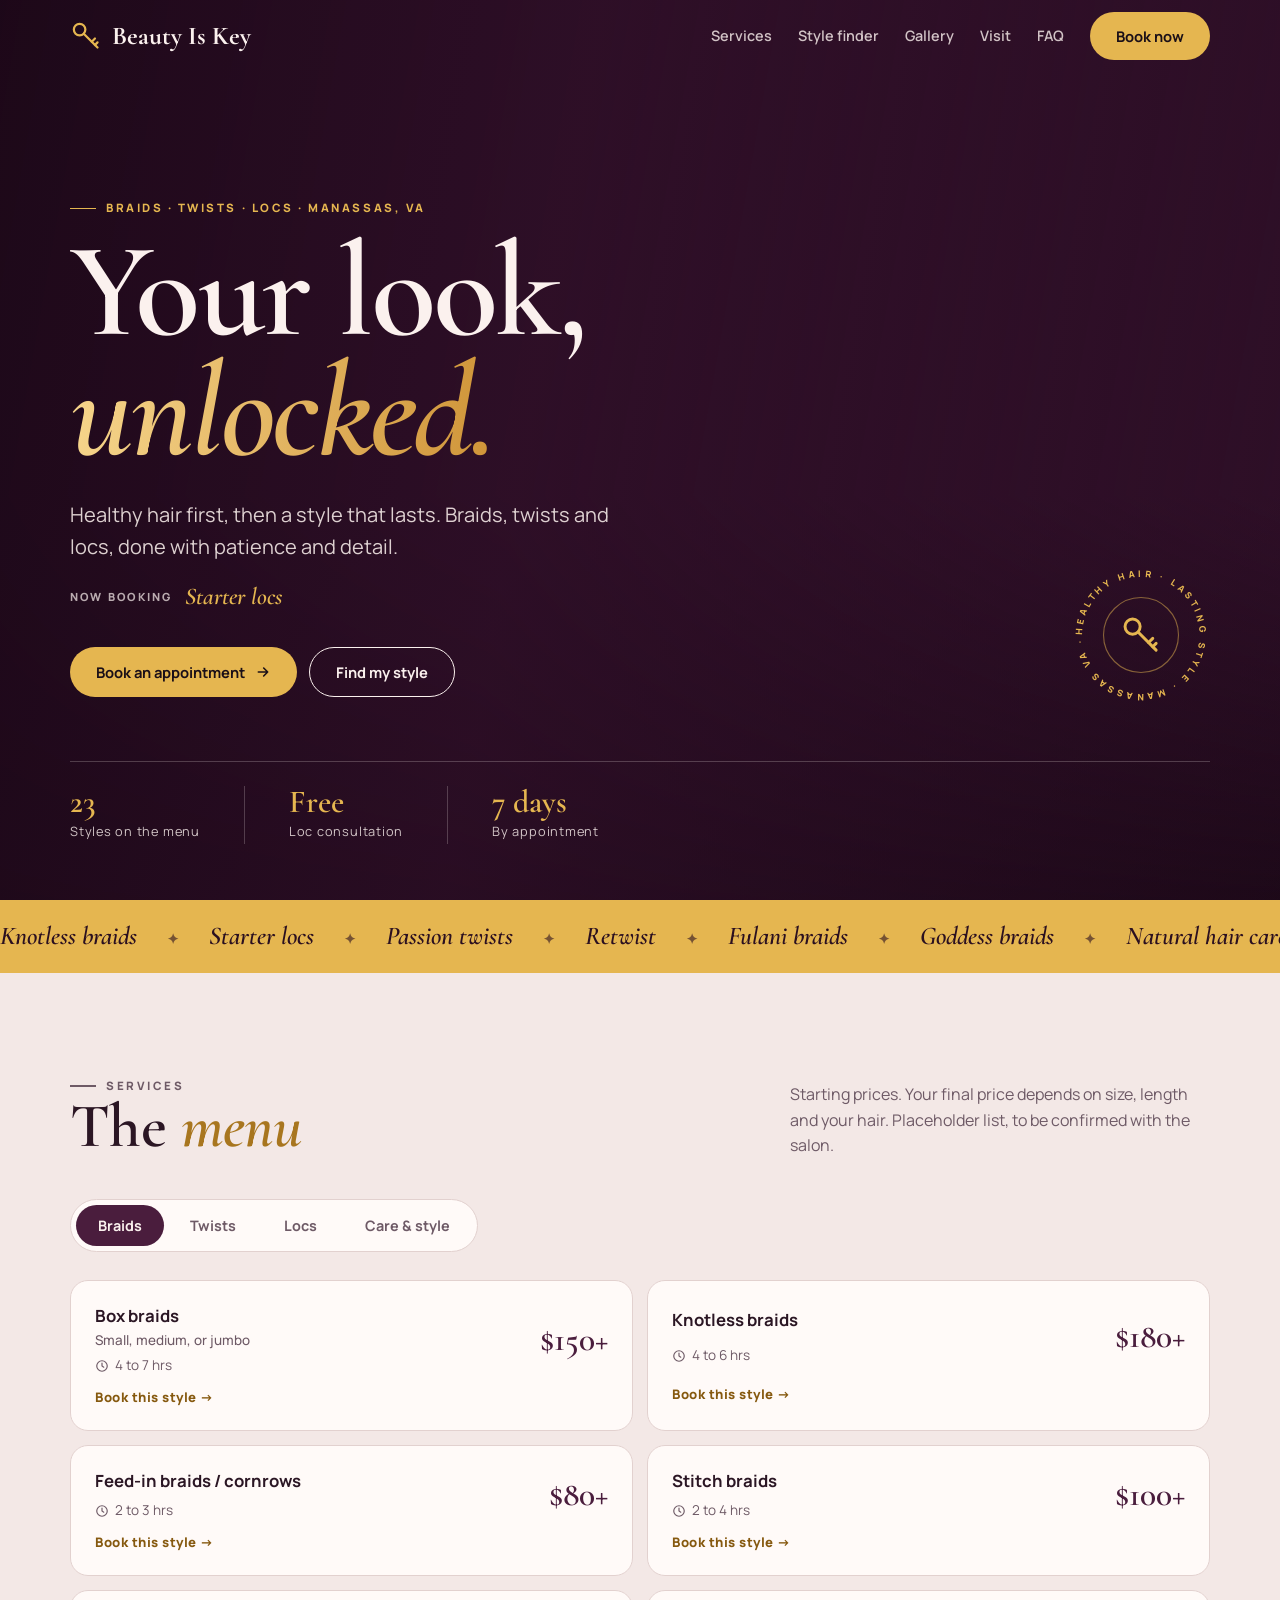
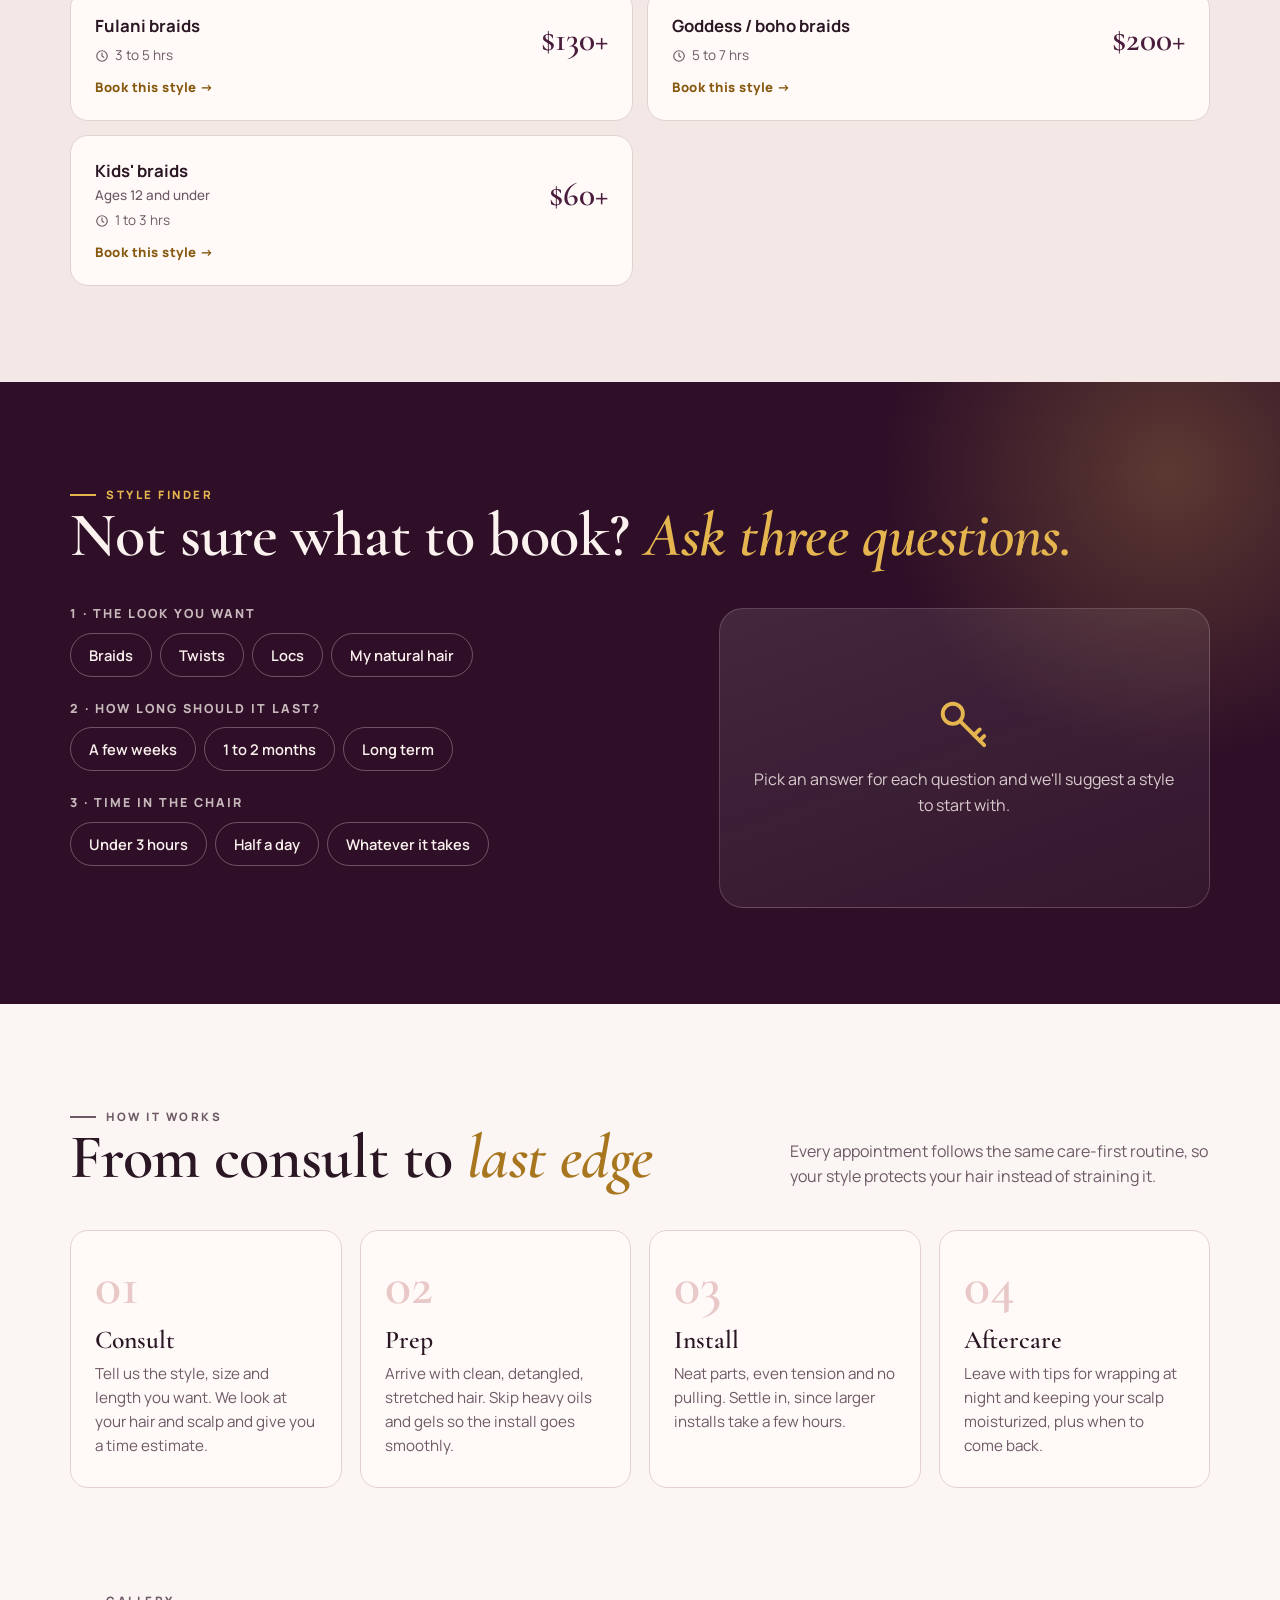
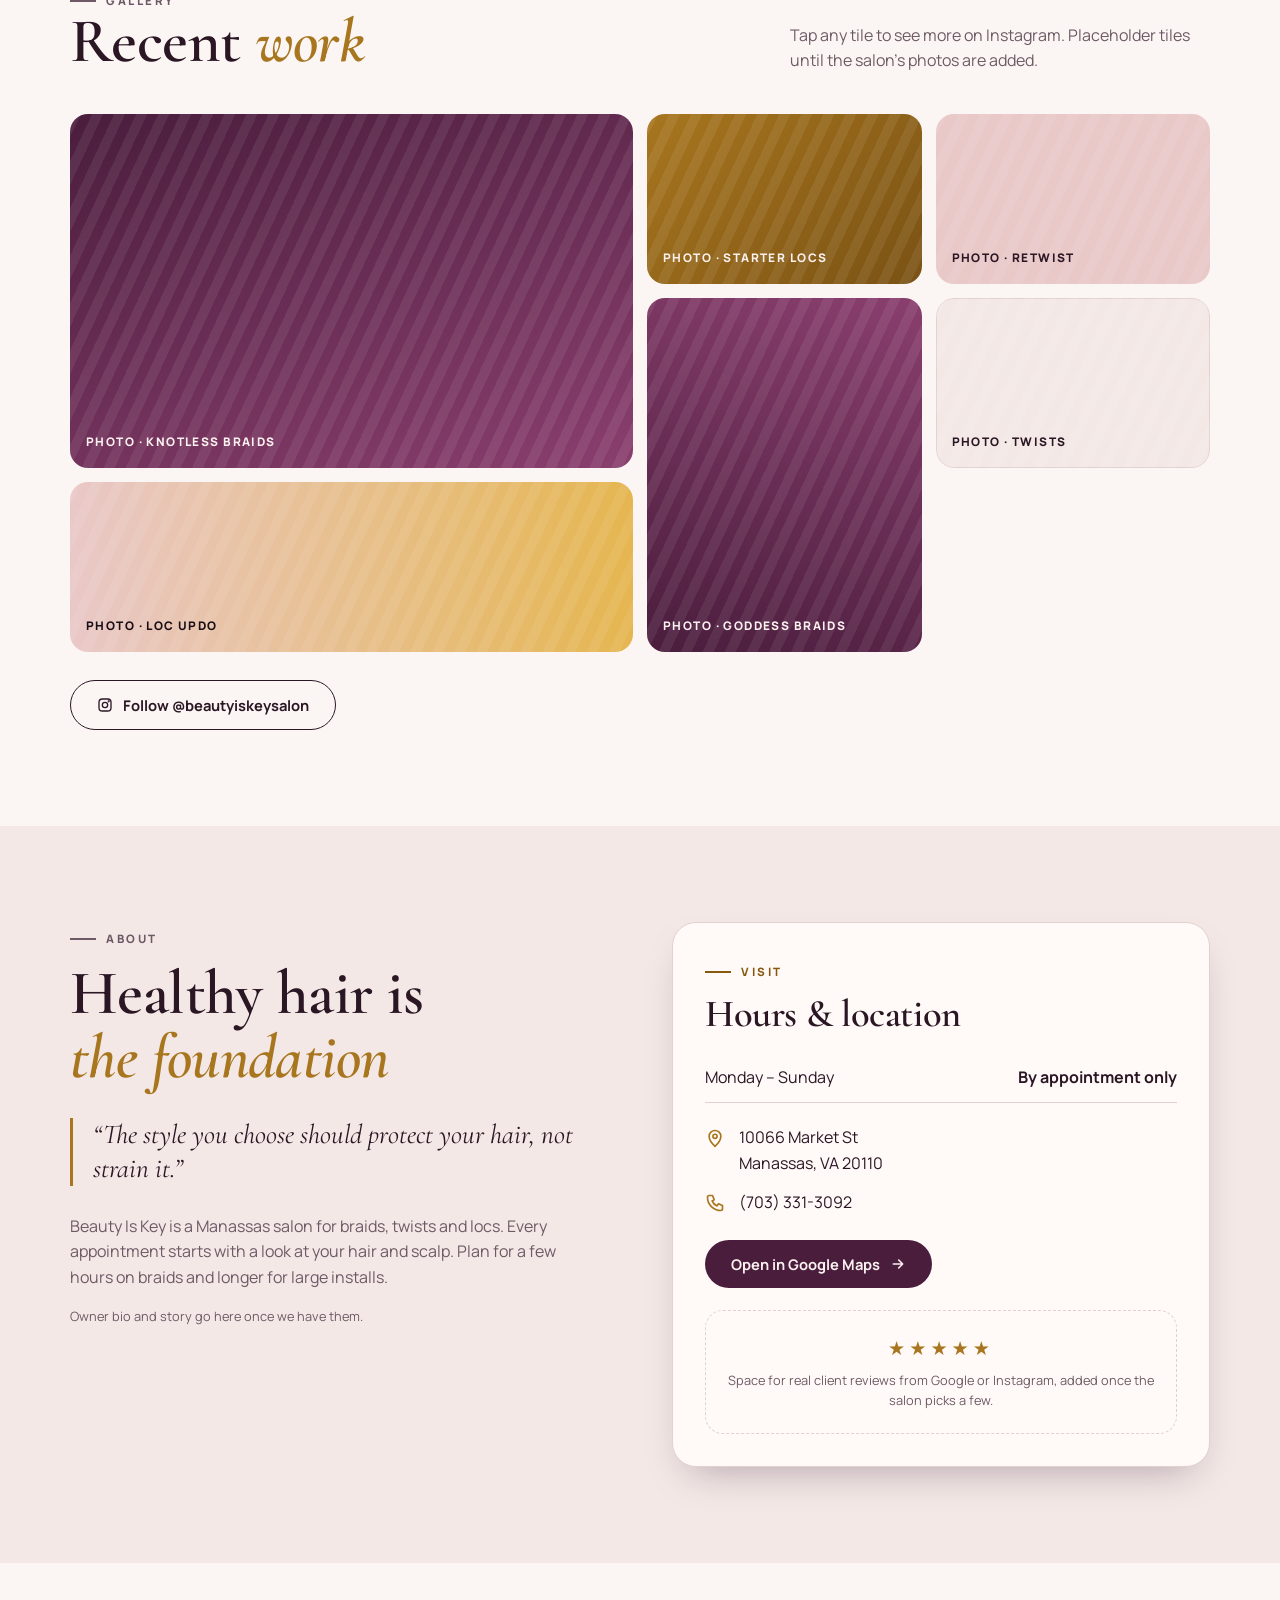
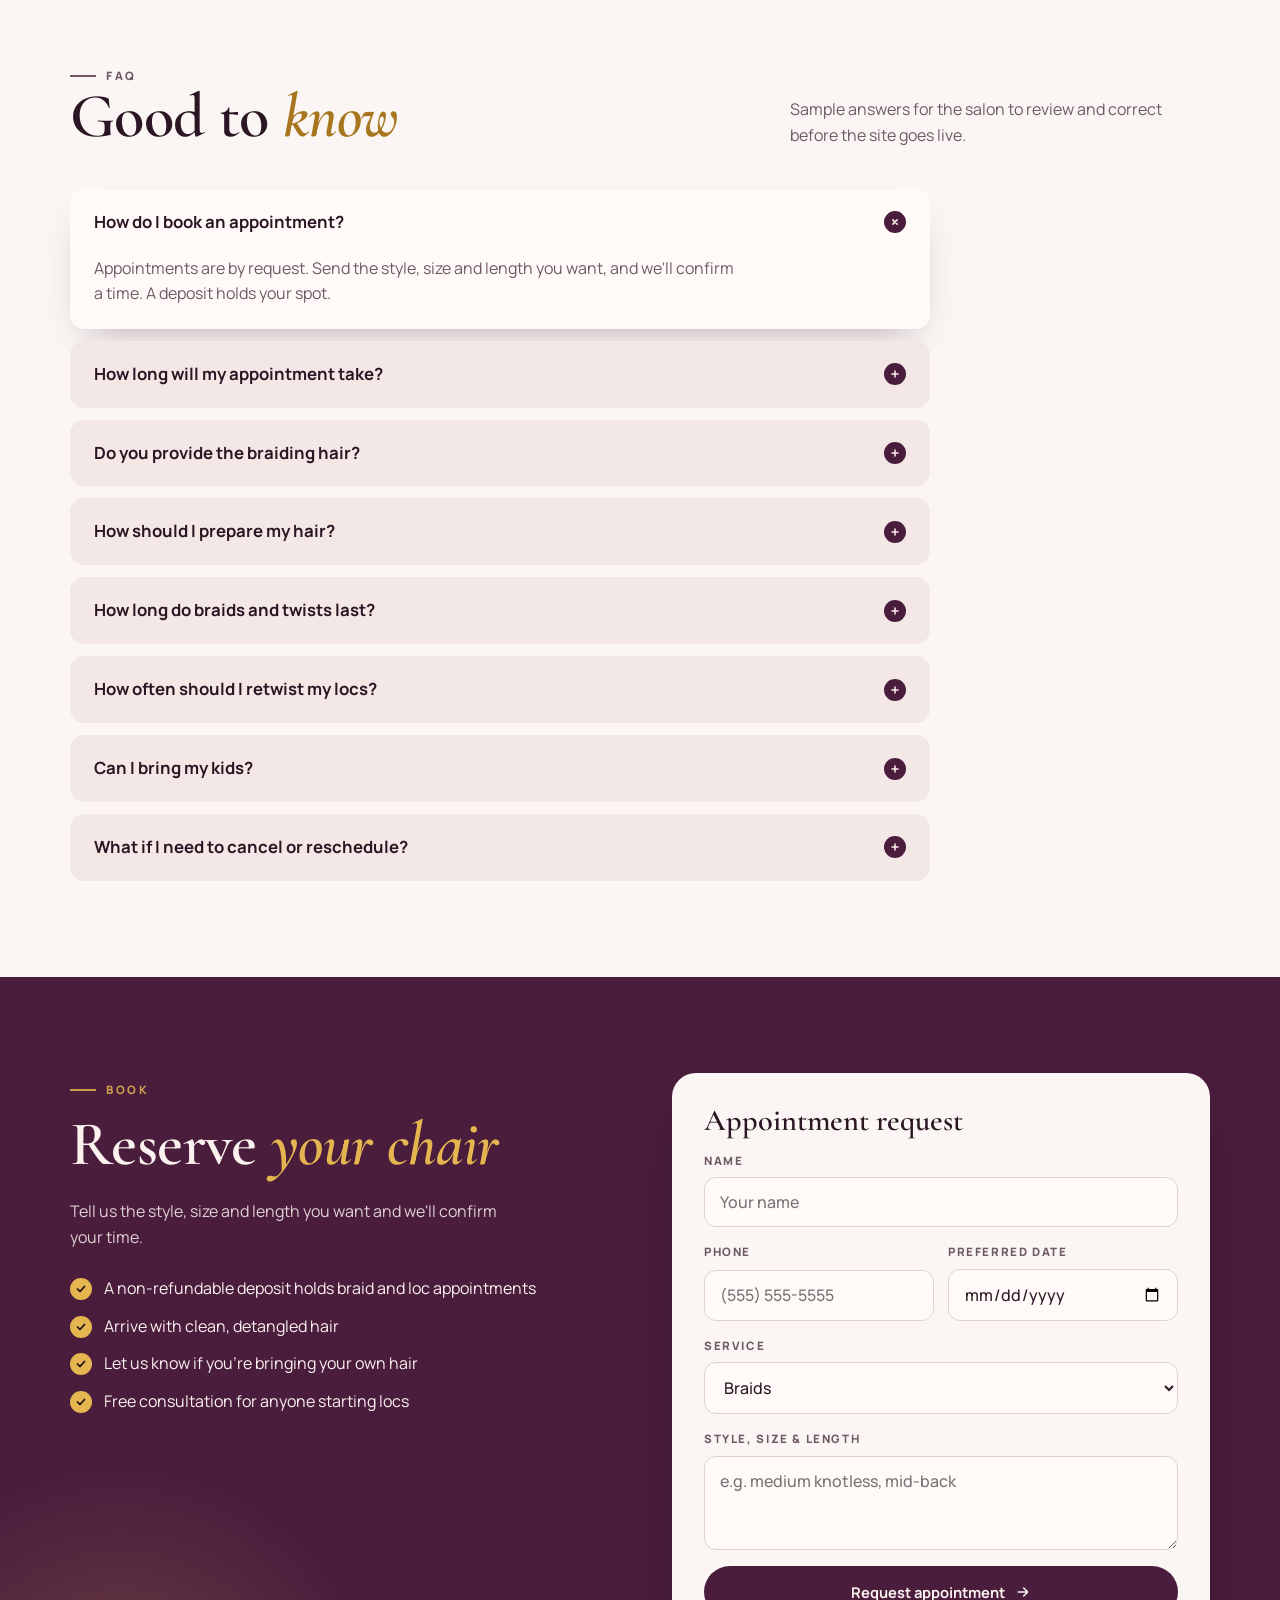
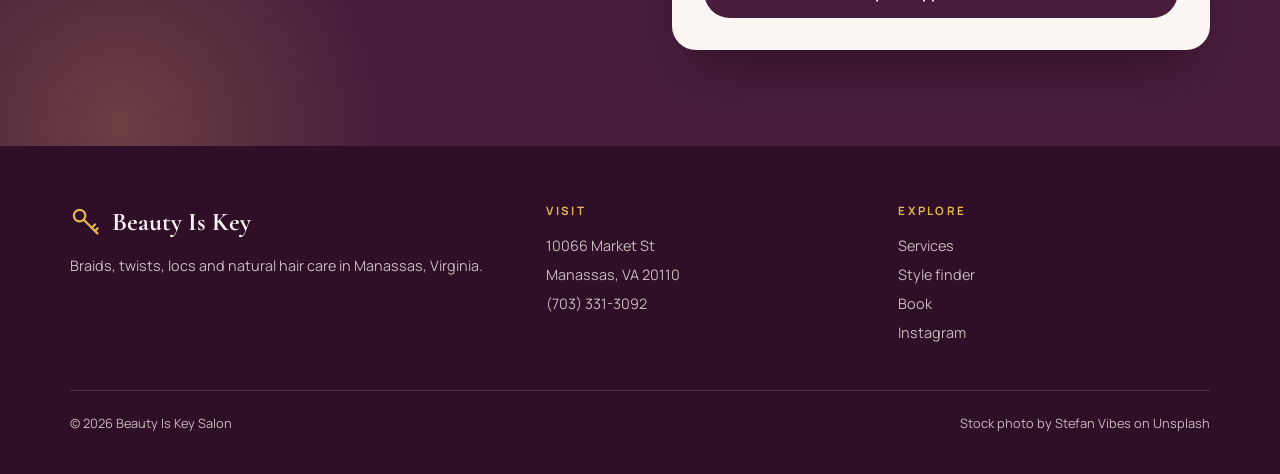
==== index.html @ 0d82236f "Add files via upload" ====
<!DOCTYPE html>
<html lang="en">
<head>
<meta charset="utf-8">
<meta name="viewport" content="width=device-width,initial-scale=1,viewport-fit=cover">
<title>Beauty Is Key Salon</title>
<meta name="description" content="Beauty Is Key is a Manassas, VA salon for braids, twists, locs and natural hair care. By appointment, seven days a week.">
<meta name="theme-color" content="#2e0f27">
<meta property="og:type" content="website">
<meta property="og:site_name" content="Beauty Is Key Salon">
<meta property="og:title" content="Beauty Is Key Salon · Braids, Twists &amp; Locs in Manassas, VA">
<meta property="og:description" content="Healthy hair first, then a style that lasts. Braids, twists, locs and natural hair care by appointment.">
<meta name="twitter:card" content="summary_large_image">
<link rel="icon" href="data:image/svg+xml,%3Csvg xmlns='http://www.w3.org/2000/svg' viewBox='0 0 100 100'%3E%3Crect width='100' height='100' rx='22' fill='%232e0f27'/%3E%3Cg transform='translate(14 14) scale(.72)' fill='none' stroke='%23e5b650' stroke-width='9' stroke-linecap='round' stroke-linejoin='round'%3E%3Ccircle cx='30' cy='30' r='18'/%3E%3Cpath d='M43 43 L86 86M68 68 L78 58M78 78 L86 70'/%3E%3C/g%3E%3C/svg%3E">
<link rel="preload" as="image" href="photos/hero-salon-chair.jpg">
<script type="application/ld+json">{"@context":"https://schema.org","@type":"HairSalon","name":"Beauty Is Key Salon","description":"Salon for braids, twists, locs and natural hair care, by appointment.","telephone":"+1-703-331-3092","address":{"@type":"PostalAddress","streetAddress":"10066 Market St","addressLocality":"Manassas","addressRegion":"VA","postalCode":"20110","addressCountry":"US"},"sameAs":["https://www.instagram.com/beautyiskeysalon/"]}</script>
<link rel="preconnect" href="https://fonts.googleapis.com">
<link rel="preconnect" href="https://fonts.gstatic.com" crossorigin>
<link rel="stylesheet" href="https://fonts.googleapis.com/css2?family=Cormorant+Garamond:ital,wght@0,500;0,600;0,700;1,500;1,600&family=Manrope:wght@400;500;600;700;800&display=swap">
<style>
:root{
  --bg:#fbf6f4;--surface:#f3e8e6;--card:#fffaf8;--fg:#2b1624;--muted:#6e5a66;
  --plum:#4a1d3d;--plum2:#2e0f27;--brass:#a8761f;--brass-text:#86590f;--gold:#e5b650;--blush:#e9c8c8;
  --on-plum:#fbf1ee;--line:#e2d1cf;
  --display:"Cormorant Garamond",Georgia,serif;--body:"Manrope",system-ui,sans-serif;
  --r:18px;--shadow:0 18px 40px -18px rgba(46,15,39,.35);
  --safe-t:env(safe-area-inset-top,0px);--safe-b:env(safe-area-inset-bottom,0px);
  color-scheme:light;
}
@media (prefers-color-scheme:dark){:root{
  --bg:#1a0f17;--surface:#24131d;--card:#2b1823;--fg:#f6e9e6;--muted:#bda7b0;
  --plum:#5c2650;--brass:#d9a441;--brass-text:#d9a441;--blush:#6b3a4d;--line:#3b2432;--shadow:0 18px 40px -18px rgba(0,0,0,.7);color-scheme:dark}}
*{box-sizing:border-box}
html{scroll-behavior:smooth;scroll-padding-top:calc(76px + var(--safe-t))}
@media (prefers-reduced-motion:reduce){html{scroll-behavior:auto}}
body{margin:0;background:var(--bg);color:var(--fg);font:16px/1.6 var(--body);-webkit-font-smoothing:antialiased;padding-bottom:var(--safe-b)}
img{max-width:100%;display:block}
a{color:inherit}
[hidden]{display:none!important}
:focus-visible{outline:3px solid var(--brass-text);outline-offset:3px;border-radius:6px}
.hero :focus-visible,.finder :focus-visible,.book :focus-visible,footer :focus-visible,header:not(.solid) :focus-visible,.mbar :focus-visible{outline-color:var(--gold)}
.book form :focus-visible{outline-color:var(--brass-text)}
.wrap{max-width:1180px;margin:0 auto;padding-inline:max(20px,env(safe-area-inset-left,0px)) max(20px,env(safe-area-inset-right,0px))}
h1,h2,h3{font-family:var(--display);font-weight:600;line-height:1.02;margin:0;text-wrap:balance}
h2{font-size:clamp(2.4rem,5.6vw,3.9rem);letter-spacing:-.01em}
h2 em{font-style:italic;color:var(--brass)}
.eyebrow{display:inline-flex;align-items:center;gap:10px;font-size:.72rem;font-weight:800;letter-spacing:.22em;text-transform:uppercase;color:var(--brass-text);margin:0 0 14px}
.eyebrow::before{content:"";width:26px;height:1.5px;background:currentColor}
.muted{color:var(--muted)}
.note{font-size:.8rem;color:var(--muted)}
section{padding-block:96px}
@media (max-width:800px){section{padding-block:64px}}
.sec-head{display:flex;justify-content:space-between;align-items:end;gap:24px;flex-wrap:wrap;margin-bottom:40px}
.sec-head p{margin:0;max-width:42ch;color:var(--muted)}

/* buttons */
.btn{display:inline-flex;align-items:center;gap:10px;background:var(--plum);color:var(--on-plum);padding:14px 26px;border-radius:999px;font:700 .92rem var(--body);text-decoration:none;border:0;cursor:pointer;transition:transform .2s,background .2s,color .2s,box-shadow .2s}
.btn:hover{background:var(--brass);color:#1a0f17;transform:translateY(-2px);box-shadow:var(--shadow)}
.btn.gold{background:var(--gold);color:#1a0f17}
.btn.gold:hover{background:var(--on-plum)}
.btn.ghost{background:transparent;color:inherit;border:1.5px solid currentColor}
.btn.ghost:hover{background:var(--fg);color:var(--bg)}
.btn svg{width:16px;height:16px}

/* header */
body::before{content:"";position:fixed;inset:0 0 auto;height:var(--safe-t);z-index:30;background:var(--plum2)}
header{position:fixed;top:var(--safe-t);left:0;right:0;z-index:20;transition:background .3s,box-shadow .3s,color .3s;color:var(--on-plum)}
header.solid{background:color-mix(in srgb,var(--bg) 88%,transparent);-webkit-backdrop-filter:blur(14px);backdrop-filter:blur(14px);color:var(--fg);box-shadow:0 1px 0 var(--line)}
.bar{display:flex;align-items:center;justify-content:space-between;gap:16px;height:72px}
.brand{display:flex;align-items:center;gap:10px;font-family:var(--display);font-size:1.6rem;font-weight:700;text-decoration:none}
.brand svg{width:32px;height:32px;color:var(--gold)}
header.solid .brand svg{color:var(--brass)}
nav.main{display:flex;gap:26px;align-items:center;font-size:.9rem;font-weight:600}
nav.main a:not(.btn){text-decoration:none;opacity:.8;position:relative}
nav.main a:not(.btn):hover{opacity:1}
nav.main a:not(.btn)::after{content:"";position:absolute;left:0;right:100%;bottom:-4px;height:1.5px;background:var(--gold);transition:right .25s}
nav.main a:not(.btn):hover::after{right:0}
header:not(.solid) nav.main .btn{background:var(--gold);color:#1a0f17}
.menu-btn{display:none;background:none;border:0;color:inherit;padding:8px;cursor:pointer}
.menu-btn svg{width:28px;height:28px}
@media (max-width:860px){
  .menu-btn{display:block}
  nav.main{position:absolute;inset:72px 0 auto;flex-direction:column;align-items:stretch;gap:0;background:var(--bg);color:var(--fg);padding:8px 20px 24px;box-shadow:var(--shadow);transform:translateY(-12px);opacity:0;pointer-events:none;transition:.25s}
  nav.main.open{transform:none;opacity:1;pointer-events:auto}
  nav.main a:not(.btn){padding:14px 0;border-bottom:1px solid var(--line);opacity:1;font-size:1.05rem}
  nav.main a:not(.btn)::after{display:none}
  nav.main .btn{margin-top:16px;justify-content:center}
  header:not(.solid) nav.main .btn{background:var(--plum);color:var(--on-plum)}
}

/* hero */
.hero{position:relative;min-height:min(100svh,900px);display:flex;align-items:flex-end;color:var(--on-plum);background:var(--plum2);overflow:hidden;isolation:isolate}
.hero .photo{position:absolute;inset:0;background:url("photos/hero-salon-chair.jpg") center 45%/cover no-repeat;z-index:-2;transform:scale(1.08)}
@media (prefers-reduced-motion:no-preference){.hero .photo{animation:kenburns 22s ease-out forwards}@keyframes kenburns{to{transform:scale(1)}}}
.hero::before{content:"";position:absolute;inset:0;z-index:-1;background:linear-gradient(100deg,rgba(28,8,24,.94) 0%,rgba(46,15,39,.78) 42%,rgba(46,15,39,.25) 100%),linear-gradient(0deg,rgba(20,6,17,.85),transparent 45%)}
.hero .wrap{width:100%;padding-top:calc(150px + var(--safe-t));padding-bottom:56px}
.hero .eyebrow{color:var(--gold)}
.hero h1{font-size:clamp(3.6rem,10.5vw,8.4rem);line-height:.9;letter-spacing:-.02em;max-width:11ch}
.hero h1 em{display:block;font-style:italic;background:linear-gradient(90deg,#f6d58b,#c98a2b 70%);-webkit-background-clip:text;background-clip:text;color:transparent;padding-right:.1em}
.now{display:flex;align-items:center;gap:12px;flex-wrap:wrap;margin:0 0 32px}
.now .lbl{font-size:.7rem;font-weight:800;letter-spacing:.2em;text-transform:uppercase;opacity:.7}
.rotator{display:inline-grid;height:1.5em;overflow:hidden;font-family:var(--display);font-style:italic;font-size:1.5rem;line-height:1.5em}
.rotator span{grid-area:1/1;white-space:nowrap;color:var(--gold);font-weight:600;opacity:0;transform:translateY(100%)}
.rotator span.on{opacity:1;transform:none;transition:transform .5s,opacity .5s}
.rotator span.off{opacity:0;transform:translateY(-100%);transition:transform .5s,opacity .5s}
.hero .lead{font-size:clamp(1.05rem,2vw,1.25rem);max-width:48ch;margin:26px 0 16px;color:rgba(251,241,238,.86)}
.hero .cta{display:flex;gap:12px;flex-wrap:wrap}
.hero-meta{display:grid;grid-template-columns:repeat(3,auto);justify-content:start;gap:0;margin-top:64px;border-top:1px solid rgba(251,241,238,.22);padding-top:24px}
.hero-meta div{padding-right:44px;margin-right:44px;border-right:1px solid rgba(251,241,238,.22)}
.hero-meta div:last-child{border:0;margin:0;padding:0}
.hero-meta b{display:block;font-family:var(--display);font-size:2rem;font-weight:600;color:var(--gold);line-height:1}
.hero-meta span{font-size:.8rem;letter-spacing:.06em;opacity:.8}
.badge{position:absolute;right:max(24px,5vw);bottom:64px;width:150px;height:150px;color:var(--gold)}
.badge svg{width:100%;height:100%}
@media (prefers-reduced-motion:no-preference){.badge .ring{animation:spin 24s linear infinite;transform-origin:50% 50%}@keyframes spin{to{transform:rotate(360deg)}}}
@media (max-width:860px){.badge{display:none}.hero-meta{grid-template-columns:1fr 1fr 1fr}.hero-meta div{padding-right:14px;margin-right:14px}.hero-meta b{font-size:1.5rem}}

/* marquee */
.strip{background:var(--gold);color:#2b1020;overflow:hidden;white-space:nowrap}
.track{display:inline-flex;padding-block:16px}
.track span{font-family:var(--display);font-size:1.6rem;font-weight:600;font-style:italic;padding-right:30px}
.track span::after{content:"✦";font-style:normal;font-size:.85rem;padding-left:30px;opacity:.6}
@media (prefers-reduced-motion:no-preference){.track{animation:slide 40s linear infinite}@keyframes slide{to{transform:translateX(-50%)}}}

/* services */
.services{background:var(--surface)}
.tabs{display:inline-flex;gap:4px;flex-wrap:wrap;margin-bottom:28px;background:var(--card);padding:5px;border-radius:999px;border:1px solid var(--line)}
.tab{font:700 .9rem var(--body);padding:11px 22px;border-radius:999px;border:0;background:transparent;color:var(--muted);cursor:pointer;transition:.2s}
.tab:hover{color:var(--fg)}
.tab[aria-selected="true"]{background:var(--plum);color:var(--on-plum)}
.list{display:grid;grid-template-columns:repeat(2,1fr);gap:14px}
.li{display:grid;grid-template-columns:1fr auto;gap:4px 18px;background:var(--card);border:1px solid var(--line);border-radius:var(--r);padding:22px 24px;align-items:center;min-width:0;transition:transform .25s,box-shadow .25s,border-color .25s}
.li:hover{transform:translateY(-3px);box-shadow:var(--shadow);border-color:transparent}
.li .t{font-weight:700;font-size:1.05rem}
.li .t small{display:block;font-weight:500;color:var(--muted);font-size:.84rem}
.li .dur{grid-column:1;color:var(--muted);font-size:.85rem;display:flex;align-items:center;gap:6px}
.li .price{grid-row:1/span 2;grid-column:2;font-family:var(--display);font-size:2.1rem;font-weight:600;color:var(--plum)}
@media (prefers-color-scheme:dark){.li .price{color:var(--gold)}}
.li .bk{grid-column:1/-1;justify-self:start;font-size:.82rem;font-weight:800;color:var(--brass-text);text-decoration:none;margin-top:6px;letter-spacing:.04em}
.li .bk:hover{text-decoration:underline;text-underline-offset:3px}
@media (prefers-reduced-motion:no-preference){.list .li{animation:pop .4s both}@keyframes pop{from{opacity:0;transform:translateY(10px)}}}
@media (max-width:800px){.list{grid-template-columns:1fr}}

/* finder */
.finder{background:var(--plum2);color:var(--on-plum);position:relative;overflow:hidden}
.finder::before{content:"";position:absolute;width:620px;height:620px;right:-200px;top:-220px;border-radius:50%;background:radial-gradient(circle,rgba(229,182,80,.25),transparent 65%)}
.finder .eyebrow{color:var(--gold)}
.finder h2 em{color:var(--gold)}
.fgrid{display:grid;grid-template-columns:1.1fr .9fr;gap:48px;align-items:start;position:relative}
.q{margin-bottom:26px}
.q h3{font-family:var(--body);font-size:.78rem;font-weight:800;letter-spacing:.16em;text-transform:uppercase;margin-bottom:12px;opacity:.75}
.chips{display:flex;flex-wrap:wrap;gap:8px}
.chip{font:600 .92rem var(--body);padding:11px 18px;border-radius:999px;border:1.5px solid rgba(251,241,238,.3);background:transparent;color:var(--on-plum);cursor:pointer;transition:.2s}
.chip:hover{border-color:var(--gold)}
.chip[aria-pressed="true"]{background:var(--gold);border-color:var(--gold);color:#1a0f17}
.result{background:linear-gradient(160deg,rgba(255,255,255,.1),rgba(255,255,255,.03));border:1px solid rgba(251,241,238,.18);border-radius:24px;padding:32px;min-height:300px;display:flex;flex-direction:column}
.result .k{font-size:.72rem;font-weight:800;letter-spacing:.2em;text-transform:uppercase;color:var(--gold)}
.result h3{font-size:clamp(2.2rem,4vw,3rem);margin:10px 0 8px}
.result p{margin:0 0 20px;opacity:.82}
.result .facts{display:flex;gap:28px;margin:auto 0 24px;padding-top:20px;border-top:1px solid rgba(251,241,238,.18)}
.result .facts b{display:block;font-family:var(--display);font-size:1.8rem;color:var(--gold);line-height:1}
.result .facts span{font-size:.78rem;opacity:.7}
.result.empty{justify-content:center;align-items:center;text-align:center;opacity:.8}
.result.empty svg{width:56px;height:56px;color:var(--gold);margin-bottom:14px}
@media (max-width:860px){.fgrid{grid-template-columns:1fr}}

/* process */
.steps{display:grid;grid-template-columns:repeat(4,1fr);gap:18px;counter-reset:s}
.step{background:var(--card);border:1px solid var(--line);border-radius:var(--r);padding:28px 24px;position:relative;counter-increment:s}
.step::before{content:"0" counter(s);font-family:var(--display);font-size:3.4rem;font-weight:600;color:var(--blush);line-height:1;display:block;margin-bottom:14px}
@media (prefers-color-scheme:dark){.step::before{color:var(--plum)}}
.step h3{font-size:1.6rem;margin-bottom:8px}
.step p{margin:0;color:var(--muted);font-size:.95rem}
@media (max-width:900px){.steps{grid-template-columns:1fr 1fr}}
@media (max-width:560px){.steps{grid-template-columns:1fr}}

/* gallery */
.mosaic{display:grid;grid-template-columns:repeat(4,1fr);grid-auto-rows:170px;gap:14px}
.tile{position:relative;overflow:hidden;isolation:isolate;border-radius:var(--r);display:flex;align-items:end;padding:16px;font-size:.74rem;font-weight:800;letter-spacing:.12em;text-transform:uppercase;color:var(--on-plum);text-decoration:none;min-width:0}
.tile .bgi{position:absolute;inset:0;z-index:-2;transition:transform .6s}
.tile:hover .bgi{transform:scale(1.07)}
.tile::before{content:"";position:absolute;inset:0;z-index:-1;background:repeating-linear-gradient(115deg,rgba(255,255,255,.07) 0 10px,transparent 10px 20px)}
.tile.photo::before{background:linear-gradient(transparent 50%,rgba(0,0,0,.7))}
.tile .ig{position:absolute;top:14px;right:14px;width:34px;height:34px;border-radius:50%;background:rgba(0,0,0,.25);display:grid;place-items:center;opacity:0;transform:scale(.8);transition:.25s}
.tile:hover .ig{opacity:1;transform:none}
.tile .ig svg{width:16px;height:16px}
.t1{grid-column:span 2;grid-row:span 2}.t1 .bgi{background:linear-gradient(160deg,var(--plum),#8a3f6e)}
.t2 .bgi{background:linear-gradient(135deg,var(--brass),#7a5214)}
.t3{color:var(--fg)}.t3 .bgi{background:var(--blush)}
.t4{grid-row:span 2}.t4 .bgi{background:linear-gradient(200deg,#8a3f6e,var(--plum))}
.t5{color:var(--fg)}.t5 .bgi{background:var(--surface);border:1px solid var(--line);border-radius:inherit}
.t6{grid-column:span 2;color:#1a0f17}.t6 .bgi{background:linear-gradient(90deg,var(--blush),var(--gold))}
.tile.photo{color:#fff}
.tile.photo .bgi{background-size:cover;background-position:center}
@media (max-width:800px){.mosaic{grid-template-columns:1fr 1fr;grid-auto-rows:150px}.t6{grid-column:span 2}}

/* visit */
.visit{background:var(--surface)}
.two{display:grid;grid-template-columns:1fr 1fr;gap:64px}
.two>*{min-width:0}
.about p{color:var(--muted);max-width:52ch}
.pull{font-family:var(--display);font-style:italic;font-size:1.7rem;line-height:1.25;color:var(--fg)!important;border-left:3px solid var(--brass);padding-left:20px;margin:28px 0}
.card{background:var(--card);border:1px solid var(--line);border-radius:24px;padding:32px;box-shadow:var(--shadow)}
.hours{width:100%;border-collapse:collapse;margin:18px 0 22px}
.hours td{padding:12px 0;border-bottom:1px solid var(--line)}
.hours td:last-child{text-align:right;font-weight:700}
.addr{display:grid;gap:14px;margin-bottom:24px}
.addr div{display:flex;gap:14px;align-items:flex-start}
.addr svg{width:20px;height:20px;flex:none;color:var(--brass);margin-top:3px}
.reviews{margin-top:22px;border:1.5px dashed var(--line);border-radius:var(--r);padding:22px;text-align:center}
.stars{color:var(--brass);letter-spacing:4px;font-size:1.2rem}
@media (max-width:860px){.two{grid-template-columns:1fr;gap:40px}}

/* faq */
.faq{display:grid;gap:12px;max-width:860px}
.faq details{background:var(--surface);border-radius:14px;padding:0 24px;transition:background .2s}
.faq details[open]{background:var(--card);box-shadow:var(--shadow)}
.faq summary{cursor:pointer;font-weight:700;font-size:1.05rem;padding:20px 36px 20px 0;list-style:none;position:relative}
.faq summary::-webkit-details-marker{display:none}
.faq summary::after{content:"";position:absolute;right:0;top:50%;width:22px;height:22px;margin-top:-11px;border-radius:50%;background:var(--plum) url("data:image/svg+xml,%3Csvg xmlns='http://www.w3.org/2000/svg' viewBox='0 0 24 24' fill='none' stroke='%23fbf1ee' stroke-width='3' stroke-linecap='round'%3E%3Cpath d='M12 6v12M6 12h12'/%3E%3C/svg%3E") center/12px no-repeat;transition:transform .25s}
.faq details[open] summary::after{transform:rotate(45deg)}
.faq details p{margin:0 0 22px;color:var(--muted);max-width:64ch}

/* book */
.book{background:var(--plum);color:var(--on-plum);position:relative;overflow:hidden}
.book::after{content:"";position:absolute;left:-160px;bottom:-260px;width:560px;height:560px;border-radius:50%;background:radial-gradient(circle,rgba(229,182,80,.22),transparent 65%);pointer-events:none}
.book .eyebrow{color:var(--gold)}
.book h2 em{color:var(--gold)}
.book .two{align-items:start;position:relative;z-index:1}
.book .intro p{opacity:.85;max-width:44ch}
.checks{list-style:none;padding:0;margin:26px 0 0;display:grid;gap:12px}
.checks li{display:flex;gap:12px;align-items:flex-start}
.checks li::before{content:"";flex:none;width:22px;height:22px;border-radius:50%;margin-top:2px;background:var(--gold) url("data:image/svg+xml,%3Csvg xmlns='http://www.w3.org/2000/svg' viewBox='0 0 24 24' fill='none' stroke='%231a0f17' stroke-width='3.5' stroke-linecap='round' stroke-linejoin='round'%3E%3Cpath d='M5 12l5 5 9-10'/%3E%3C/svg%3E") center/12px no-repeat}
form{display:grid;gap:16px;background:var(--bg);color:var(--fg);padding:32px;border-radius:24px;box-shadow:0 30px 60px -20px rgba(0,0,0,.45)}
form h3{font-size:1.9rem}
label{font-size:.72rem;font-weight:800;letter-spacing:.14em;text-transform:uppercase;display:grid;gap:7px;color:var(--muted)}
input,select,textarea{font:500 1rem var(--body);padding:13px 15px;border-radius:12px;border:1.5px solid var(--line);background:var(--card);color:var(--fg);width:100%;letter-spacing:normal;text-transform:none;transition:border-color .2s}
input:focus,select:focus,textarea:focus{outline:none;border-color:var(--brass)}
.row2{display:grid;grid-template-columns:1fr 1fr;gap:14px}
@media (max-width:560px){.row2{grid-template-columns:1fr}}
form .btn{justify-content:center;padding-block:16px}
.ticket{display:none;background:var(--surface);border-radius:14px;padding:18px 20px;font-size:.92rem}
.ticket.show{display:block}
.ticket b{font-family:var(--display);font-size:1.4rem;display:block;margin-bottom:6px}
.ticket pre{white-space:pre-wrap;font:inherit;margin:0 0 12px;color:var(--muted)}
.ticket .row{display:flex;gap:10px;flex-wrap:wrap;align-items:center}
.ticket .btn{padding:10px 18px;font-size:.85rem}
#bookext{display:none}

/* footer */
footer{background:var(--plum2);color:rgba(251,241,238,.75);padding-block:56px 40px;font-size:.9rem}
.fcols{display:grid;grid-template-columns:1.4fr 1fr 1fr;gap:40px;margin-bottom:40px}
footer .brand{color:var(--on-plum);margin-bottom:12px}
footer h4{color:var(--gold);font-size:.72rem;letter-spacing:.2em;text-transform:uppercase;margin:0 0 14px}
footer p{margin:0 0 6px}
footer a{text-decoration:none}footer a:hover{color:var(--gold)}
.fine{border-top:1px solid rgba(251,241,238,.15);padding-top:22px;display:flex;justify-content:space-between;gap:16px;flex-wrap:wrap;font-size:.8rem}
@media (max-width:760px){.fcols{grid-template-columns:1fr}}

/* mobile book bar */
.mbar{position:fixed;left:12px;right:12px;bottom:calc(12px + var(--safe-b));z-index:15;display:none;transform:translateY(140%);transition:transform .35s}
.mbar.show{transform:none}
.mbar .btn{width:100%;justify-content:center;box-shadow:0 14px 30px -10px rgba(0,0,0,.5)}
@media (max-width:860px){.mbar{display:block}}

/* reveal */
@media (prefers-reduced-motion:no-preference){
  .rv{opacity:0;transform:translateY(28px);transition:opacity .8s cubic-bezier(.2,.7,.2,1),transform .8s cubic-bezier(.2,.7,.2,1)}
  .rv.in{opacity:1;transform:none}
  .rv.d1{transition-delay:.1s}.rv.d2{transition-delay:.2s}.rv.d3{transition-delay:.3s}
}

/* polish pass */
.skip{position:fixed;left:12px;top:calc(12px + var(--safe-t));z-index:40;background:var(--gold);color:#1a0f17;padding:10px 18px;border-radius:999px;font-weight:700;text-decoration:none;transform:translateY(-300%)}
.skip:focus{transform:none}
.err{margin:-8px 0 0;color:#b03224;font-size:.85rem;font-weight:700}
.hero .btn.ghost:hover,.finder .btn.ghost:hover{background:var(--on-plum);color:var(--plum2)}
@media (prefers-color-scheme:dark){
  .btn:not(.ghost){background:var(--gold);color:#1a0f17}
  .btn:not(.ghost):hover{background:var(--on-plum);color:#1a0f17}
  .t6{color:var(--fg)}
  .err{color:#ff9d8f}
}
@media (max-width:860px){footer{padding-bottom:calc(104px + var(--safe-b))}}
@media (max-width:560px){
  .tabs{display:flex;flex-wrap:nowrap;overflow-x:auto;scrollbar-width:none;max-width:100%}
  .tabs::-webkit-scrollbar{display:none}
  .tab{flex:1 0 auto;padding:10px 13px;font-size:.84rem;white-space:nowrap}
  .li{padding:18px}
  .li .price{font-size:1.8rem}
  .result,form,.card{padding:24px 20px}
  .hero .wrap{padding-top:calc(120px + var(--safe-t));padding-bottom:40px}
  .hero-meta{margin-top:44px}
  .hero .cta .btn{flex:1 1 auto;justify-content:center}
}
.hero,.finder,.book,.strip{overflow:clip}
.badge{bottom:190px}
</style>
</head>
<body>
<a class="skip" href="#services">Skip to content</a>
<svg width="0" height="0" style="position:absolute" aria-hidden="true">
  <symbol id="key" viewBox="0 0 100 100"><g fill="none" stroke="currentColor" stroke-width="7" stroke-linecap="round" stroke-linejoin="round"><circle cx="30" cy="30" r="18"/><path d="M43 43 L86 86"/><path d="M68 68 L78 58"/><path d="M78 78 L86 70"/></g></symbol>
  <symbol id="ig" viewBox="0 0 24 24"><g fill="none" stroke="currentColor" stroke-width="2"><rect x="3" y="3" width="18" height="18" rx="5"/><circle cx="12" cy="12" r="4"/><circle cx="17.5" cy="6.5" r=".6" fill="currentColor"/></g></symbol>
  <symbol id="arrow" viewBox="0 0 24 24"><path d="M5 12h14M13 6l6 6-6 6" fill="none" stroke="currentColor" stroke-width="2.4" stroke-linecap="round" stroke-linejoin="round"/></symbol>
  <symbol id="clock" viewBox="0 0 24 24"><g fill="none" stroke="currentColor" stroke-width="2" stroke-linecap="round"><circle cx="12" cy="12" r="9"/><path d="M12 7v5l3 2"/></g></symbol>
  <symbol id="pin" viewBox="0 0 24 24"><g fill="none" stroke="currentColor" stroke-width="2"><path d="M12 22s7-6.2 7-12a7 7 0 10-14 0c0 5.8 7 12 7 12z"/><circle cx="12" cy="10" r="2.5"/></g></symbol>
  <symbol id="phone" viewBox="0 0 24 24"><path d="M5 3h4l2 5-2.5 1.5a11 11 0 006 6L16 13l5 2v4a2 2 0 01-2 2A16 16 0 013 5a2 2 0 012-2" fill="none" stroke="currentColor" stroke-width="2" stroke-linejoin="round"/></symbol>
</svg>

<header id="hdr">
  <div class="wrap bar">
    <a class="brand" href="#top"><svg aria-hidden="true"><use href="#key"/></svg>Beauty Is Key</a>
    <button class="menu-btn" id="menuBtn" aria-label="Open menu" aria-expanded="false" aria-controls="nav"><svg viewBox="0 0 24 24" fill="none" stroke="currentColor" stroke-width="2" stroke-linecap="round"><path d="M4 7h16M4 12h16M4 17h10"/></svg></button>
    <nav class="main" id="nav" aria-label="Main">
      <a href="#services">Services</a>
      <a href="#finder">Style finder</a>
      <a href="#gallery">Gallery</a>
      <a href="#visit">Visit</a>
      <a href="#faq">FAQ</a>
      <a class="btn" href="#book" data-book>Book now</a>
    </nav>
  </div>
</header>

<main id="top">
  <section class="hero" style="padding:0">
    <div class="photo" role="img" aria-label="Salon chair in a bright, modern salon"></div>
    <div class="wrap">
      <p class="eyebrow rv">Braids · Twists · Locs · Manassas, VA</p>
      <h1 class="rv d1">Your look, <em>unlocked.</em></h1>
      <p class="lead rv d2">Healthy hair first, then a style that lasts. Braids, twists and locs, done with patience and detail.</p>
      <p class="now rv d2" aria-hidden="true"><span class="lbl">Now booking</span><span class="rotator"><span class="on">Knotless braids</span><span>Starter locs</span><span>Passion twists</span><span>Loc retwists</span><span>Goddess braids</span></span></p>
      <div class="cta rv d3">
        <a class="btn gold" href="#book" data-book>Book an appointment <svg><use href="#arrow"/></svg></a>
        <a class="btn ghost" href="#finder">Find my style</a>
      </div>
      <div class="hero-meta rv d3">
        <div><b>23</b><span>Styles on the menu</span></div>
        <div><b>Free</b><span>Loc consultation</span></div>
        <div><b>7 days</b><span>By appointment</span></div>
      </div>
    </div>
    <div class="badge" aria-hidden="true">
      <svg viewBox="0 0 200 200">
        <defs><path id="circ" d="M100,100 m-78,0 a78,78 0 1,1 156,0 a78,78 0 1,1 -156,0"/></defs>
        <g class="ring"><text fill="currentColor" font-family="Manrope" font-weight="800" font-size="12"><textPath href="#circ" textLength="482" lengthAdjust="spacing">HEALTHY HAIR · LASTING STYLE · MANASSAS VA ·</textPath></text></g>
        <circle cx="100" cy="100" r="50" fill="none" stroke="currentColor" stroke-width="1.5" opacity=".5"/>
        <use href="#key" x="72" y="72" width="56" height="56"/>
      </svg>
    </div>
  </section>

  <div class="strip" aria-hidden="true"><div class="track">
    <span>Knotless braids</span><span>Starter locs</span><span>Passion twists</span><span>Retwist</span><span>Fulani braids</span><span>Goddess braids</span><span>Natural hair care</span><span>Box braids</span>
    <span>Knotless braids</span><span>Starter locs</span><span>Passion twists</span><span>Retwist</span><span>Fulani braids</span><span>Goddess braids</span><span>Natural hair care</span><span>Box braids</span>
  </div></div>

  <section class="services" id="services">
    <div class="wrap">
      <div class="sec-head">
        <div class="rv"><p class="eyebrow">Services</p><h2>The <em>menu</em></h2></div>
        <p class="rv d1">Starting prices. Your final price depends on size, length and your hair. Placeholder list, to be confirmed with the salon.</p>
      </div>
      <div class="tabs" role="tablist" aria-label="Service type">
        <button class="tab" role="tab" aria-selected="true" data-k="braids" type="button">Braids</button>
        <button class="tab" role="tab" aria-selected="false" data-k="twists" type="button">Twists</button>
        <button class="tab" role="tab" aria-selected="false" data-k="locs" type="button">Locs</button>
        <button class="tab" role="tab" aria-selected="false" data-k="care" type="button">Care &amp; style</button>
      </div>
      <div class="list" id="svclist" role="tabpanel"></div>
    </div>
  </section>

  <section class="finder" id="finder">
    <div class="wrap">
      <div class="sec-head">
        <div class="rv"><p class="eyebrow">Style finder</p><h2>Not sure what to book? <em>Ask three questions.</em></h2></div>
      </div>
      <div class="fgrid">
        <div class="rv">
          <div class="q" data-q="look"><h3>1 · The look you want</h3><div class="chips">
            <button class="chip" data-v="braids" type="button">Braids</button>
            <button class="chip" data-v="twists" type="button">Twists</button>
            <button class="chip" data-v="locs" type="button">Locs</button>
            <button class="chip" data-v="natural" type="button">My natural hair</button></div></div>
          <div class="q" data-q="commit"><h3>2 · How long should it last?</h3><div class="chips">
            <button class="chip" data-v="short" type="button">A few weeks</button>
            <button class="chip" data-v="long" type="button">1 to 2 months</button>
            <button class="chip" data-v="perm" type="button">Long term</button></div></div>
          <div class="q" data-q="time"><h3>3 · Time in the chair</h3><div class="chips">
            <button class="chip" data-v="quick" type="button">Under 3 hours</button>
            <button class="chip" data-v="half" type="button">Half a day</button>
            <button class="chip" data-v="any" type="button">Whatever it takes</button></div></div>
        </div>
        <div class="result empty rv d1" id="result" aria-live="polite">
          <svg aria-hidden="true"><use href="#key"/></svg>
          <p style="margin:0">Pick an answer for each question and we'll suggest a style to start with.</p>
        </div>
      </div>
    </div>
  </section>

  <section id="process">
    <div class="wrap">
      <div class="sec-head">
        <div class="rv"><p class="eyebrow">How it works</p><h2>From consult to <em>last edge</em></h2></div>
        <p class="rv d1">Every appointment follows the same care-first routine, so your style protects your hair instead of straining it.</p>
      </div>
      <div class="steps">
        <div class="step rv"><h3>Consult</h3><p>Tell us the style, size and length you want. We look at your hair and scalp and give you a time estimate.</p></div>
        <div class="step rv d1"><h3>Prep</h3><p>Arrive with clean, detangled, stretched hair. Skip heavy oils and gels so the install goes smoothly.</p></div>
        <div class="step rv d2"><h3>Install</h3><p>Neat parts, even tension and no pulling. Settle in, since larger installs take a few hours.</p></div>
        <div class="step rv d3"><h3>Aftercare</h3><p>Leave with tips for wrapping at night and keeping your scalp moisturized, plus when to come back.</p></div>
      </div>
    </div>
  </section>

  <section id="gallery" style="padding-top:0">
    <div class="wrap">
      <div class="sec-head">
        <div class="rv"><p class="eyebrow">Gallery</p><h2>Recent <em>work</em></h2></div>
        <p class="rv d1">Tap any tile to see more on Instagram. Placeholder tiles until the salon's photos are added.</p>
      </div>
      <div class="mosaic rv" id="mosaic"></div>
      <p style="margin:28px 0 0"><a class="btn ghost" href="https://www.instagram.com/beautyiskeysalon/" target="_blank" rel="noopener"><svg><use href="#ig"/></svg>Follow @beautyiskeysalon</a></p>
    </div>
  </section>

  <section class="visit" id="visit">
    <div class="wrap two">
      <div class="about rv">
        <p class="eyebrow">About</p>
        <h2>Healthy hair is <em>the foundation</em></h2>
        <p class="pull">“The style you choose should protect your hair, not strain it.”</p>
        <p>Beauty Is Key is a Manassas salon for braids, twists and locs. Every appointment starts with a look at your hair and scalp. Plan for a few hours on braids and longer for large installs.</p>
        <p class="note">Owner bio and story go here once we have them.</p>
      </div>
      <div class="card rv d1">
        <p class="eyebrow">Visit</p>
        <h2 style="font-size:2.4rem">Hours &amp; location</h2>
        <table class="hours"><tr><td>Monday – Sunday</td><td>By appointment only</td></tr></table>
        <div class="addr">
          <div><svg><use href="#pin"/></svg><span>10066 Market St<br>Manassas, VA 20110</span></div>
          <div><svg><use href="#phone"/></svg><span>(703) 331-3092</span></div>
        </div>
        <a class="btn" href="https://www.google.com/maps/search/?api=1&amp;query=10066+Market+St+Manassas+VA+20110" target="_blank" rel="noopener">Open in Google Maps <svg><use href="#arrow"/></svg></a>
        <div class="reviews">
          <div class="stars" aria-hidden="true">★★★★★</div>
          <p class="note" style="margin:6px 0 0">Space for real client reviews from Google or Instagram, added once the salon picks a few.</p>
        </div>
      </div>
    </div>
  </section>

  <section id="faq">
    <div class="wrap">
      <div class="sec-head">
        <div class="rv"><p class="eyebrow">FAQ</p><h2>Good to <em>know</em></h2></div>
        <p class="rv d1">Sample answers for the salon to review and correct before the site goes live.</p>
      </div>
      <div class="faq rv">
        <details open><summary>How do I book an appointment?</summary><p>Appointments are by request. Send the style, size and length you want, and we'll confirm a time. A deposit holds your spot.</p></details>
        <details><summary>How long will my appointment take?</summary><p>It depends on the style. Smaller and longer braids take more time, so a full set can run 4 to 7 hours. Loc retwists are usually 1 to 2 hours. Your confirmation will include an estimate.</p></details>
        <details><summary>Do you provide the braiding hair?</summary><p>Tell us when you book whether you're bringing your own or want us to supply it. Supplied hair may add to the price.</p></details>
        <details><summary>How should I prepare my hair?</summary><p>Arrive with clean, fully detangled hair, ideally blow-dried or stretched. Skip heavy oils and gels, since they make it harder to braid.</p></details>
        <details><summary>How long do braids and twists last?</summary><p>Most last 4 to 8 weeks with good care. Wrap your hair at night, moisturize your scalp, and avoid pulling the style tight.</p></details>
        <details><summary>How often should I retwist my locs?</summary><p>Most people retwist every 4 to 8 weeks. Your stylist can suggest a schedule based on how fast your hair grows.</p></details>
        <details><summary>Can I bring my kids?</summary><p>Yes, kids' braids are available for ages 12 and under. Please book their time separately and let us know ahead so we can plan.</p></details>
        <details><summary>What if I need to cancel or reschedule?</summary><p>Please give as much notice as you can. Deposits are non-refundable, but we'll work with you to move your appointment when possible.</p></details>
      </div>
    </div>
  </section>

  <section class="book" id="book">
    <div class="wrap two">
      <div class="intro rv">
        <p class="eyebrow">Book</p>
        <h2>Reserve <em>your chair</em></h2>
        <p style="margin-top:22px">Tell us the style, size and length you want and we'll confirm your time.</p>
        <ul class="checks">
          <li>A non-refundable deposit holds braid and loc appointments</li>
          <li>Arrive with clean, detangled hair</li>
          <li>Let us know if you're bringing your own hair</li>
          <li>Free consultation for anyone starting locs</li>
        </ul>
      </div>
      <div class="rv d1">
        <form id="bookform" novalidate>
          <h3>Appointment request</h3>
          <label for="name">Name<input id="name" required autocomplete="name" placeholder="Your name" aria-describedby="nameErr"></label>
          <p class="err" id="nameErr" role="alert" hidden>Please enter your name.</p>
          <div class="row2">
            <label for="phone">Phone<input id="phone" type="tel" autocomplete="tel" placeholder="(555) 555-5555"></label>
            <label for="date">Preferred date<input id="date" type="date"></label>
          </div>
          <label for="svc">Service
            <select id="svc"><option>Braids</option><option>Twists</option><option>Starter locs</option><option>Loc retwist / maintenance</option><option>Faux locs</option><option>Wash &amp; care</option><option>Not sure yet</option></select>
          </label>
          <label for="msg">Style, size &amp; length<textarea id="msg" rows="3" placeholder="e.g. medium knotless, mid-back"></textarea></label>
          <button class="btn" type="submit">Request appointment <svg><use href="#arrow"/></svg></button>
          <div class="ticket" id="ticket" role="status">
            <b>Your request is ready</b>
            <pre id="ticketText"></pre>
            <div class="row"><button class="btn" type="button" id="copyBtn">Copy request</button><span class="note" id="copyNote">Online requests aren't connected yet. Copy this and text or call (703) 331-3092.</span></div>
          </div>
        </form>
        <div id="bookext">
          <a class="btn gold" href="#book" data-book>Book online now <svg><use href="#arrow"/></svg></a>
          <p class="note" style="color:var(--on-plum);margin-top:12px">You'll pick your style and time and pay the deposit on the salon's booking page.</p>
        </div>
      </div>
    </div>
  </section>
</main>

<footer>
  <div class="wrap">
    <div class="fcols">
      <div><a class="brand" href="#top"><svg aria-hidden="true"><use href="#key"/></svg>Beauty Is Key</a><p>Braids, twists, locs and natural hair care in Manassas, Virginia.</p></div>
      <div><h4>Visit</h4><p>10066 Market St</p><p>Manassas, VA 20110</p><p>(703) 331-3092</p></div>
      <div><h4>Explore</h4><p><a href="#services">Services</a></p><p><a href="#finder">Style finder</a></p><p><a href="#book">Book</a></p><p><a href="https://www.instagram.com/beautyiskeysalon/" target="_blank" rel="noopener">Instagram</a></p></div>
    </div>
    <div class="fine"><span>© 2026 Beauty Is Key Salon</span><span>Stock photo by <a href="https://unsplash.com/@eusuntvibes" target="_blank" rel="noopener">Stefan Vibes</a> on <a href="https://unsplash.com/photos/barber-chair-in-modern-salon-workspace-N15dzf3dAUk" target="_blank" rel="noopener">Unsplash</a></span></div>
  </div>
</footer>

<div class="mbar" id="mbar"><a class="btn gold" href="#book" data-book>Book an appointment <svg><use href="#arrow"/></svg></a></div>

<script>
var menu = {
  braids: [
    ["Box braids","Small, medium, or jumbo","4 to 7 hrs","$150+","Braids"],
    ["Knotless braids","","4 to 6 hrs","$180+","Braids"],
    ["Feed-in braids / cornrows","","2 to 3 hrs","$80+","Braids"],
    ["Stitch braids","","2 to 4 hrs","$100+","Braids"],
    ["Fulani braids","","3 to 5 hrs","$130+","Braids"],
    ["Goddess / boho braids","","5 to 7 hrs","$200+","Braids"],
    ["Kids' braids","Ages 12 and under","1 to 3 hrs","$60+","Braids"]
  ],
  twists: [
    ["Passion / Senegalese twists","","3 to 5 hrs","$150+","Twists"],
    ["Marley twists","","3 to 5 hrs","$140+","Twists"],
    ["Two-strand twists","Natural hair","2 to 3 hrs","$90+","Twists"]
  ],
  locs: [
    ["Loc consultation","Find the right start for your hair","30 min","Free","Starter locs"],
    ["Starter locs","Comb coils, two-strand twists, or interlocking","3 to 5 hrs","$150+","Starter locs"],
    ["Loc retwist","","1 to 2 hrs","$70+","Loc retwist / maintenance"],
    ["Retwist and style","","2 to 3 hrs","$95+","Loc retwist / maintenance"],
    ["Interlocking","","2 to 3 hrs","$100+","Loc retwist / maintenance"],
    ["Loc maintenance and repair","","1 to 2 hrs","$60+","Loc retwist / maintenance"],
    ["Loc extensions","","5 to 8 hrs","$300+","Starter locs"],
    ["Faux locs / butterfly locs","","4 to 6 hrs","$180+","Faux locs"]
  ],
  care: [
    ["Shampoo and deep condition","","45 min","$35","Wash & care"],
    ["Scalp treatment","","30 min","$40","Wash & care"],
    ["Loc color / tone","","1 to 2 hrs","$75+","Loc retwist / maintenance"],
    ["Silk press","","2 hrs","$85+","Wash & care"],
    ["Cut and shape-up","","30 min","$35+","Wash & care"]
  ]
};
function esc(s){return String(s).replace(/&/g,"&amp;").replace(/</g,"&lt;").replace(/"/g,"&quot;");}
function find(name){for(var k in menu){for(var i=0;i<menu[k].length;i++){if(menu[k][i][0]===name)return menu[k][i];}}}

/* services */
var svclist=document.getElementById("svclist");
function showMenu(k){
  svclist.innerHTML=menu[k].map(function(r,i){
    return '<div class="li" style="animation-delay:'+(i*45)+'ms"><span class="t">'+esc(r[0])+(r[1]?'<small>'+esc(r[1])+'</small>':'')+'</span><span class="price">'+esc(r[3])+'</span><span class="dur"><svg width="14" height="14"><use href="#clock"/></svg>'+esc(r[2])+'</span><a class="bk" href="#book" data-book data-svc="'+esc(r[4])+'" data-style="'+esc(r[0])+'">Book this style →</a></div>';
  }).join("");
  applyBooking();
}
var tabs=[].slice.call(document.querySelectorAll(".tab"));
function selectTab(b,focus){
  tabs.forEach(function(t){var on=t===b;t.setAttribute("aria-selected",on?"true":"false");t.tabIndex=on?0:-1;});
  svclist.setAttribute("aria-labelledby",b.id);
  if(focus){b.focus();if(b.scrollIntoView)b.scrollIntoView({block:"nearest",inline:"nearest"});}
  showMenu(b.dataset.k);
}
tabs.forEach(function(b,i){
  b.id="tab-"+b.dataset.k;b.setAttribute("aria-controls","svclist");b.tabIndex=i?-1:0;
  b.addEventListener("click",function(){selectTab(b);});
  b.addEventListener("keydown",function(e){
    var n=e.key==="ArrowRight"?i+1:e.key==="ArrowLeft"?i-1:e.key==="Home"?0:e.key==="End"?tabs.length-1:null;
    if(n===null)return;e.preventDefault();selectTab(tabs[(n+tabs.length)%tabs.length],true);
  });
});
svclist.setAttribute("aria-labelledby","tab-braids");
function preselect(svc,style){
  var sel=document.getElementById("svc");
  for(var i=0;i<sel.options.length;i++){if(sel.options[i].text===svc)sel.selectedIndex=i;}
  if(style){var m=document.getElementById("msg");if(!m.value)m.value=style+", ";}
}
document.addEventListener("click",function(e){
  var a=e.target.closest("[data-svc]");
  if(a&&!BOOKING_URL)preselect(a.dataset.svc,a.dataset.style);
});

/* style finder */
var answers={};
var picks={
  braids:{short:"Feed-in braids / cornrows",long:"Knotless braids",perm:"Knotless braids"},
  twists:{short:"Two-strand twists",long:"Passion / Senegalese twists",perm:"Marley twists"},
  locs:{short:"Faux locs / butterfly locs",long:"Faux locs / butterfly locs",perm:"Starter locs"},
  natural:{short:"Silk press",long:"Two-strand twists",perm:"Loc consultation"}
};
var quick={"Knotless braids":"Stitch braids","Passion / Senegalese twists":"Two-strand twists","Marley twists":"Two-strand twists","Starter locs":"Loc consultation"};
var any={"Knotless braids":"Goddess / boho braids","Feed-in braids / cornrows":"Fulani braids","Starter locs":"Loc extensions"};
var why={
  "Knotless braids":"Lighter on your scalp than classic box braids, with a natural-looking root. A go-to protective style.",
  "Feed-in braids / cornrows":"Sleek, quick and easy to keep up. Great for a few weeks of no-fuss styling.",
  "Stitch braids":"Crisp, defined parts that look sharp and come together faster than a full set.",
  "Goddess / boho braids":"Braids with soft curly pieces left out for a romantic, textured finish. Worth the extra hours.",
  "Fulani braids":"Center and side cornrows finished with braids. Bold and fun, and quicker than a full set.",
  "Two-strand twists":"Uses your own hair, gentle on your edges, and a good way to stretch between bigger styles.",
  "Passion / Senegalese twists":"Smooth or bouncy rope twists that hold up for weeks with light care.",
  "Marley twists":"A fuller, matte twist with a natural texture that lasts.",
  "Faux locs / butterfly locs":"Get the loc look without the long-term commitment. Easy to take down when you're ready for a change.",
  "Loc retwist":"Already have locs? Keep them neat between bigger appointments.",
  "Starter locs":"Begin your loc journey with coils, twists or interlocking chosen for your hair type.",
  "Loc extensions":"Instant length and fullness for a full head of locs from day one.",
  "Loc consultation":"Not sure where to start? A free 30-minute consult finds the right method for your hair.",
  "Silk press":"A smooth, bouncy, heat-styled finish for natural hair, with no extensions needed."
};
var result=document.getElementById("result");
document.querySelectorAll(".q").forEach(function(q){
  var g=q.querySelector(".chips");g.setAttribute("role","group");g.setAttribute("aria-label",q.querySelector("h3").textContent);
  q.querySelectorAll(".chip").forEach(function(x){x.setAttribute("aria-pressed","false");});
  q.addEventListener("click",function(e){
    var c=e.target.closest(".chip");if(!c)return;
    q.querySelectorAll(".chip").forEach(function(x){x.setAttribute("aria-pressed","false");});
    c.setAttribute("aria-pressed","true");answers[q.dataset.q]=c.dataset.v;renderResult();
  });
});
function renderResult(){
  if(!answers.look||!answers.commit||!answers.time){
    var n=["look","commit","time"].filter(function(k){return answers[k];}).length;
    result.className="result empty";
    result.innerHTML='<svg aria-hidden="true"><use href="#key"/></svg><p style="margin:0">'+(n?n+' of 3 answered. Keep going.':'Pick an answer for each question and we\'ll suggest a style to start with.')+'</p>';
    return;
  }
  var name=picks[answers.look][answers.commit];
  if(answers.time==="quick"&&quick[name])name=quick[name];
  if(answers.time==="any"&&any[name])name=any[name];
  var r=find(name);
  result.className="result";
  result.innerHTML='<span class="k">Your match</span><h3>'+esc(r[0])+'</h3><p>'+esc(why[r[0]]||"")+'</p><div class="facts"><div><b>'+esc(r[3])+'</b><span>Starting price</span></div><div><b>'+esc(r[2])+'</b><span>In the chair</span></div></div><div><a class="btn gold" href="#book" data-book data-svc="'+esc(r[4])+'" data-style="'+esc(r[0])+'">Book this style <svg><use href="#arrow"/></svg></a></div>';
  applyBooking();
}

/* gallery: set "src" (e.g. "photos/knotless.jpg") and optional "href" to an Instagram post */
var IG="https://www.instagram.com/beautyiskeysalon/";
var gallery=[
  {cap:"Knotless braids",src:"",href:""},
  {cap:"Starter locs",src:"",href:""},
  {cap:"Retwist",src:"",href:""},
  {cap:"Goddess braids",src:"",href:""},
  {cap:"Twists",src:"",href:""},
  {cap:"Loc updo",src:"",href:""}
];
document.getElementById("mosaic").innerHTML=gallery.map(function(g,i){
  var bg=g.src?' style="background-image:url(\''+esc(g.src)+'\')"':"";
  return '<a class="tile t'+(i+1)+(g.src?" photo":"")+'" href="'+esc(g.href||IG)+'" target="_blank" rel="noopener" aria-label="'+esc(g.cap)+' on Instagram"><span class="bgi"'+bg+'></span><span class="ig"><svg><use href="#ig"/></svg></span>'+(g.src?"":"Photo · ")+esc(g.cap)+'</a>';
}).join("");

/* booking: paste the salon's live booking page (Booksy, StyleSeat, Square, Vagaro...). Leave "" to keep the request form. */
var BOOKING_URL="";
function applyBooking(){
  if(!BOOKING_URL)return;
  document.querySelectorAll("[data-book]").forEach(function(a){a.href=BOOKING_URL;a.target="_blank";a.rel="noopener";});
  document.getElementById("bookform").style.display="none";
  document.getElementById("bookext").style.display="block";
}
document.getElementById("bookform").addEventListener("submit",function(e){
  e.preventDefault();
  var name=document.getElementById("name");
  var err=document.getElementById("nameErr");
  if(!name.value.trim()){err.hidden=false;name.setAttribute("aria-invalid","true");name.style.borderColor="#c0392b";name.focus();return;}
  err.hidden=true;name.removeAttribute("aria-invalid");name.style.borderColor="";
  var d=document.getElementById("date").value;
  var txt="Hi Beauty Is Key! I'd like to book an appointment.\nName: "+name.value.trim()+
    (document.getElementById("phone").value?"\nPhone: "+document.getElementById("phone").value:"")+
    "\nService: "+document.getElementById("svc").value+
    (d?"\nPreferred date: "+new Date(d+"T12:00").toLocaleDateString(undefined,{weekday:"long",month:"long",day:"numeric"}):"")+
    (document.getElementById("msg").value.trim()?"\nStyle: "+document.getElementById("msg").value.trim():"");
  document.getElementById("ticketText").textContent=txt;
  document.getElementById("ticket").classList.add("show");
});
document.getElementById("copyBtn").addEventListener("click",function(){
  var t=document.getElementById("ticketText").textContent,n=document.getElementById("copyNote");
  try{navigator.clipboard.writeText(t).then(function(){n.textContent="Copied. Text or call (703) 331-3092 to send it.";},function(){n.textContent="Couldn't copy automatically. Select the text above to copy it.";});}
  catch(err){n.textContent="Couldn't copy automatically. Select the text above to copy it.";}
});

/* header, mobile menu, mobile book bar */
var hdr=document.getElementById("hdr"),mbar=document.getElementById("mbar"),bookSec=document.getElementById("book");
function onScroll(){
  var y=window.scrollY;
  hdr.classList.toggle("solid",y>40||nav.classList.contains("open"));
  var b=bookSec.getBoundingClientRect();
  mbar.classList.toggle("show",y>window.innerHeight*.7&&!(b.top<window.innerHeight&&b.bottom>0));
}
var nav=document.getElementById("nav"),mb=document.getElementById("menuBtn");
mb.addEventListener("click",function(){var o=nav.classList.toggle("open");mb.setAttribute("aria-expanded",o);onScroll();});
nav.addEventListener("click",function(e){if(e.target.closest("a")){nav.classList.remove("open");mb.setAttribute("aria-expanded","false");onScroll();}});
window.addEventListener("scroll",onScroll,{passive:true});onScroll();

/* rotating words */
(function(){
  if(matchMedia("(prefers-reduced-motion: reduce)").matches)return;
  var s=document.querySelectorAll(".rotator span"),i=0;
  setInterval(function(){
    var cur=s[i];cur.classList.remove("on");cur.classList.add("off");
    i=(i+1)%s.length;var nx=s[i];nx.classList.remove("off");void nx.offsetWidth;nx.classList.add("on");
    setTimeout(function(){cur.classList.remove("off");},500);
  },2400);
})();

/* scroll reveal */
(function(){
  var els=document.querySelectorAll(".rv");
  if(!("IntersectionObserver" in window)){els.forEach(function(e){e.classList.add("in");});return;}
  var io=new IntersectionObserver(function(en){en.forEach(function(x){if(x.isIntersecting){x.target.classList.add("in");io.unobserve(x.target);}});},{threshold:.12,rootMargin:"0px 0px -40px 0px"});
  els.forEach(function(e){io.observe(e);});
})();

showMenu("braids");
</script>
</body>
</html>
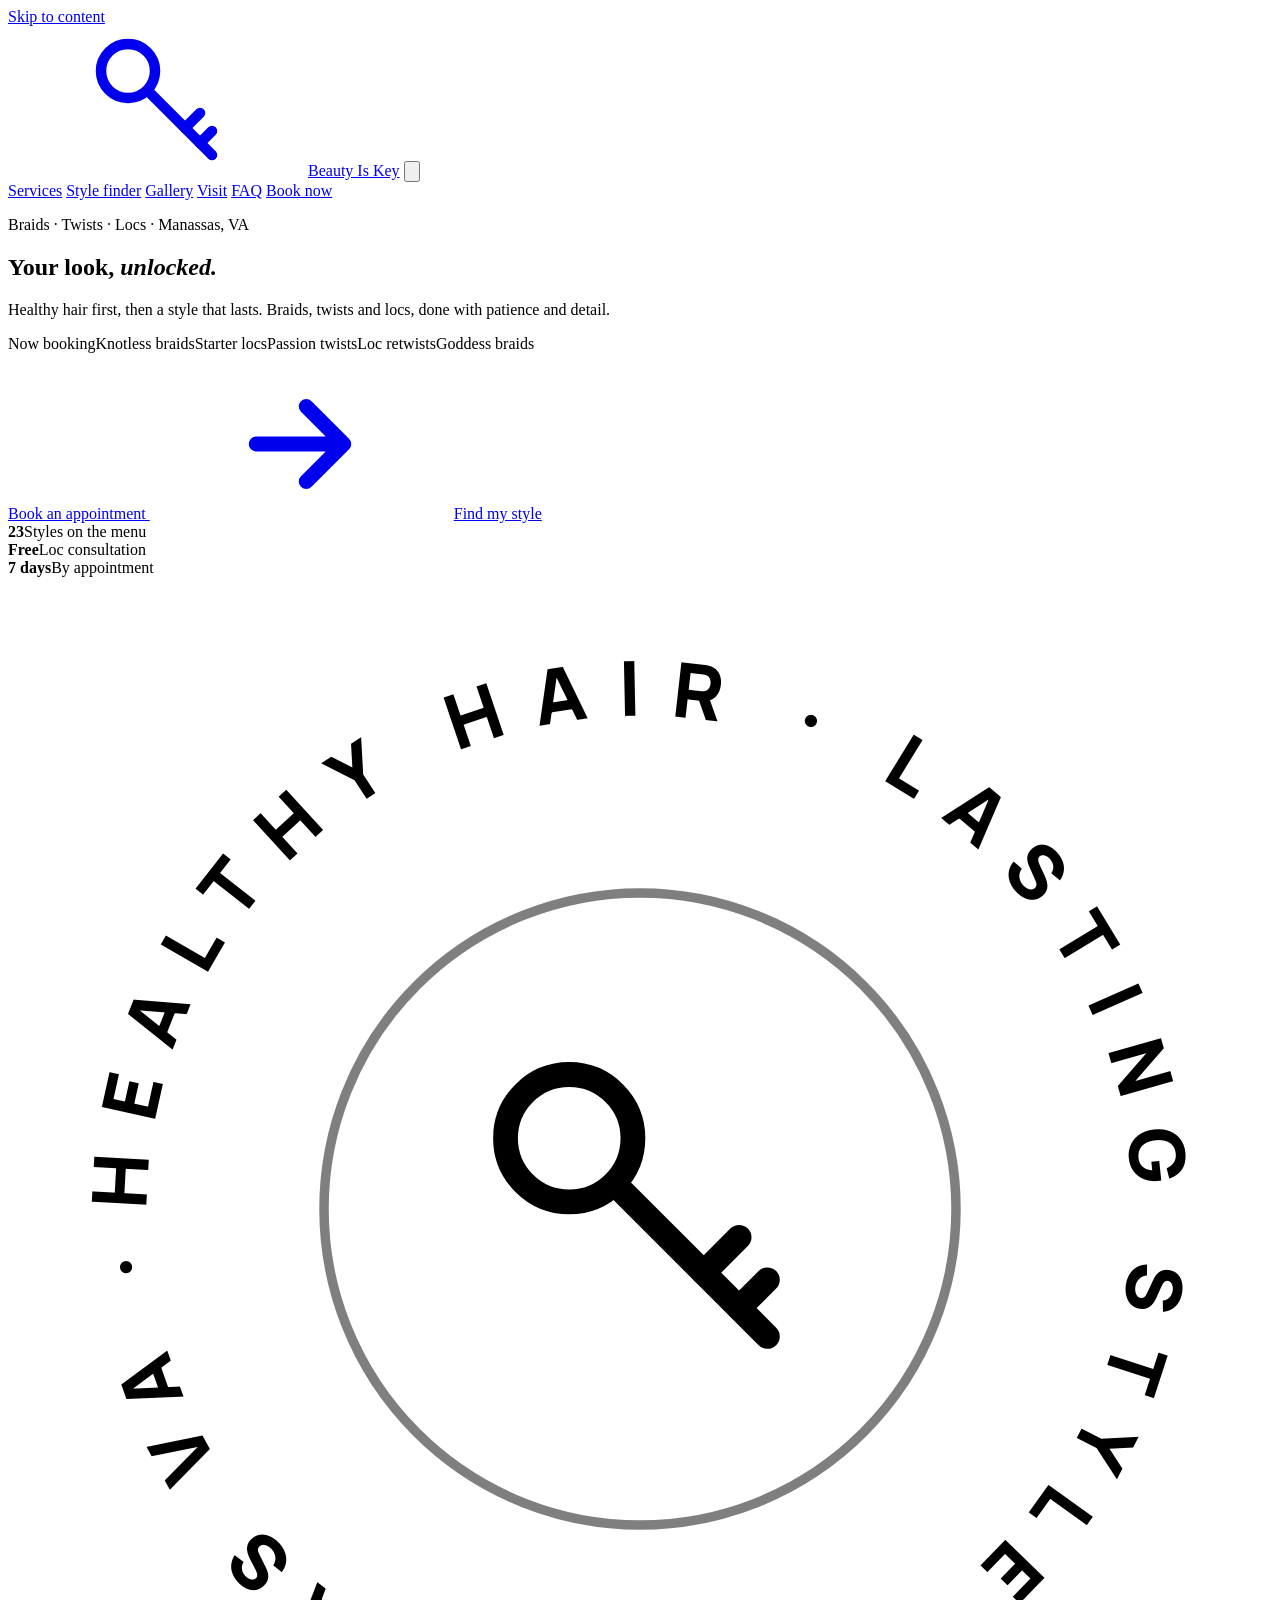
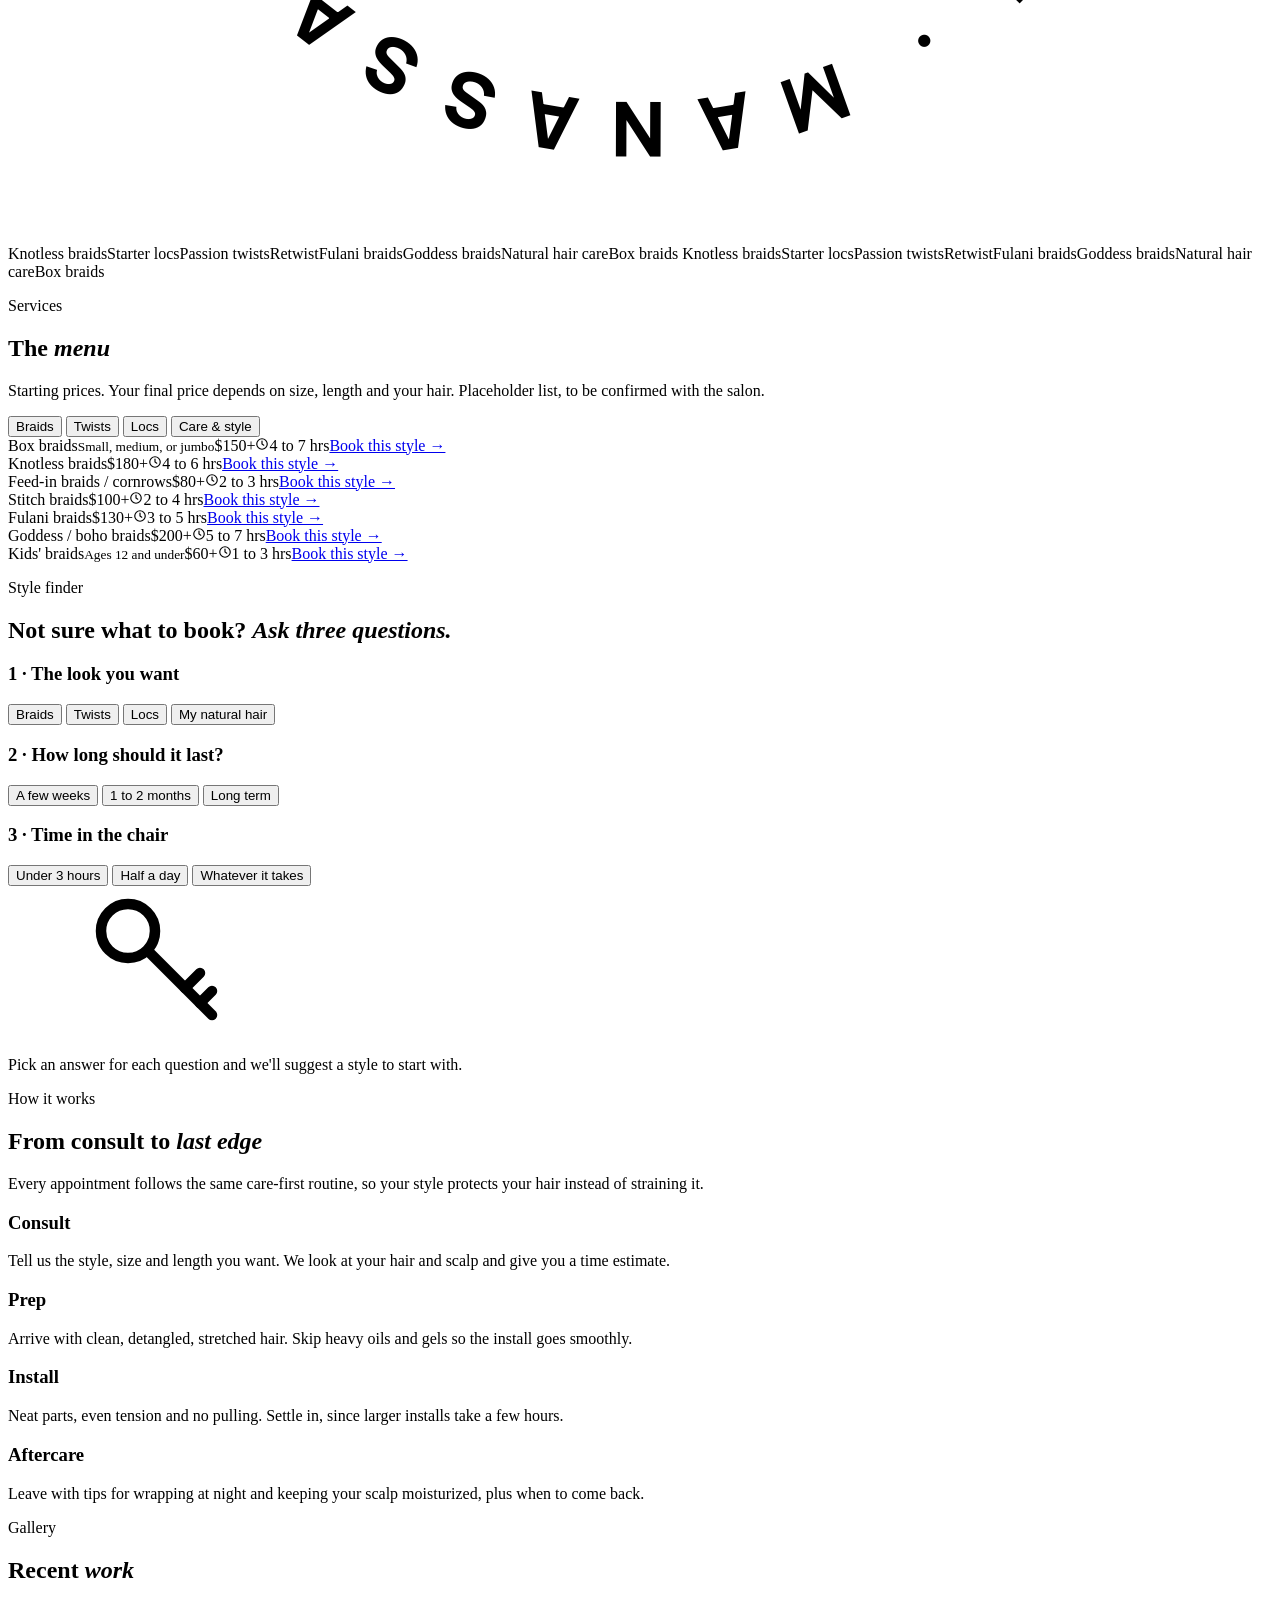
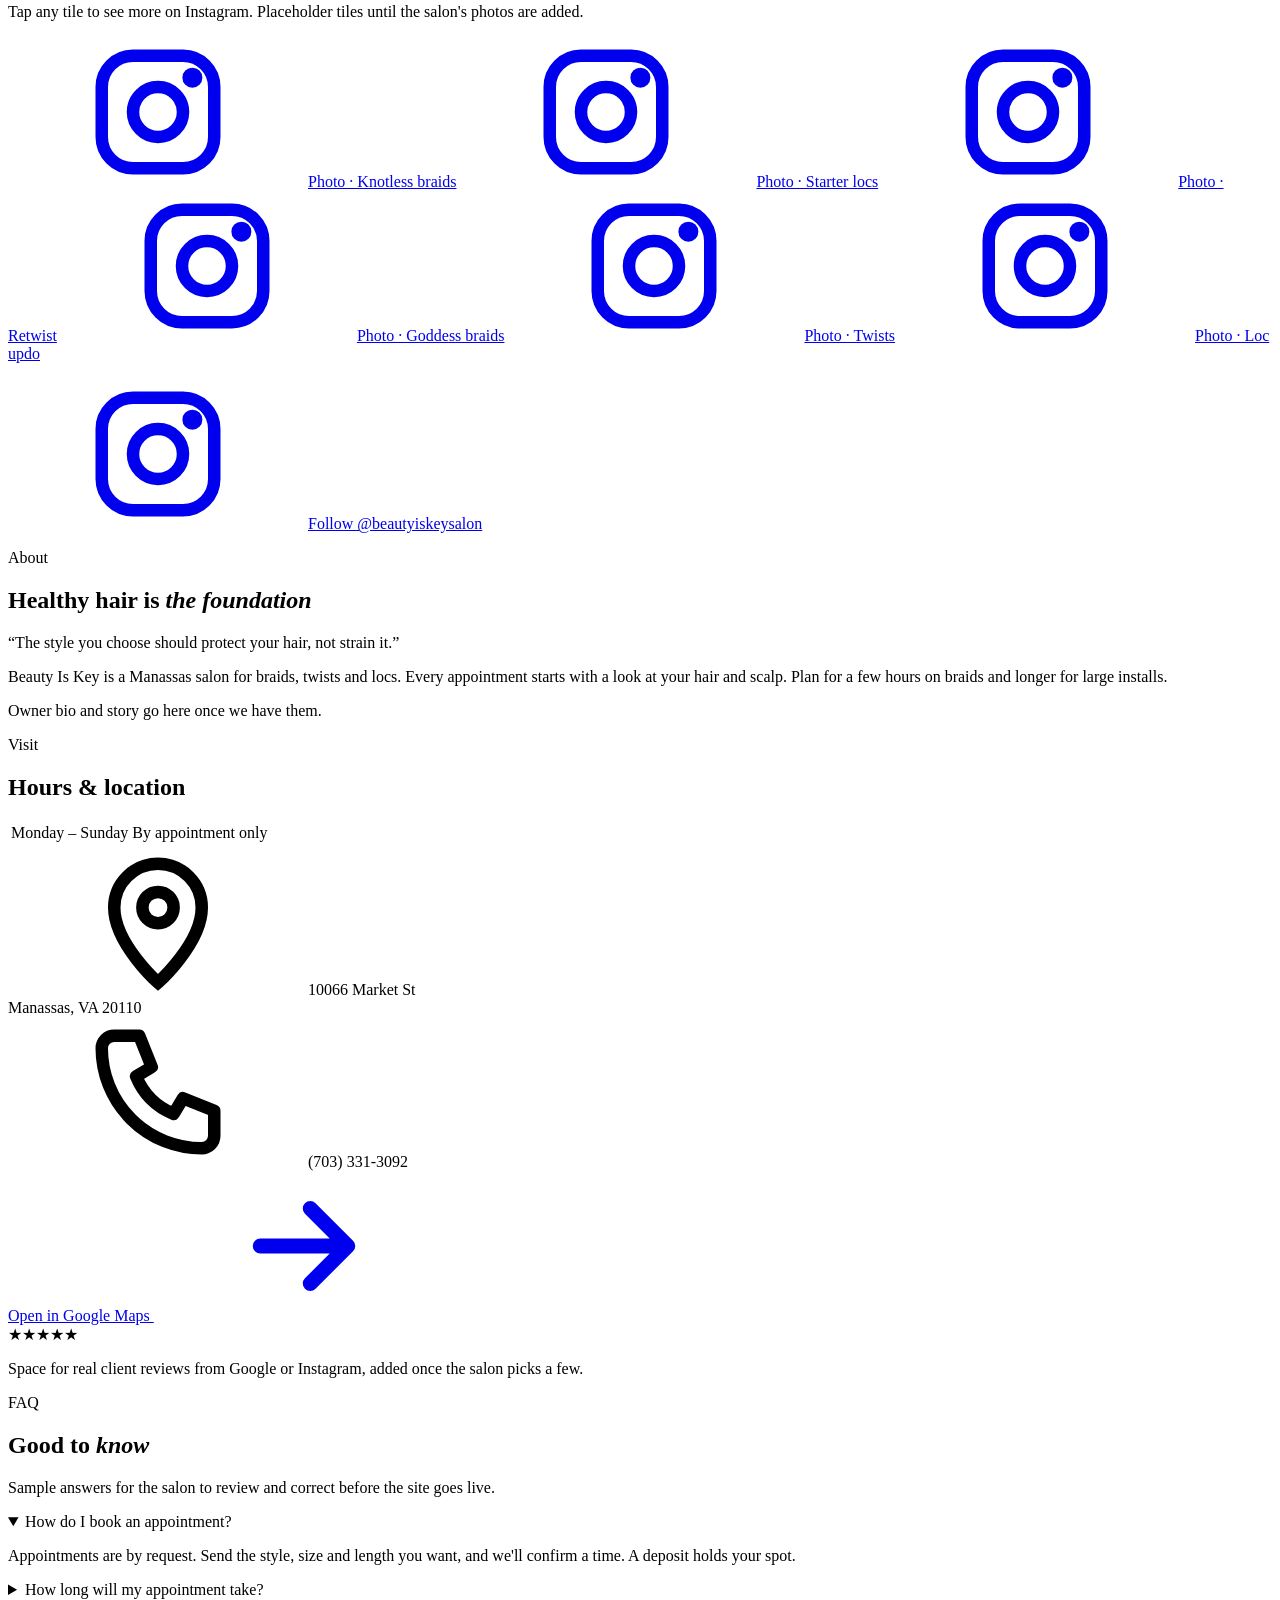
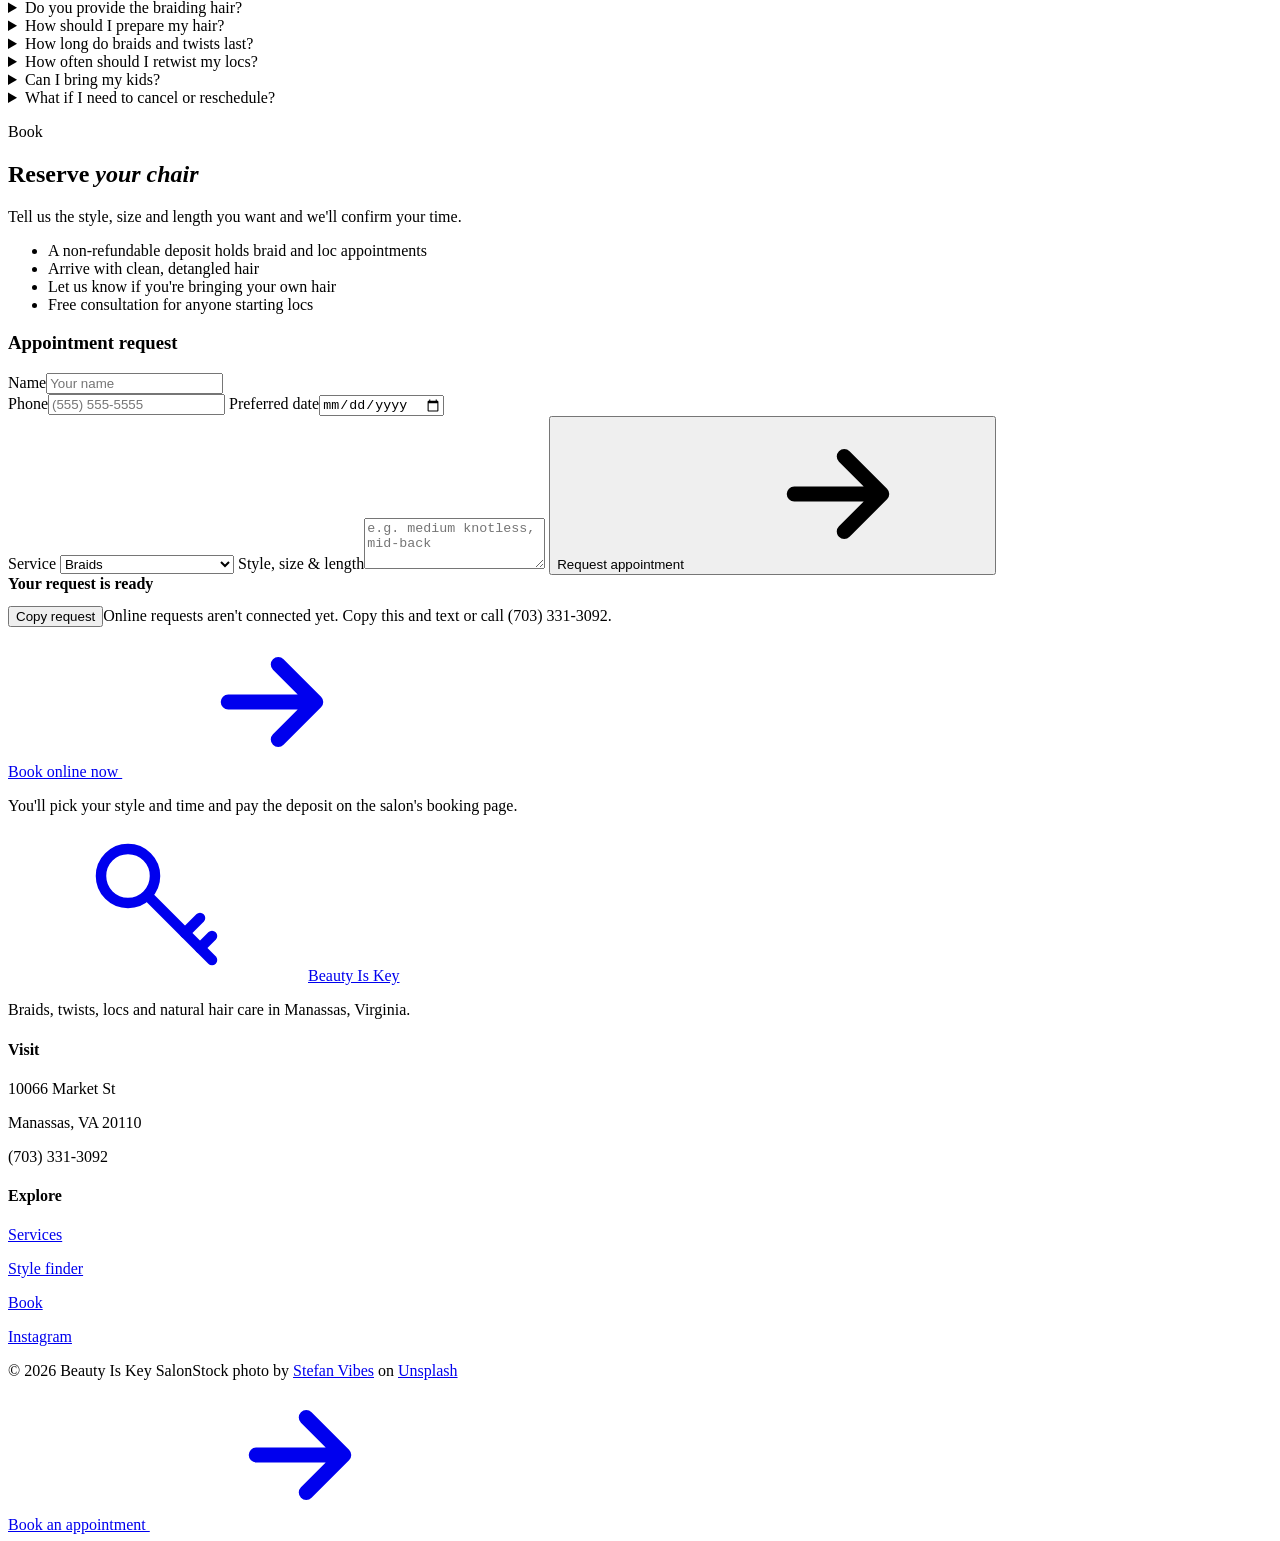
==== commit 43293654: "Add files via upload" ====
--- a/index.html
+++ b/index.html
@@ -17,289 +17,11 @@
 <link rel="preconnect" href="https://fonts.googleapis.com">
 <link rel="preconnect" href="https://fonts.gstatic.com" crossorigin>
 <link rel="stylesheet" href="https://fonts.googleapis.com/css2?family=Cormorant+Garamond:ital,wght@0,500;0,600;0,700;1,500;1,600&family=Manrope:wght@400;500;600;700;800&display=swap">
-<style>
-:root{
-  --bg:#fbf6f4;--surface:#f3e8e6;--card:#fffaf8;--fg:#2b1624;--muted:#6e5a66;
-  --plum:#4a1d3d;--plum2:#2e0f27;--brass:#a8761f;--brass-text:#86590f;--gold:#e5b650;--blush:#e9c8c8;
-  --on-plum:#fbf1ee;--line:#e2d1cf;
-  --display:"Cormorant Garamond",Georgia,serif;--body:"Manrope",system-ui,sans-serif;
-  --r:18px;--shadow:0 18px 40px -18px rgba(46,15,39,.35);
-  --safe-t:env(safe-area-inset-top,0px);--safe-b:env(safe-area-inset-bottom,0px);
-  color-scheme:light;
-}
-@media (prefers-color-scheme:dark){:root{
-  --bg:#1a0f17;--surface:#24131d;--card:#2b1823;--fg:#f6e9e6;--muted:#bda7b0;
-  --plum:#5c2650;--brass:#d9a441;--brass-text:#d9a441;--blush:#6b3a4d;--line:#3b2432;--shadow:0 18px 40px -18px rgba(0,0,0,.7);color-scheme:dark}}
-*{box-sizing:border-box}
-html{scroll-behavior:smooth;scroll-padding-top:calc(76px + var(--safe-t))}
-@media (prefers-reduced-motion:reduce){html{scroll-behavior:auto}}
-body{margin:0;background:var(--bg);color:var(--fg);font:16px/1.6 var(--body);-webkit-font-smoothing:antialiased;padding-bottom:var(--safe-b)}
-img{max-width:100%;display:block}
-a{color:inherit}
-[hidden]{display:none!important}
-:focus-visible{outline:3px solid var(--brass-text);outline-offset:3px;border-radius:6px}
-.hero :focus-visible,.finder :focus-visible,.book :focus-visible,footer :focus-visible,header:not(.solid) :focus-visible,.mbar :focus-visible{outline-color:var(--gold)}
-.book form :focus-visible{outline-color:var(--brass-text)}
-.wrap{max-width:1180px;margin:0 auto;padding-inline:max(20px,env(safe-area-inset-left,0px)) max(20px,env(safe-area-inset-right,0px))}
-h1,h2,h3{font-family:var(--display);font-weight:600;line-height:1.02;margin:0;text-wrap:balance}
-h2{font-size:clamp(2.4rem,5.6vw,3.9rem);letter-spacing:-.01em}
-h2 em{font-style:italic;color:var(--brass)}
-.eyebrow{display:inline-flex;align-items:center;gap:10px;font-size:.72rem;font-weight:800;letter-spacing:.22em;text-transform:uppercase;color:var(--brass-text);margin:0 0 14px}
-.eyebrow::before{content:"";width:26px;height:1.5px;background:currentColor}
-.muted{color:var(--muted)}
-.note{font-size:.8rem;color:var(--muted)}
-section{padding-block:96px}
-@media (max-width:800px){section{padding-block:64px}}
-.sec-head{display:flex;justify-content:space-between;align-items:end;gap:24px;flex-wrap:wrap;margin-bottom:40px}
-.sec-head p{margin:0;max-width:42ch;color:var(--muted)}
-
-/* buttons */
-.btn{display:inline-flex;align-items:center;gap:10px;background:var(--plum);color:var(--on-plum);padding:14px 26px;border-radius:999px;font:700 .92rem var(--body);text-decoration:none;border:0;cursor:pointer;transition:transform .2s,background .2s,color .2s,box-shadow .2s}
-.btn:hover{background:var(--brass);color:#1a0f17;transform:translateY(-2px);box-shadow:var(--shadow)}
-.btn.gold{background:var(--gold);color:#1a0f17}
-.btn.gold:hover{background:var(--on-plum)}
-.btn.ghost{background:transparent;color:inherit;border:1.5px solid currentColor}
-.btn.ghost:hover{background:var(--fg);color:var(--bg)}
-.btn svg{width:16px;height:16px}
-
-/* header */
-body::before{content:"";position:fixed;inset:0 0 auto;height:var(--safe-t);z-index:30;background:var(--plum2)}
-header{position:fixed;top:var(--safe-t);left:0;right:0;z-index:20;transition:background .3s,box-shadow .3s,color .3s;color:var(--on-plum)}
-header.solid{background:color-mix(in srgb,var(--bg) 88%,transparent);-webkit-backdrop-filter:blur(14px);backdrop-filter:blur(14px);color:var(--fg);box-shadow:0 1px 0 var(--line)}
-.bar{display:flex;align-items:center;justify-content:space-between;gap:16px;height:72px}
-.brand{display:flex;align-items:center;gap:10px;font-family:var(--display);font-size:1.6rem;font-weight:700;text-decoration:none}
-.brand svg{width:32px;height:32px;color:var(--gold)}
-header.solid .brand svg{color:var(--brass)}
-nav.main{display:flex;gap:26px;align-items:center;font-size:.9rem;font-weight:600}
-nav.main a:not(.btn){text-decoration:none;opacity:.8;position:relative}
-nav.main a:not(.btn):hover{opacity:1}
-nav.main a:not(.btn)::after{content:"";position:absolute;left:0;right:100%;bottom:-4px;height:1.5px;background:var(--gold);transition:right .25s}
-nav.main a:not(.btn):hover::after{right:0}
-header:not(.solid) nav.main .btn{background:var(--gold);color:#1a0f17}
-.menu-btn{display:none;background:none;border:0;color:inherit;padding:8px;cursor:pointer}
-.menu-btn svg{width:28px;height:28px}
-@media (max-width:860px){
-  .menu-btn{display:block}
-  nav.main{position:absolute;inset:72px 0 auto;flex-direction:column;align-items:stretch;gap:0;background:var(--bg);color:var(--fg);padding:8px 20px 24px;box-shadow:var(--shadow);transform:translateY(-12px);opacity:0;pointer-events:none;transition:.25s}
-  nav.main.open{transform:none;opacity:1;pointer-events:auto}
-  nav.main a:not(.btn){padding:14px 0;border-bottom:1px solid var(--line);opacity:1;font-size:1.05rem}
-  nav.main a:not(.btn)::after{display:none}
-  nav.main .btn{margin-top:16px;justify-content:center}
-  header:not(.solid) nav.main .btn{background:var(--plum);color:var(--on-plum)}
-}
-
-/* hero */
-.hero{position:relative;min-height:min(100svh,900px);display:flex;align-items:flex-end;color:var(--on-plum);background:var(--plum2);overflow:hidden;isolation:isolate}
-.hero .photo{position:absolute;inset:0;background:url("photos/hero-salon-chair.jpg") center 45%/cover no-repeat;z-index:-2;transform:scale(1.08)}
-@media (prefers-reduced-motion:no-preference){.hero .photo{animation:kenburns 22s ease-out forwards}@keyframes kenburns{to{transform:scale(1)}}}
-.hero::before{content:"";position:absolute;inset:0;z-index:-1;background:linear-gradient(100deg,rgba(28,8,24,.94) 0%,rgba(46,15,39,.78) 42%,rgba(46,15,39,.25) 100%),linear-gradient(0deg,rgba(20,6,17,.85),transparent 45%)}
-.hero .wrap{width:100%;padding-top:calc(150px + var(--safe-t));padding-bottom:56px}
-.hero .eyebrow{color:var(--gold)}
-.hero h1{font-size:clamp(3.6rem,10.5vw,8.4rem);line-height:.9;letter-spacing:-.02em;max-width:11ch}
-.hero h1 em{display:block;font-style:italic;background:linear-gradient(90deg,#f6d58b,#c98a2b 70%);-webkit-background-clip:text;background-clip:text;color:transparent;padding-right:.1em}
-.now{display:flex;align-items:center;gap:12px;flex-wrap:wrap;margin:0 0 32px}
-.now .lbl{font-size:.7rem;font-weight:800;letter-spacing:.2em;text-transform:uppercase;opacity:.7}
-.rotator{display:inline-grid;height:1.5em;overflow:hidden;font-family:var(--display);font-style:italic;font-size:1.5rem;line-height:1.5em}
-.rotator span{grid-area:1/1;white-space:nowrap;color:var(--gold);font-weight:600;opacity:0;transform:translateY(100%)}
-.rotator span.on{opacity:1;transform:none;transition:transform .5s,opacity .5s}
-.rotator span.off{opacity:0;transform:translateY(-100%);transition:transform .5s,opacity .5s}
-.hero .lead{font-size:clamp(1.05rem,2vw,1.25rem);max-width:48ch;margin:26px 0 16px;color:rgba(251,241,238,.86)}
-.hero .cta{display:flex;gap:12px;flex-wrap:wrap}
-.hero-meta{display:grid;grid-template-columns:repeat(3,auto);justify-content:start;gap:0;margin-top:64px;border-top:1px solid rgba(251,241,238,.22);padding-top:24px}
-.hero-meta div{padding-right:44px;margin-right:44px;border-right:1px solid rgba(251,241,238,.22)}
-.hero-meta div:last-child{border:0;margin:0;padding:0}
-.hero-meta b{display:block;font-family:var(--display);font-size:2rem;font-weight:600;color:var(--gold);line-height:1}
-.hero-meta span{font-size:.8rem;letter-spacing:.06em;opacity:.8}
-.badge{position:absolute;right:max(24px,5vw);bottom:64px;width:150px;height:150px;color:var(--gold)}
-.badge svg{width:100%;height:100%}
-@media (prefers-reduced-motion:no-preference){.badge .ring{animation:spin 24s linear infinite;transform-origin:50% 50%}@keyframes spin{to{transform:rotate(360deg)}}}
-@media (max-width:860px){.badge{display:none}.hero-meta{grid-template-columns:1fr 1fr 1fr}.hero-meta div{padding-right:14px;margin-right:14px}.hero-meta b{font-size:1.5rem}}
-
-/* marquee */
-.strip{background:var(--gold);color:#2b1020;overflow:hidden;white-space:nowrap}
-.track{display:inline-flex;padding-block:16px}
-.track span{font-family:var(--display);font-size:1.6rem;font-weight:600;font-style:italic;padding-right:30px}
-.track span::after{content:"✦";font-style:normal;font-size:.85rem;padding-left:30px;opacity:.6}
-@media (prefers-reduced-motion:no-preference){.track{animation:slide 40s linear infinite}@keyframes slide{to{transform:translateX(-50%)}}}
-
-/* services */
-.services{background:var(--surface)}
-.tabs{display:inline-flex;gap:4px;flex-wrap:wrap;margin-bottom:28px;background:var(--card);padding:5px;border-radius:999px;border:1px solid var(--line)}
-.tab{font:700 .9rem var(--body);padding:11px 22px;border-radius:999px;border:0;background:transparent;color:var(--muted);cursor:pointer;transition:.2s}
-.tab:hover{color:var(--fg)}
-.tab[aria-selected="true"]{background:var(--plum);color:var(--on-plum)}
-.list{display:grid;grid-template-columns:repeat(2,1fr);gap:14px}
-.li{display:grid;grid-template-columns:1fr auto;gap:4px 18px;background:var(--card);border:1px solid var(--line);border-radius:var(--r);padding:22px 24px;align-items:center;min-width:0;transition:transform .25s,box-shadow .25s,border-color .25s}
-.li:hover{transform:translateY(-3px);box-shadow:var(--shadow);border-color:transparent}
-.li .t{font-weight:700;font-size:1.05rem}
-.li .t small{display:block;font-weight:500;color:var(--muted);font-size:.84rem}
-.li .dur{grid-column:1;color:var(--muted);font-size:.85rem;display:flex;align-items:center;gap:6px}
-.li .price{grid-row:1/span 2;grid-column:2;font-family:var(--display);font-size:2.1rem;font-weight:600;color:var(--plum)}
-@media (prefers-color-scheme:dark){.li .price{color:var(--gold)}}
-.li .bk{grid-column:1/-1;justify-self:start;font-size:.82rem;font-weight:800;color:var(--brass-text);text-decoration:none;margin-top:6px;letter-spacing:.04em}
-.li .bk:hover{text-decoration:underline;text-underline-offset:3px}
-@media (prefers-reduced-motion:no-preference){.list .li{animation:pop .4s both}@keyframes pop{from{opacity:0;transform:translateY(10px)}}}
-@media (max-width:800px){.list{grid-template-columns:1fr}}
-
-/* finder */
-.finder{background:var(--plum2);color:var(--on-plum);position:relative;overflow:hidden}
-.finder::before{content:"";position:absolute;width:620px;height:620px;right:-200px;top:-220px;border-radius:50%;background:radial-gradient(circle,rgba(229,182,80,.25),transparent 65%)}
-.finder .eyebrow{color:var(--gold)}
-.finder h2 em{color:var(--gold)}
-.fgrid{display:grid;grid-template-columns:1.1fr .9fr;gap:48px;align-items:start;position:relative}
-.q{margin-bottom:26px}
-.q h3{font-family:var(--body);font-size:.78rem;font-weight:800;letter-spacing:.16em;text-transform:uppercase;margin-bottom:12px;opacity:.75}
-.chips{display:flex;flex-wrap:wrap;gap:8px}
-.chip{font:600 .92rem var(--body);padding:11px 18px;border-radius:999px;border:1.5px solid rgba(251,241,238,.3);background:transparent;color:var(--on-plum);cursor:pointer;transition:.2s}
-.chip:hover{border-color:var(--gold)}
-.chip[aria-pressed="true"]{background:var(--gold);border-color:var(--gold);color:#1a0f17}
-.result{background:linear-gradient(160deg,rgba(255,255,255,.1),rgba(255,255,255,.03));border:1px solid rgba(251,241,238,.18);border-radius:24px;padding:32px;min-height:300px;display:flex;flex-direction:column}
-.result .k{font-size:.72rem;font-weight:800;letter-spacing:.2em;text-transform:uppercase;color:var(--gold)}
-.result h3{font-size:clamp(2.2rem,4vw,3rem);margin:10px 0 8px}
-.result p{margin:0 0 20px;opacity:.82}
-.result .facts{display:flex;gap:28px;margin:auto 0 24px;padding-top:20px;border-top:1px solid rgba(251,241,238,.18)}
-.result .facts b{display:block;font-family:var(--display);font-size:1.8rem;color:var(--gold);line-height:1}
-.result .facts span{font-size:.78rem;opacity:.7}
-.result.empty{justify-content:center;align-items:center;text-align:center;opacity:.8}
-.result.empty svg{width:56px;height:56px;color:var(--gold);margin-bottom:14px}
-@media (max-width:860px){.fgrid{grid-template-columns:1fr}}
-
-/* process */
-.steps{display:grid;grid-template-columns:repeat(4,1fr);gap:18px;counter-reset:s}
-.step{background:var(--card);border:1px solid var(--line);border-radius:var(--r);padding:28px 24px;position:relative;counter-increment:s}
-.step::before{content:"0" counter(s);font-family:var(--display);font-size:3.4rem;font-weight:600;color:var(--blush);line-height:1;display:block;margin-bottom:14px}
-@media (prefers-color-scheme:dark){.step::before{color:var(--plum)}}
-.step h3{font-size:1.6rem;margin-bottom:8px}
-.step p{margin:0;color:var(--muted);font-size:.95rem}
-@media (max-width:900px){.steps{grid-template-columns:1fr 1fr}}
-@media (max-width:560px){.steps{grid-template-columns:1fr}}
-
-/* gallery */
-.mosaic{display:grid;grid-template-columns:repeat(4,1fr);grid-auto-rows:170px;gap:14px}
-.tile{position:relative;overflow:hidden;isolation:isolate;border-radius:var(--r);display:flex;align-items:end;padding:16px;font-size:.74rem;font-weight:800;letter-spacing:.12em;text-transform:uppercase;color:var(--on-plum);text-decoration:none;min-width:0}
-.tile .bgi{position:absolute;inset:0;z-index:-2;transition:transform .6s}
-.tile:hover .bgi{transform:scale(1.07)}
-.tile::before{content:"";position:absolute;inset:0;z-index:-1;background:repeating-linear-gradient(115deg,rgba(255,255,255,.07) 0 10px,transparent 10px 20px)}
-.tile.photo::before{background:linear-gradient(transparent 50%,rgba(0,0,0,.7))}
-.tile .ig{position:absolute;top:14px;right:14px;width:34px;height:34px;border-radius:50%;background:rgba(0,0,0,.25);display:grid;place-items:center;opacity:0;transform:scale(.8);transition:.25s}
-.tile:hover .ig{opacity:1;transform:none}
-.tile .ig svg{width:16px;height:16px}
-.t1{grid-column:span 2;grid-row:span 2}.t1 .bgi{background:linear-gradient(160deg,var(--plum),#8a3f6e)}
-.t2 .bgi{background:linear-gradient(135deg,var(--brass),#7a5214)}
-.t3{color:var(--fg)}.t3 .bgi{background:var(--blush)}
-.t4{grid-row:span 2}.t4 .bgi{background:linear-gradient(200deg,#8a3f6e,var(--plum))}
-.t5{color:var(--fg)}.t5 .bgi{background:var(--surface);border:1px solid var(--line);border-radius:inherit}
-.t6{grid-column:span 2;color:#1a0f17}.t6 .bgi{background:linear-gradient(90deg,var(--blush),var(--gold))}
-.tile.photo{color:#fff}
-.tile.photo .bgi{background-size:cover;background-position:center}
-@media (max-width:800px){.mosaic{grid-template-columns:1fr 1fr;grid-auto-rows:150px}.t6{grid-column:span 2}}
-
-/* visit */
-.visit{background:var(--surface)}
-.two{display:grid;grid-template-columns:1fr 1fr;gap:64px}
-.two>*{min-width:0}
-.about p{color:var(--muted);max-width:52ch}
-.pull{font-family:var(--display);font-style:italic;font-size:1.7rem;line-height:1.25;color:var(--fg)!important;border-left:3px solid var(--brass);padding-left:20px;margin:28px 0}
-.card{background:var(--card);border:1px solid var(--line);border-radius:24px;padding:32px;box-shadow:var(--shadow)}
-.hours{width:100%;border-collapse:collapse;margin:18px 0 22px}
-.hours td{padding:12px 0;border-bottom:1px solid var(--line)}
-.hours td:last-child{text-align:right;font-weight:700}
-.addr{display:grid;gap:14px;margin-bottom:24px}
-.addr div{display:flex;gap:14px;align-items:flex-start}
-.addr svg{width:20px;height:20px;flex:none;color:var(--brass);margin-top:3px}
-.reviews{margin-top:22px;border:1.5px dashed var(--line);border-radius:var(--r);padding:22px;text-align:center}
-.stars{color:var(--brass);letter-spacing:4px;font-size:1.2rem}
-@media (max-width:860px){.two{grid-template-columns:1fr;gap:40px}}
-
-/* faq */
-.faq{display:grid;gap:12px;max-width:860px}
-.faq details{background:var(--surface);border-radius:14px;padding:0 24px;transition:background .2s}
-.faq details[open]{background:var(--card);box-shadow:var(--shadow)}
-.faq summary{cursor:pointer;font-weight:700;font-size:1.05rem;padding:20px 36px 20px 0;list-style:none;position:relative}
-.faq summary::-webkit-details-marker{display:none}
-.faq summary::after{content:"";position:absolute;right:0;top:50%;width:22px;height:22px;margin-top:-11px;border-radius:50%;background:var(--plum) url("data:image/svg+xml,%3Csvg xmlns='http://www.w3.org/2000/svg' viewBox='0 0 24 24' fill='none' stroke='%23fbf1ee' stroke-width='3' stroke-linecap='round'%3E%3Cpath d='M12 6v12M6 12h12'/%3E%3C/svg%3E") center/12px no-repeat;transition:transform .25s}
-.faq details[open] summary::after{transform:rotate(45deg)}
-.faq details p{margin:0 0 22px;color:var(--muted);max-width:64ch}
-
-/* book */
-.book{background:var(--plum);color:var(--on-plum);position:relative;overflow:hidden}
-.book::after{content:"";position:absolute;left:-160px;bottom:-260px;width:560px;height:560px;border-radius:50%;background:radial-gradient(circle,rgba(229,182,80,.22),transparent 65%);pointer-events:none}
-.book .eyebrow{color:var(--gold)}
-.book h2 em{color:var(--gold)}
-.book .two{align-items:start;position:relative;z-index:1}
-.book .intro p{opacity:.85;max-width:44ch}
-.checks{list-style:none;padding:0;margin:26px 0 0;display:grid;gap:12px}
-.checks li{display:flex;gap:12px;align-items:flex-start}
-.checks li::before{content:"";flex:none;width:22px;height:22px;border-radius:50%;margin-top:2px;background:var(--gold) url("data:image/svg+xml,%3Csvg xmlns='http://www.w3.org/2000/svg' viewBox='0 0 24 24' fill='none' stroke='%231a0f17' stroke-width='3.5' stroke-linecap='round' stroke-linejoin='round'%3E%3Cpath d='M5 12l5 5 9-10'/%3E%3C/svg%3E") center/12px no-repeat}
-form{display:grid;gap:16px;background:var(--bg);color:var(--fg);padding:32px;border-radius:24px;box-shadow:0 30px 60px -20px rgba(0,0,0,.45)}
-form h3{font-size:1.9rem}
-label{font-size:.72rem;font-weight:800;letter-spacing:.14em;text-transform:uppercase;display:grid;gap:7px;color:var(--muted)}
-input,select,textarea{font:500 1rem var(--body);padding:13px 15px;border-radius:12px;border:1.5px solid var(--line);background:var(--card);color:var(--fg);width:100%;letter-spacing:normal;text-transform:none;transition:border-color .2s}
-input:focus,select:focus,textarea:focus{outline:none;border-color:var(--brass)}
-.row2{display:grid;grid-template-columns:1fr 1fr;gap:14px}
-@media (max-width:560px){.row2{grid-template-columns:1fr}}
-form .btn{justify-content:center;padding-block:16px}
-.ticket{display:none;background:var(--surface);border-radius:14px;padding:18px 20px;font-size:.92rem}
-.ticket.show{display:block}
-.ticket b{font-family:var(--display);font-size:1.4rem;display:block;margin-bottom:6px}
-.ticket pre{white-space:pre-wrap;font:inherit;margin:0 0 12px;color:var(--muted)}
-.ticket .row{display:flex;gap:10px;flex-wrap:wrap;align-items:center}
-.ticket .btn{padding:10px 18px;font-size:.85rem}
-#bookext{display:none}
-
-/* footer */
-footer{background:var(--plum2);color:rgba(251,241,238,.75);padding-block:56px 40px;font-size:.9rem}
-.fcols{display:grid;grid-template-columns:1.4fr 1fr 1fr;gap:40px;margin-bottom:40px}
-footer .brand{color:var(--on-plum);margin-bottom:12px}
-footer h4{color:var(--gold);font-size:.72rem;letter-spacing:.2em;text-transform:uppercase;margin:0 0 14px}
-footer p{margin:0 0 6px}
-footer a{text-decoration:none}footer a:hover{color:var(--gold)}
-.fine{border-top:1px solid rgba(251,241,238,.15);padding-top:22px;display:flex;justify-content:space-between;gap:16px;flex-wrap:wrap;font-size:.8rem}
-@media (max-width:760px){.fcols{grid-template-columns:1fr}}
-
-/* mobile book bar */
-.mbar{position:fixed;left:12px;right:12px;bottom:calc(12px + var(--safe-b));z-index:15;display:none;transform:translateY(140%);transition:transform .35s}
-.mbar.show{transform:none}
-.mbar .btn{width:100%;justify-content:center;box-shadow:0 14px 30px -10px rgba(0,0,0,.5)}
-@media (max-width:860px){.mbar{display:block}}
-
-/* reveal */
-@media (prefers-reduced-motion:no-preference){
-  .rv{opacity:0;transform:translateY(28px);transition:opacity .8s cubic-bezier(.2,.7,.2,1),transform .8s cubic-bezier(.2,.7,.2,1)}
-  .rv.in{opacity:1;transform:none}
-  .rv.d1{transition-delay:.1s}.rv.d2{transition-delay:.2s}.rv.d3{transition-delay:.3s}
-}
-
-/* polish pass */
-.skip{position:fixed;left:12px;top:calc(12px + var(--safe-t));z-index:40;background:var(--gold);color:#1a0f17;padding:10px 18px;border-radius:999px;font-weight:700;text-decoration:none;transform:translateY(-300%)}
-.skip:focus{transform:none}
-.err{margin:-8px 0 0;color:#b03224;font-size:.85rem;font-weight:700}
-.hero .btn.ghost:hover,.finder .btn.ghost:hover{background:var(--on-plum);color:var(--plum2)}
-@media (prefers-color-scheme:dark){
-  .btn:not(.ghost){background:var(--gold);color:#1a0f17}
-  .btn:not(.ghost):hover{background:var(--on-plum);color:#1a0f17}
-  .t6{color:var(--fg)}
-  .err{color:#ff9d8f}
-}
-@media (max-width:860px){footer{padding-bottom:calc(104px + var(--safe-b))}}
-@media (max-width:560px){
-  .tabs{display:flex;flex-wrap:nowrap;overflow-x:auto;scrollbar-width:none;max-width:100%}
-  .tabs::-webkit-scrollbar{display:none}
-  .tab{flex:1 0 auto;padding:10px 13px;font-size:.84rem;white-space:nowrap}
-  .li{padding:18px}
-  .li .price{font-size:1.8rem}
-  .result,form,.card{padding:24px 20px}
-  .hero .wrap{padding-top:calc(120px + var(--safe-t));padding-bottom:40px}
-  .hero-meta{margin-top:44px}
-  .hero .cta .btn{flex:1 1 auto;justify-content:center}
-}
-.hero,.finder,.book,.strip{overflow:clip}
-.badge{bottom:190px}
-</style>
+<link rel="stylesheet" href="css/styles.css">
 </head>
 <body>
 <a class="skip" href="#services">Skip to content</a>
-<svg width="0" height="0" style="position:absolute" aria-hidden="true">
+<svg class="sprite" width="0" height="0" aria-hidden="true">
   <symbol id="key" viewBox="0 0 100 100"><g fill="none" stroke="currentColor" stroke-width="7" stroke-linecap="round" stroke-linejoin="round"><circle cx="30" cy="30" r="18"/><path d="M43 43 L86 86"/><path d="M68 68 L78 58"/><path d="M78 78 L86 70"/></g></symbol>
   <symbol id="ig" viewBox="0 0 24 24"><g fill="none" stroke="currentColor" stroke-width="2"><rect x="3" y="3" width="18" height="18" rx="5"/><circle cx="12" cy="12" r="4"/><circle cx="17.5" cy="6.5" r=".6" fill="currentColor"/></g></symbol>
   <symbol id="arrow" viewBox="0 0 24 24"><path d="M5 12h14M13 6l6 6-6 6" fill="none" stroke="currentColor" stroke-width="2.4" stroke-linecap="round" stroke-linejoin="round"/></symbol>
@@ -324,7 +46,7 @@
 </header>
 
 <main id="top">
-  <section class="hero" style="padding:0">
+  <section class="hero">
     <div class="photo" role="img" aria-label="Salon chair in a bright, modern salon"></div>
     <div class="wrap">
       <p class="eyebrow rv">Braids · Twists · Locs · Manassas, VA</p>
@@ -395,7 +117,7 @@
         </div>
         <div class="result empty rv d1" id="result" aria-live="polite">
           <svg aria-hidden="true"><use href="#key"/></svg>
-          <p style="margin:0">Pick an answer for each question and we'll suggest a style to start with.</p>
+          <p class="m0">Pick an answer for each question and we'll suggest a style to start with.</p>
         </div>
       </div>
     </div>
@@ -416,14 +138,14 @@
     </div>
   </section>
 
-  <section id="gallery" style="padding-top:0">
+  <section id="gallery" class="pt0">
     <div class="wrap">
       <div class="sec-head">
         <div class="rv"><p class="eyebrow">Gallery</p><h2>Recent <em>work</em></h2></div>
         <p class="rv d1">Tap any tile to see more on Instagram. Placeholder tiles until the salon's photos are added.</p>
       </div>
       <div class="mosaic rv" id="mosaic"></div>
-      <p style="margin:28px 0 0"><a class="btn ghost" href="https://www.instagram.com/beautyiskeysalon/" target="_blank" rel="noopener"><svg><use href="#ig"/></svg>Follow @beautyiskeysalon</a></p>
+      <p class="ig-follow"><a class="btn ghost" href="https://www.instagram.com/beautyiskeysalon/" target="_blank" rel="noopener"><svg><use href="#ig"/></svg>Follow @beautyiskeysalon</a></p>
     </div>
   </section>
 
@@ -438,7 +160,7 @@
       </div>
       <div class="card rv d1">
         <p class="eyebrow">Visit</p>
-        <h2 style="font-size:2.4rem">Hours &amp; location</h2>
+        <h2 class="h-sm">Hours &amp; location</h2>
         <table class="hours"><tr><td>Monday – Sunday</td><td>By appointment only</td></tr></table>
         <div class="addr">
           <div><svg><use href="#pin"/></svg><span>10066 Market St<br>Manassas, VA 20110</span></div>
@@ -447,7 +169,7 @@
         <a class="btn" href="https://www.google.com/maps/search/?api=1&amp;query=10066+Market+St+Manassas+VA+20110" target="_blank" rel="noopener">Open in Google Maps <svg><use href="#arrow"/></svg></a>
         <div class="reviews">
           <div class="stars" aria-hidden="true">★★★★★</div>
-          <p class="note" style="margin:6px 0 0">Space for real client reviews from Google or Instagram, added once the salon picks a few.</p>
+          <p class="note reviews-note">Space for real client reviews from Google or Instagram, added once the salon picks a few.</p>
         </div>
       </div>
     </div>
@@ -477,7 +199,7 @@
       <div class="intro rv">
         <p class="eyebrow">Book</p>
         <h2>Reserve <em>your chair</em></h2>
-        <p style="margin-top:22px">Tell us the style, size and length you want and we'll confirm your time.</p>
+        <p class="mt22">Tell us the style, size and length you want and we'll confirm your time.</p>
         <ul class="checks">
           <li>A non-refundable deposit holds braid and loc appointments</li>
           <li>Arrive with clean, detangled hair</li>
@@ -507,7 +229,7 @@
         </form>
         <div id="bookext">
           <a class="btn gold" href="#book" data-book>Book online now <svg><use href="#arrow"/></svg></a>
-          <p class="note" style="color:var(--on-plum);margin-top:12px">You'll pick your style and time and pay the deposit on the salon's booking page.</p>
+          <p class="note ext-note">You'll pick your style and time and pay the deposit on the salon's booking page.</p>
         </div>
       </div>
     </div>
@@ -568,7 +290,7 @@
 var svclist=document.getElementById("svclist");
 function showMenu(k){
   svclist.innerHTML=menu[k].map(function(r,i){
-    return '<div class="li" style="animation-delay:'+(i*45)+'ms"><span class="t">'+esc(r[0])+(r[1]?'<small>'+esc(r[1])+'</small>':'')+'</span><span class="price">'+esc(r[3])+'</span><span class="dur"><svg width="14" height="14"><use href="#clock"/></svg>'+esc(r[2])+'</span><a class="bk" href="#book" data-book data-svc="'+esc(r[4])+'" data-style="'+esc(r[0])+'">Book this style →</a></div>';
+    return '<div class="li"><span class="t">'+esc(r[0])+(r[1]?'<small>'+esc(r[1])+'</small>':'')+'</span><span class="price">'+esc(r[3])+'</span><span class="dur"><svg width="14" height="14"><use href="#clock"/></svg>'+esc(r[2])+'</span><a class="bk" href="#book" data-book data-svc="'+esc(r[4])+'" data-style="'+esc(r[0])+'">Book this style →</a></div>';
   }).join("");
   applyBooking();
 }
@@ -638,7 +360,7 @@
   if(!answers.look||!answers.commit||!answers.time){
     var n=["look","commit","time"].filter(function(k){return answers[k];}).length;
     result.className="result empty";
-    result.innerHTML='<svg aria-hidden="true"><use href="#key"/></svg><p style="margin:0">'+(n?n+' of 3 answered. Keep going.':'Pick an answer for each question and we\'ll suggest a style to start with.')+'</p>';
+    result.innerHTML='<svg aria-hidden="true"><use href="#key"/></svg><p class="m0">'+(n?n+' of 3 answered. Keep going.':'Pick an answer for each question and we\'ll suggest a style to start with.')+'</p>';
     return;
   }
   var name=picks[answers.look][answers.commit];
@@ -670,15 +392,15 @@
 function applyBooking(){
   if(!BOOKING_URL)return;
   document.querySelectorAll("[data-book]").forEach(function(a){a.href=BOOKING_URL;a.target="_blank";a.rel="noopener";});
-  document.getElementById("bookform").style.display="none";
-  document.getElementById("bookext").style.display="block";
+  document.getElementById("bookform").hidden=true;
+  document.getElementById("bookext").classList.add("show");
 }
 document.getElementById("bookform").addEventListener("submit",function(e){
   e.preventDefault();
   var name=document.getElementById("name");
   var err=document.getElementById("nameErr");
-  if(!name.value.trim()){err.hidden=false;name.setAttribute("aria-invalid","true");name.style.borderColor="#c0392b";name.focus();return;}
-  err.hidden=true;name.removeAttribute("aria-invalid");name.style.borderColor="";
+  if(!name.value.trim()){err.hidden=false;name.setAttribute("aria-invalid","true");name.focus();return;}
+  err.hidden=true;name.removeAttribute("aria-invalid");
   var d=document.getElementById("date").value;
   var txt="Hi Beauty Is Key! I'd like to book an appointment.\nName: "+name.value.trim()+
     (document.getElementById("phone").value?"\nPhone: "+document.getElementById("phone").value:"")+
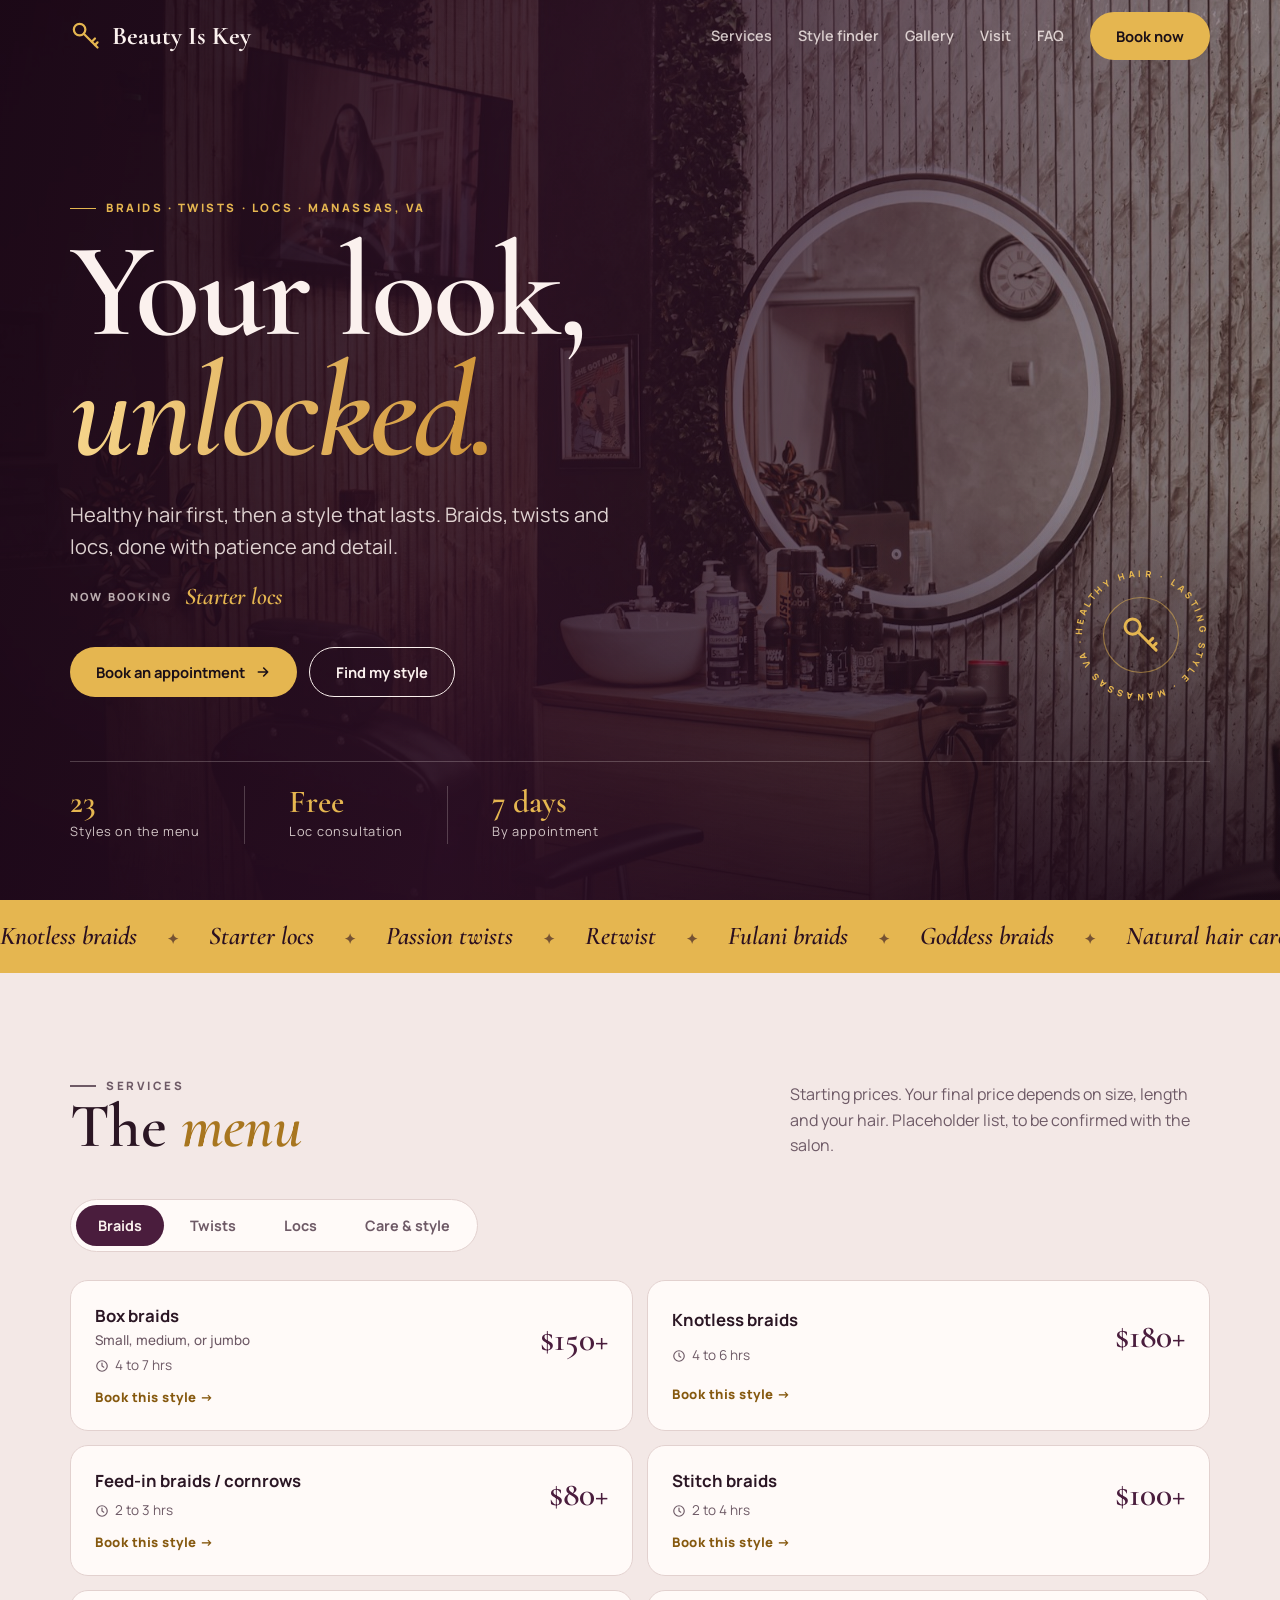
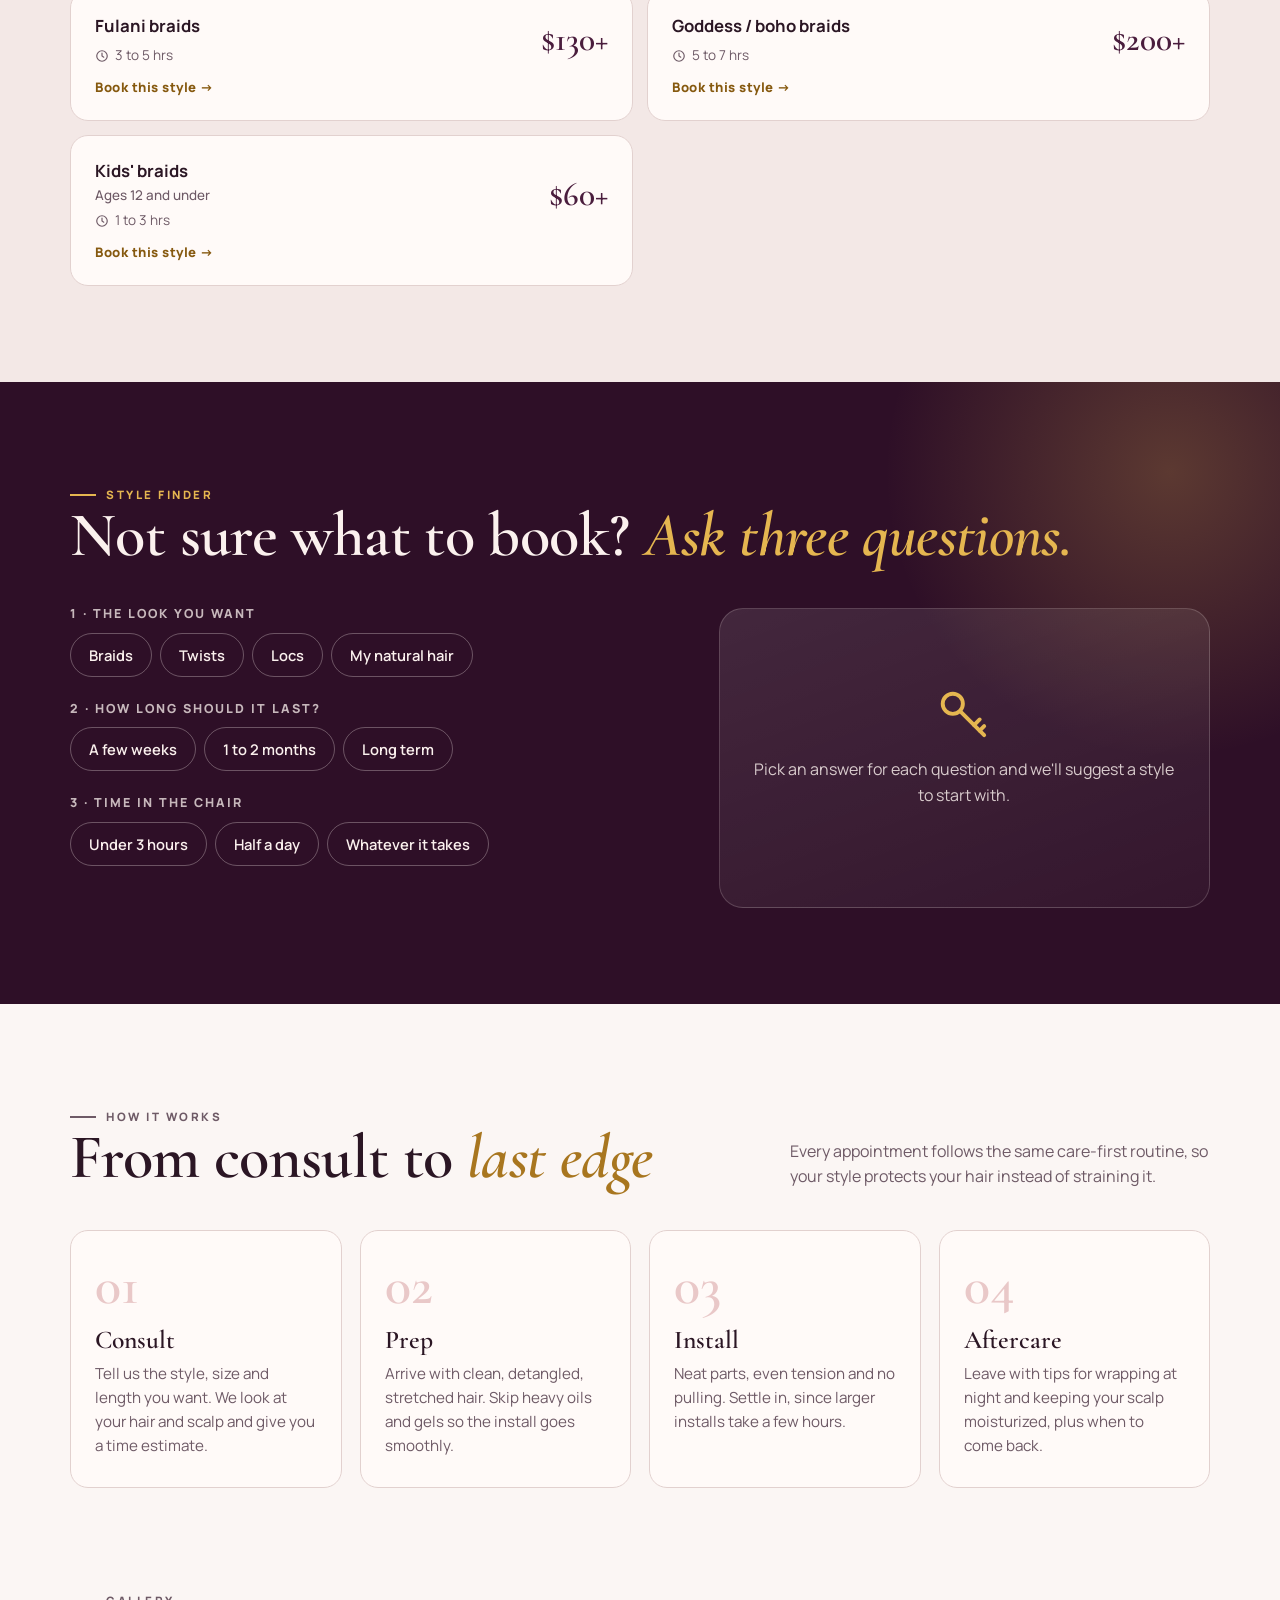
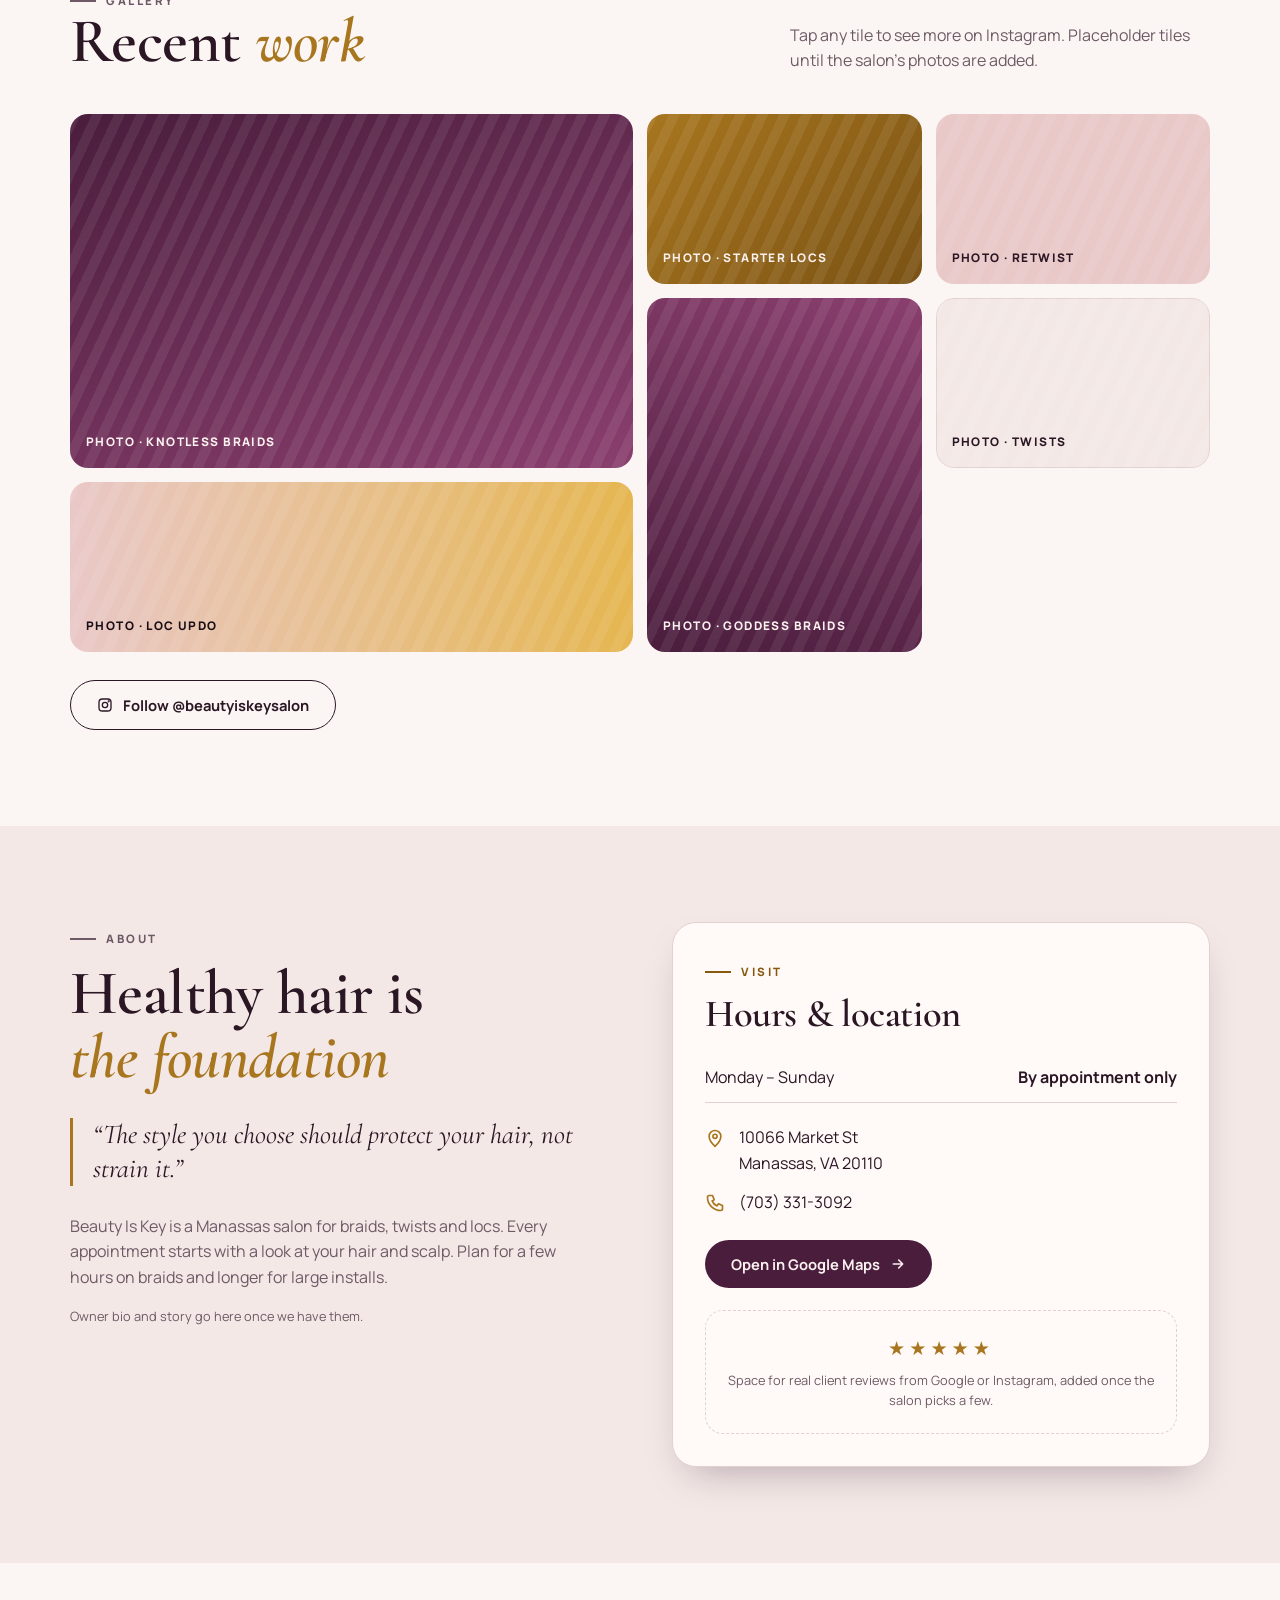
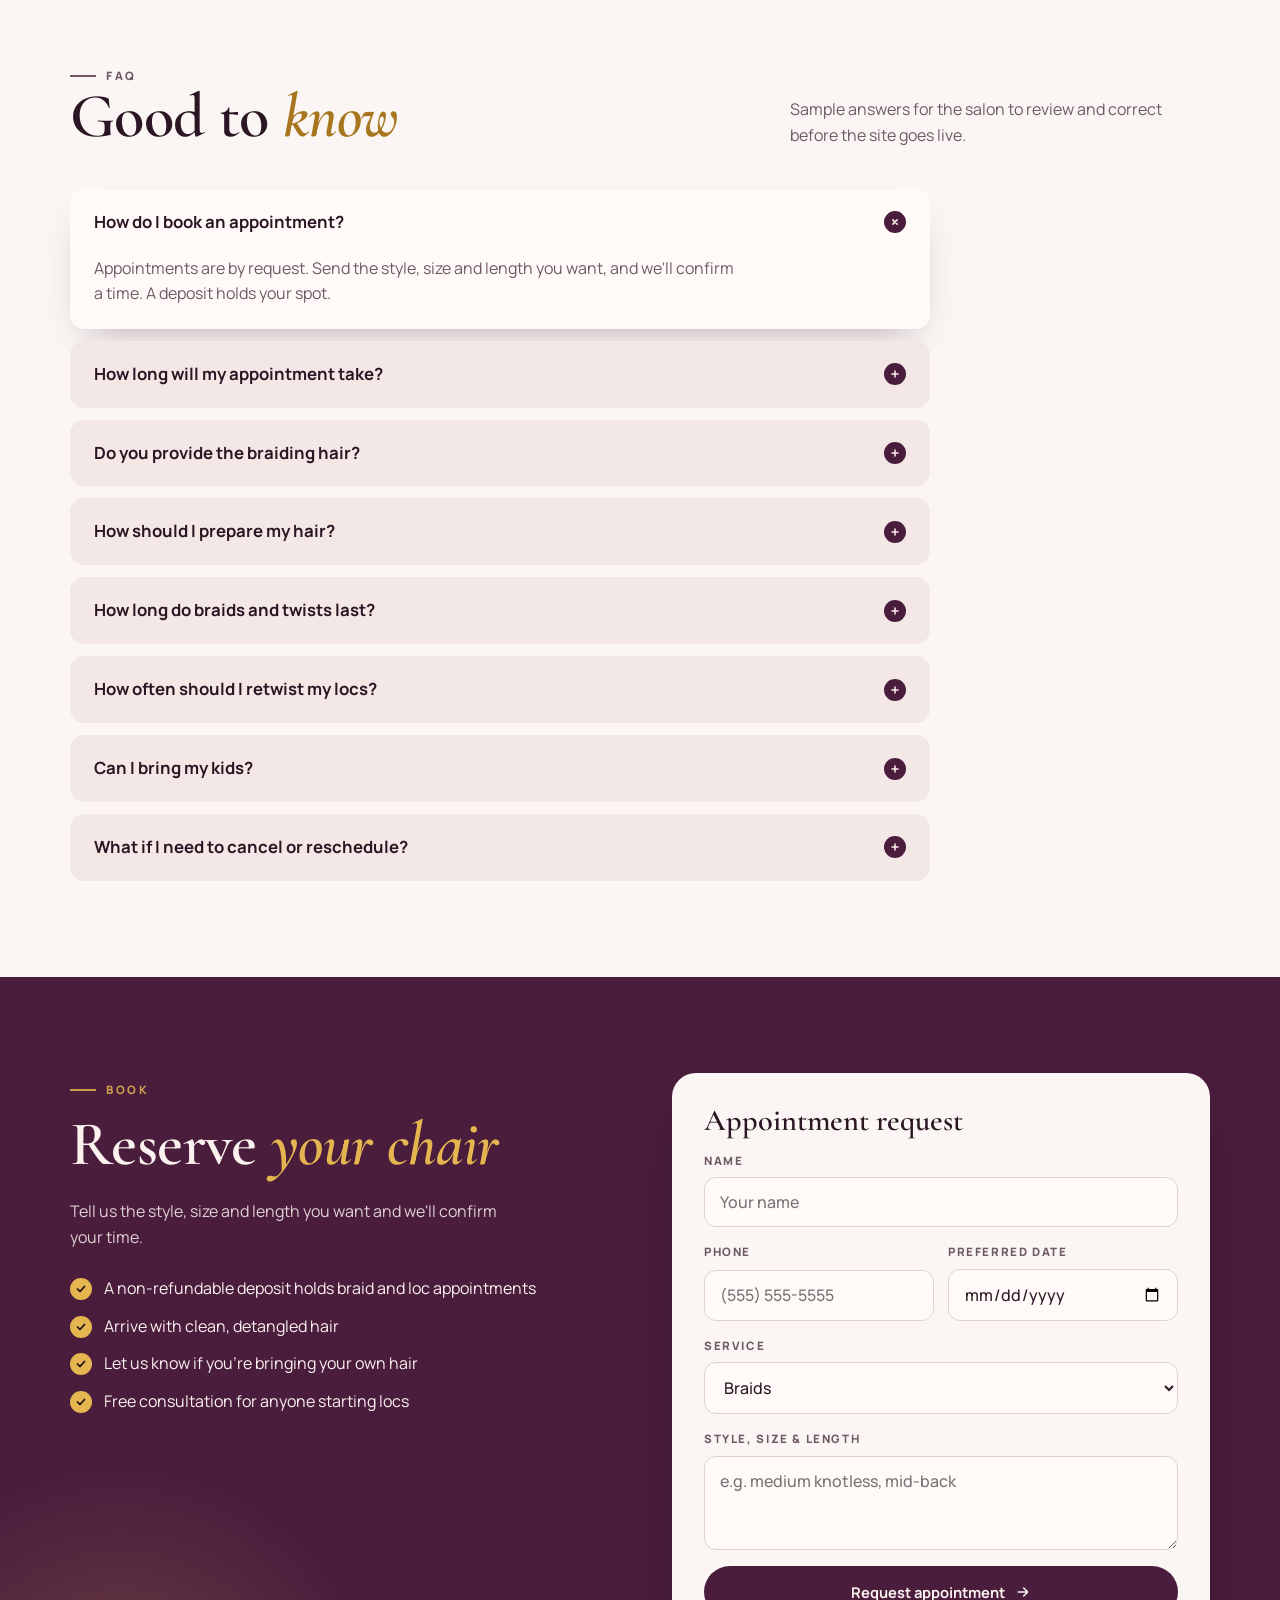
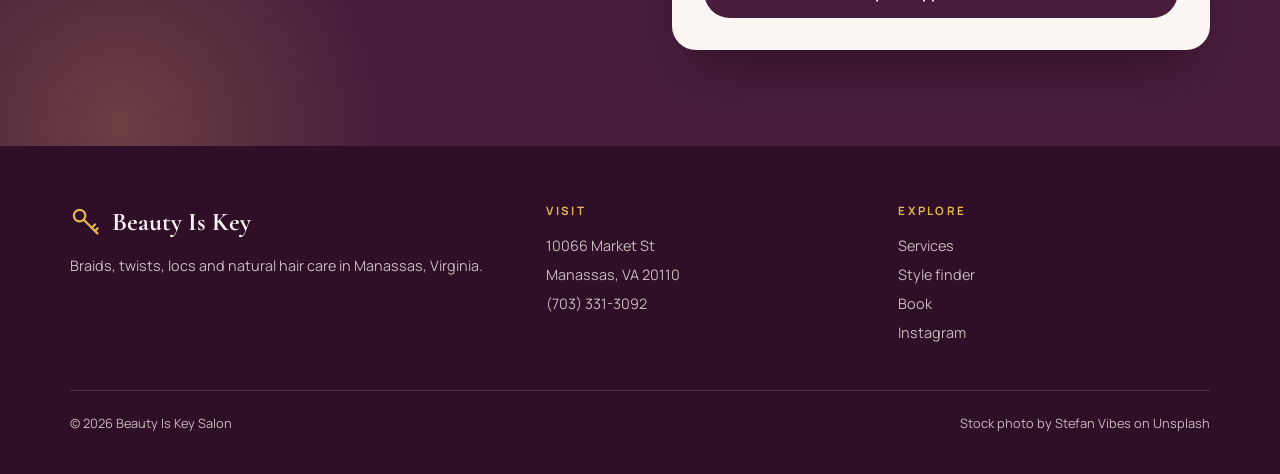
==== commit 66f414e1: "Add files via upload" ====
--- a/index.html
+++ b/index.html
@@ -12,12 +12,12 @@
 <meta property="og:description" content="Healthy hair first, then a style that lasts. Braids, twists, locs and natural hair care by appointment.">
 <meta name="twitter:card" content="summary_large_image">
 <link rel="icon" href="data:image/svg+xml,%3Csvg xmlns='http://www.w3.org/2000/svg' viewBox='0 0 100 100'%3E%3Crect width='100' height='100' rx='22' fill='%232e0f27'/%3E%3Cg transform='translate(14 14) scale(.72)' fill='none' stroke='%23e5b650' stroke-width='9' stroke-linecap='round' stroke-linejoin='round'%3E%3Ccircle cx='30' cy='30' r='18'/%3E%3Cpath d='M43 43 L86 86M68 68 L78 58M78 78 L86 70'/%3E%3C/g%3E%3C/svg%3E">
-<link rel="preload" as="image" href="photos/hero-salon-chair.jpg">
+<link rel="preload" as="image" href="hero-salon-chair.jpg">
 <script type="application/ld+json">{"@context":"https://schema.org","@type":"HairSalon","name":"Beauty Is Key Salon","description":"Salon for braids, twists, locs and natural hair care, by appointment.","telephone":"+1-703-331-3092","address":{"@type":"PostalAddress","streetAddress":"10066 Market St","addressLocality":"Manassas","addressRegion":"VA","postalCode":"20110","addressCountry":"US"},"sameAs":["https://www.instagram.com/beautyiskeysalon/"]}</script>
 <link rel="preconnect" href="https://fonts.googleapis.com">
 <link rel="preconnect" href="https://fonts.gstatic.com" crossorigin>
 <link rel="stylesheet" href="https://fonts.googleapis.com/css2?family=Cormorant+Garamond:ital,wght@0,500;0,600;0,700;1,500;1,600&family=Manrope:wght@400;500;600;700;800&display=swap">
-<link rel="stylesheet" href="css/styles.css">
+<link rel="stylesheet" href="styles.css">
 </head>
 <body>
 <a class="skip" href="#services">Skip to content</a>
@@ -372,7 +372,7 @@
   applyBooking();
 }
 
-/* gallery: set "src" (e.g. "photos/knotless.jpg") and optional "href" to an Instagram post */
+/* gallery: set "src" (e.g. "knotless.jpg") and optional "href" to an Instagram post */
 var IG="https://www.instagram.com/beautyiskeysalon/";
 var gallery=[
   {cap:"Knotless braids",src:"",href:""},
--- a/styles.css
+++ b/styles.css
@@ -0,0 +1,294 @@
+/* Beauty Is Key Salon — site styles */
+:root{
+  --bg:#fbf6f4;--surface:#f3e8e6;--card:#fffaf8;--fg:#2b1624;--muted:#6e5a66;
+  --plum:#4a1d3d;--plum2:#2e0f27;--brass:#a8761f;--brass-text:#86590f;--gold:#e5b650;--blush:#e9c8c8;
+  --on-plum:#fbf1ee;--line:#e2d1cf;
+  --display:"Cormorant Garamond",Georgia,serif;--body:"Manrope",system-ui,sans-serif;
+  --r:18px;--shadow:0 18px 40px -18px rgba(46,15,39,.35);
+  --safe-t:env(safe-area-inset-top,0px);--safe-b:env(safe-area-inset-bottom,0px);
+  color-scheme:light;
+}
+@media (prefers-color-scheme:dark){:root{
+  --bg:#1a0f17;--surface:#24131d;--card:#2b1823;--fg:#f6e9e6;--muted:#bda7b0;
+  --plum:#5c2650;--brass:#d9a441;--brass-text:#d9a441;--blush:#6b3a4d;--line:#3b2432;--shadow:0 18px 40px -18px rgba(0,0,0,.7);color-scheme:dark}}
+*{box-sizing:border-box}
+html{scroll-behavior:smooth;scroll-padding-top:calc(76px + var(--safe-t))}
+@media (prefers-reduced-motion:reduce){html{scroll-behavior:auto}}
+body{margin:0;background:var(--bg);color:var(--fg);font:16px/1.6 var(--body);-webkit-font-smoothing:antialiased;padding-bottom:var(--safe-b)}
+img{max-width:100%;display:block}
+a{color:inherit}
+[hidden]{display:none!important}
+:focus-visible{outline:3px solid var(--brass-text);outline-offset:3px;border-radius:6px}
+.hero :focus-visible,.finder :focus-visible,.book :focus-visible,footer :focus-visible,header:not(.solid) :focus-visible,.mbar :focus-visible{outline-color:var(--gold)}
+.book form :focus-visible{outline-color:var(--brass-text)}
+.wrap{max-width:1180px;margin:0 auto;padding-inline:max(20px,env(safe-area-inset-left,0px)) max(20px,env(safe-area-inset-right,0px))}
+h1,h2,h3{font-family:var(--display);font-weight:600;line-height:1.02;margin:0;text-wrap:balance}
+h2{font-size:clamp(2.4rem,5.6vw,3.9rem);letter-spacing:-.01em}
+h2 em{font-style:italic;color:var(--brass)}
+.eyebrow{display:inline-flex;align-items:center;gap:10px;font-size:.72rem;font-weight:800;letter-spacing:.22em;text-transform:uppercase;color:var(--brass-text);margin:0 0 14px}
+.eyebrow::before{content:"";width:26px;height:1.5px;background:currentColor}
+.muted{color:var(--muted)}
+.note{font-size:.8rem;color:var(--muted)}
+section{padding-block:96px}
+@media (max-width:800px){section{padding-block:64px}}
+.sec-head{display:flex;justify-content:space-between;align-items:end;gap:24px;flex-wrap:wrap;margin-bottom:40px}
+.sec-head p{margin:0;max-width:42ch;color:var(--muted)}
+
+/* buttons */
+.btn{display:inline-flex;align-items:center;gap:10px;background:var(--plum);color:var(--on-plum);padding:14px 26px;border-radius:999px;font:700 .92rem var(--body);text-decoration:none;border:0;cursor:pointer;transition:transform .2s,background .2s,color .2s,box-shadow .2s}
+.btn:hover{background:var(--brass);color:#1a0f17;transform:translateY(-2px);box-shadow:var(--shadow)}
+.btn.gold{background:var(--gold);color:#1a0f17}
+.btn.gold:hover{background:var(--on-plum)}
+.btn.ghost{background:transparent;color:inherit;border:1.5px solid currentColor}
+.btn.ghost:hover{background:var(--fg);color:var(--bg)}
+.btn svg{width:16px;height:16px}
+
+/* header */
+body::before{content:"";position:fixed;inset:0 0 auto;height:var(--safe-t);z-index:30;background:var(--plum2)}
+header{position:fixed;top:var(--safe-t);left:0;right:0;z-index:20;transition:background .3s,box-shadow .3s,color .3s;color:var(--on-plum)}
+header.solid{background:color-mix(in srgb,var(--bg) 88%,transparent);-webkit-backdrop-filter:blur(14px);backdrop-filter:blur(14px);color:var(--fg);box-shadow:0 1px 0 var(--line)}
+.bar{display:flex;align-items:center;justify-content:space-between;gap:16px;height:72px}
+.brand{display:flex;align-items:center;gap:10px;font-family:var(--display);font-size:1.6rem;font-weight:700;text-decoration:none}
+.brand svg{width:32px;height:32px;color:var(--gold)}
+header.solid .brand svg{color:var(--brass)}
+nav.main{display:flex;gap:26px;align-items:center;font-size:.9rem;font-weight:600}
+nav.main a:not(.btn){text-decoration:none;opacity:.8;position:relative}
+nav.main a:not(.btn):hover{opacity:1}
+nav.main a:not(.btn)::after{content:"";position:absolute;left:0;right:100%;bottom:-4px;height:1.5px;background:var(--gold);transition:right .25s}
+nav.main a:not(.btn):hover::after{right:0}
+header:not(.solid) nav.main .btn{background:var(--gold);color:#1a0f17}
+.menu-btn{display:none;background:none;border:0;color:inherit;padding:8px;cursor:pointer}
+.menu-btn svg{width:28px;height:28px}
+@media (max-width:860px){
+  .menu-btn{display:block}
+  nav.main{position:absolute;inset:72px 0 auto;flex-direction:column;align-items:stretch;gap:0;background:var(--bg);color:var(--fg);padding:8px 20px 24px;box-shadow:var(--shadow);transform:translateY(-12px);opacity:0;pointer-events:none;transition:.25s}
+  nav.main.open{transform:none;opacity:1;pointer-events:auto}
+  nav.main a:not(.btn){padding:14px 0;border-bottom:1px solid var(--line);opacity:1;font-size:1.05rem}
+  nav.main a:not(.btn)::after{display:none}
+  nav.main .btn{margin-top:16px;justify-content:center}
+  header:not(.solid) nav.main .btn{background:var(--plum);color:var(--on-plum)}
+}
+
+/* hero */
+.hero{position:relative;min-height:min(100svh,900px);display:flex;align-items:flex-end;color:var(--on-plum);background:var(--plum2);overflow:hidden;isolation:isolate}
+.hero .photo{position:absolute;inset:0;background:url("hero-salon-chair.jpg") center 45%/cover no-repeat;z-index:-2;transform:scale(1.08)}
+@media (prefers-reduced-motion:no-preference){.hero .photo{animation:kenburns 22s ease-out forwards}@keyframes kenburns{to{transform:scale(1)}}}
+.hero::before{content:"";position:absolute;inset:0;z-index:-1;background:linear-gradient(100deg,rgba(28,8,24,.94) 0%,rgba(46,15,39,.78) 42%,rgba(46,15,39,.25) 100%),linear-gradient(0deg,rgba(20,6,17,.85),transparent 45%)}
+.hero .wrap{width:100%;padding-top:calc(150px + var(--safe-t));padding-bottom:56px}
+.hero .eyebrow{color:var(--gold)}
+.hero h1{font-size:clamp(3.6rem,10.5vw,8.4rem);line-height:.9;letter-spacing:-.02em;max-width:11ch}
+.hero h1 em{display:block;font-style:italic;background:linear-gradient(90deg,#f6d58b,#c98a2b 70%);-webkit-background-clip:text;background-clip:text;color:transparent;padding-right:.1em}
+.now{display:flex;align-items:center;gap:12px;flex-wrap:wrap;margin:0 0 32px}
+.now .lbl{font-size:.7rem;font-weight:800;letter-spacing:.2em;text-transform:uppercase;opacity:.7}
+.rotator{display:inline-grid;height:1.5em;overflow:hidden;font-family:var(--display);font-style:italic;font-size:1.5rem;line-height:1.5em}
+.rotator span{grid-area:1/1;white-space:nowrap;color:var(--gold);font-weight:600;opacity:0;transform:translateY(100%)}
+.rotator span.on{opacity:1;transform:none;transition:transform .5s,opacity .5s}
+.rotator span.off{opacity:0;transform:translateY(-100%);transition:transform .5s,opacity .5s}
+.hero .lead{font-size:clamp(1.05rem,2vw,1.25rem);max-width:48ch;margin:26px 0 16px;color:rgba(251,241,238,.86)}
+.hero .cta{display:flex;gap:12px;flex-wrap:wrap}
+.hero-meta{display:grid;grid-template-columns:repeat(3,auto);justify-content:start;gap:0;margin-top:64px;border-top:1px solid rgba(251,241,238,.22);padding-top:24px}
+.hero-meta div{padding-right:44px;margin-right:44px;border-right:1px solid rgba(251,241,238,.22)}
+.hero-meta div:last-child{border:0;margin:0;padding:0}
+.hero-meta b{display:block;font-family:var(--display);font-size:2rem;font-weight:600;color:var(--gold);line-height:1}
+.hero-meta span{font-size:.8rem;letter-spacing:.06em;opacity:.8}
+.badge{position:absolute;right:max(24px,5vw);bottom:64px;width:150px;height:150px;color:var(--gold)}
+.badge svg{width:100%;height:100%}
+@media (prefers-reduced-motion:no-preference){.badge .ring{animation:spin 24s linear infinite;transform-origin:50% 50%}@keyframes spin{to{transform:rotate(360deg)}}}
+@media (max-width:860px){.badge{display:none}.hero-meta{grid-template-columns:1fr 1fr 1fr}.hero-meta div{padding-right:14px;margin-right:14px}.hero-meta b{font-size:1.5rem}}
+
+/* marquee */
+.strip{background:var(--gold);color:#2b1020;overflow:hidden;white-space:nowrap}
+.track{display:inline-flex;padding-block:16px}
+.track span{font-family:var(--display);font-size:1.6rem;font-weight:600;font-style:italic;padding-right:30px}
+.track span::after{content:"✦";font-style:normal;font-size:.85rem;padding-left:30px;opacity:.6}
+@media (prefers-reduced-motion:no-preference){.track{animation:slide 40s linear infinite}@keyframes slide{to{transform:translateX(-50%)}}}
+
+/* services */
+.services{background:var(--surface)}
+.tabs{display:inline-flex;gap:4px;flex-wrap:wrap;margin-bottom:28px;background:var(--card);padding:5px;border-radius:999px;border:1px solid var(--line)}
+.tab{font:700 .9rem var(--body);padding:11px 22px;border-radius:999px;border:0;background:transparent;color:var(--muted);cursor:pointer;transition:.2s}
+.tab:hover{color:var(--fg)}
+.tab[aria-selected="true"]{background:var(--plum);color:var(--on-plum)}
+.list{display:grid;grid-template-columns:repeat(2,1fr);gap:14px}
+.li{display:grid;grid-template-columns:1fr auto;gap:4px 18px;background:var(--card);border:1px solid var(--line);border-radius:var(--r);padding:22px 24px;align-items:center;min-width:0;transition:transform .25s,box-shadow .25s,border-color .25s}
+.li:hover{transform:translateY(-3px);box-shadow:var(--shadow);border-color:transparent}
+.li .t{font-weight:700;font-size:1.05rem}
+.li .t small{display:block;font-weight:500;color:var(--muted);font-size:.84rem}
+.li .dur{grid-column:1;color:var(--muted);font-size:.85rem;display:flex;align-items:center;gap:6px}
+.li .price{grid-row:1/span 2;grid-column:2;font-family:var(--display);font-size:2.1rem;font-weight:600;color:var(--plum)}
+@media (prefers-color-scheme:dark){.li .price{color:var(--gold)}}
+.li .bk{grid-column:1/-1;justify-self:start;font-size:.82rem;font-weight:800;color:var(--brass-text);text-decoration:none;margin-top:6px;letter-spacing:.04em}
+.li .bk:hover{text-decoration:underline;text-underline-offset:3px}
+@media (prefers-reduced-motion:no-preference){.list .li{animation:pop .4s both}@keyframes pop{from{opacity:0;transform:translateY(10px)}}}
+@media (max-width:800px){.list{grid-template-columns:1fr}}
+
+/* finder */
+.finder{background:var(--plum2);color:var(--on-plum);position:relative;overflow:hidden}
+.finder::before{content:"";position:absolute;width:620px;height:620px;right:-200px;top:-220px;border-radius:50%;background:radial-gradient(circle,rgba(229,182,80,.25),transparent 65%)}
+.finder .eyebrow{color:var(--gold)}
+.finder h2 em{color:var(--gold)}
+.fgrid{display:grid;grid-template-columns:1.1fr .9fr;gap:48px;align-items:start;position:relative}
+.q{margin-bottom:26px}
+.q h3{font-family:var(--body);font-size:.78rem;font-weight:800;letter-spacing:.16em;text-transform:uppercase;margin-bottom:12px;opacity:.75}
+.chips{display:flex;flex-wrap:wrap;gap:8px}
+.chip{font:600 .92rem var(--body);padding:11px 18px;border-radius:999px;border:1.5px solid rgba(251,241,238,.3);background:transparent;color:var(--on-plum);cursor:pointer;transition:.2s}
+.chip:hover{border-color:var(--gold)}
+.chip[aria-pressed="true"]{background:var(--gold);border-color:var(--gold);color:#1a0f17}
+.result{background:linear-gradient(160deg,rgba(255,255,255,.1),rgba(255,255,255,.03));border:1px solid rgba(251,241,238,.18);border-radius:24px;padding:32px;min-height:300px;display:flex;flex-direction:column}
+.result .k{font-size:.72rem;font-weight:800;letter-spacing:.2em;text-transform:uppercase;color:var(--gold)}
+.result h3{font-size:clamp(2.2rem,4vw,3rem);margin:10px 0 8px}
+.result p{margin:0 0 20px;opacity:.82}
+.result .facts{display:flex;gap:28px;margin:auto 0 24px;padding-top:20px;border-top:1px solid rgba(251,241,238,.18)}
+.result .facts b{display:block;font-family:var(--display);font-size:1.8rem;color:var(--gold);line-height:1}
+.result .facts span{font-size:.78rem;opacity:.7}
+.result.empty{justify-content:center;align-items:center;text-align:center;opacity:.8}
+.result.empty svg{width:56px;height:56px;color:var(--gold);margin-bottom:14px}
+@media (max-width:860px){.fgrid{grid-template-columns:1fr}}
+
+/* process */
+.steps{display:grid;grid-template-columns:repeat(4,1fr);gap:18px;counter-reset:s}
+.step{background:var(--card);border:1px solid var(--line);border-radius:var(--r);padding:28px 24px;position:relative;counter-increment:s}
+.step::before{content:"0" counter(s);font-family:var(--display);font-size:3.4rem;font-weight:600;color:var(--blush);line-height:1;display:block;margin-bottom:14px}
+@media (prefers-color-scheme:dark){.step::before{color:var(--plum)}}
+.step h3{font-size:1.6rem;margin-bottom:8px}
+.step p{margin:0;color:var(--muted);font-size:.95rem}
+@media (max-width:900px){.steps{grid-template-columns:1fr 1fr}}
+@media (max-width:560px){.steps{grid-template-columns:1fr}}
+
+/* gallery */
+.mosaic{display:grid;grid-template-columns:repeat(4,1fr);grid-auto-rows:170px;gap:14px}
+.tile{position:relative;overflow:hidden;isolation:isolate;border-radius:var(--r);display:flex;align-items:end;padding:16px;font-size:.74rem;font-weight:800;letter-spacing:.12em;text-transform:uppercase;color:var(--on-plum);text-decoration:none;min-width:0}
+.tile .bgi{position:absolute;inset:0;z-index:-2;transition:transform .6s}
+.tile:hover .bgi{transform:scale(1.07)}
+.tile::before{content:"";position:absolute;inset:0;z-index:-1;background:repeating-linear-gradient(115deg,rgba(255,255,255,.07) 0 10px,transparent 10px 20px)}
+.tile.photo::before{background:linear-gradient(transparent 50%,rgba(0,0,0,.7))}
+.tile .ig{position:absolute;top:14px;right:14px;width:34px;height:34px;border-radius:50%;background:rgba(0,0,0,.25);display:grid;place-items:center;opacity:0;transform:scale(.8);transition:.25s}
+.tile:hover .ig{opacity:1;transform:none}
+.tile .ig svg{width:16px;height:16px}
+.t1{grid-column:span 2;grid-row:span 2}.t1 .bgi{background:linear-gradient(160deg,var(--plum),#8a3f6e)}
+.t2 .bgi{background:linear-gradient(135deg,var(--brass),#7a5214)}
+.t3{color:var(--fg)}.t3 .bgi{background:var(--blush)}
+.t4{grid-row:span 2}.t4 .bgi{background:linear-gradient(200deg,#8a3f6e,var(--plum))}
+.t5{color:var(--fg)}.t5 .bgi{background:var(--surface);border:1px solid var(--line);border-radius:inherit}
+.t6{grid-column:span 2;color:#1a0f17}.t6 .bgi{background:linear-gradient(90deg,var(--blush),var(--gold))}
+.tile.photo{color:#fff}
+.tile.photo .bgi{background-size:cover;background-position:center}
+@media (max-width:800px){.mosaic{grid-template-columns:1fr 1fr;grid-auto-rows:150px}.t6{grid-column:span 2}}
+
+/* visit */
+.visit{background:var(--surface)}
+.two{display:grid;grid-template-columns:1fr 1fr;gap:64px}
+.two>*{min-width:0}
+.about p{color:var(--muted);max-width:52ch}
+.pull{font-family:var(--display);font-style:italic;font-size:1.7rem;line-height:1.25;color:var(--fg)!important;border-left:3px solid var(--brass);padding-left:20px;margin:28px 0}
+.card{background:var(--card);border:1px solid var(--line);border-radius:24px;padding:32px;box-shadow:var(--shadow)}
+.hours{width:100%;border-collapse:collapse;margin:18px 0 22px}
+.hours td{padding:12px 0;border-bottom:1px solid var(--line)}
+.hours td:last-child{text-align:right;font-weight:700}
+.addr{display:grid;gap:14px;margin-bottom:24px}
+.addr div{display:flex;gap:14px;align-items:flex-start}
+.addr svg{width:20px;height:20px;flex:none;color:var(--brass);margin-top:3px}
+.reviews{margin-top:22px;border:1.5px dashed var(--line);border-radius:var(--r);padding:22px;text-align:center}
+.stars{color:var(--brass);letter-spacing:4px;font-size:1.2rem}
+@media (max-width:860px){.two{grid-template-columns:1fr;gap:40px}}
+
+/* faq */
+.faq{display:grid;gap:12px;max-width:860px}
+.faq details{background:var(--surface);border-radius:14px;padding:0 24px;transition:background .2s}
+.faq details[open]{background:var(--card);box-shadow:var(--shadow)}
+.faq summary{cursor:pointer;font-weight:700;font-size:1.05rem;padding:20px 36px 20px 0;list-style:none;position:relative}
+.faq summary::-webkit-details-marker{display:none}
+.faq summary::after{content:"";position:absolute;right:0;top:50%;width:22px;height:22px;margin-top:-11px;border-radius:50%;background:var(--plum) url("data:image/svg+xml,%3Csvg xmlns='http://www.w3.org/2000/svg' viewBox='0 0 24 24' fill='none' stroke='%23fbf1ee' stroke-width='3' stroke-linecap='round'%3E%3Cpath d='M12 6v12M6 12h12'/%3E%3C/svg%3E") center/12px no-repeat;transition:transform .25s}
+.faq details[open] summary::after{transform:rotate(45deg)}
+.faq details p{margin:0 0 22px;color:var(--muted);max-width:64ch}
+
+/* book */
+.book{background:var(--plum);color:var(--on-plum);position:relative;overflow:hidden}
+.book::after{content:"";position:absolute;left:-160px;bottom:-260px;width:560px;height:560px;border-radius:50%;background:radial-gradient(circle,rgba(229,182,80,.22),transparent 65%);pointer-events:none}
+.book .eyebrow{color:var(--gold)}
+.book h2 em{color:var(--gold)}
+.book .two{align-items:start;position:relative;z-index:1}
+.book .intro p{opacity:.85;max-width:44ch}
+.checks{list-style:none;padding:0;margin:26px 0 0;display:grid;gap:12px}
+.checks li{display:flex;gap:12px;align-items:flex-start}
+.checks li::before{content:"";flex:none;width:22px;height:22px;border-radius:50%;margin-top:2px;background:var(--gold) url("data:image/svg+xml,%3Csvg xmlns='http://www.w3.org/2000/svg' viewBox='0 0 24 24' fill='none' stroke='%231a0f17' stroke-width='3.5' stroke-linecap='round' stroke-linejoin='round'%3E%3Cpath d='M5 12l5 5 9-10'/%3E%3C/svg%3E") center/12px no-repeat}
+form{display:grid;gap:16px;background:var(--bg);color:var(--fg);padding:32px;border-radius:24px;box-shadow:0 30px 60px -20px rgba(0,0,0,.45)}
+form h3{font-size:1.9rem}
+label{font-size:.72rem;font-weight:800;letter-spacing:.14em;text-transform:uppercase;display:grid;gap:7px;color:var(--muted)}
+input,select,textarea{font:500 1rem var(--body);padding:13px 15px;border-radius:12px;border:1.5px solid var(--line);background:var(--card);color:var(--fg);width:100%;letter-spacing:normal;text-transform:none;transition:border-color .2s}
+input:focus,select:focus,textarea:focus{outline:none;border-color:var(--brass)}
+.row2{display:grid;grid-template-columns:1fr 1fr;gap:14px}
+@media (max-width:560px){.row2{grid-template-columns:1fr}}
+form .btn{justify-content:center;padding-block:16px}
+.ticket{display:none;background:var(--surface);border-radius:14px;padding:18px 20px;font-size:.92rem}
+.ticket.show{display:block}
+.ticket b{font-family:var(--display);font-size:1.4rem;display:block;margin-bottom:6px}
+.ticket pre{white-space:pre-wrap;font:inherit;margin:0 0 12px;color:var(--muted)}
+.ticket .row{display:flex;gap:10px;flex-wrap:wrap;align-items:center}
+.ticket .btn{padding:10px 18px;font-size:.85rem}
+#bookext{display:none}
+
+/* footer */
+footer{background:var(--plum2);color:rgba(251,241,238,.75);padding-block:56px 40px;font-size:.9rem}
+.fcols{display:grid;grid-template-columns:1.4fr 1fr 1fr;gap:40px;margin-bottom:40px}
+footer .brand{color:var(--on-plum);margin-bottom:12px}
+footer h4{color:var(--gold);font-size:.72rem;letter-spacing:.2em;text-transform:uppercase;margin:0 0 14px}
+footer p{margin:0 0 6px}
+footer a{text-decoration:none}footer a:hover{color:var(--gold)}
+.fine{border-top:1px solid rgba(251,241,238,.15);padding-top:22px;display:flex;justify-content:space-between;gap:16px;flex-wrap:wrap;font-size:.8rem}
+@media (max-width:760px){.fcols{grid-template-columns:1fr}}
+
+/* mobile book bar */
+.mbar{position:fixed;left:12px;right:12px;bottom:calc(12px + var(--safe-b));z-index:15;display:none;transform:translateY(140%);transition:transform .35s}
+.mbar.show{transform:none}
+.mbar .btn{width:100%;justify-content:center;box-shadow:0 14px 30px -10px rgba(0,0,0,.5)}
+@media (max-width:860px){.mbar{display:block}}
+
+/* reveal */
+@media (prefers-reduced-motion:no-preference){
+  .rv{opacity:0;transform:translateY(28px);transition:opacity .8s cubic-bezier(.2,.7,.2,1),transform .8s cubic-bezier(.2,.7,.2,1)}
+  .rv.in{opacity:1;transform:none}
+  .rv.d1{transition-delay:.1s}.rv.d2{transition-delay:.2s}.rv.d3{transition-delay:.3s}
+}
+
+/* polish pass */
+.skip{position:fixed;left:12px;top:calc(12px + var(--safe-t));z-index:40;background:var(--gold);color:#1a0f17;padding:10px 18px;border-radius:999px;font-weight:700;text-decoration:none;transform:translateY(-300%)}
+.skip:focus{transform:none}
+.err{margin:-8px 0 0;color:#b03224;font-size:.85rem;font-weight:700}
+.hero .btn.ghost:hover,.finder .btn.ghost:hover{background:var(--on-plum);color:var(--plum2)}
+@media (prefers-color-scheme:dark){
+  .btn:not(.ghost){background:var(--gold);color:#1a0f17}
+  .btn:not(.ghost):hover{background:var(--on-plum);color:#1a0f17}
+  .t6{color:var(--fg)}
+  .err{color:#ff9d8f}
+}
+@media (max-width:860px){footer{padding-bottom:calc(104px + var(--safe-b))}}
+@media (max-width:560px){
+  .tabs{display:flex;flex-wrap:nowrap;overflow-x:auto;scrollbar-width:none;max-width:100%}
+  .tabs::-webkit-scrollbar{display:none}
+  .tab{flex:1 0 auto;padding:10px 13px;font-size:.84rem;white-space:nowrap}
+  .li{padding:18px}
+  .li .price{font-size:1.8rem}
+  .result,form,.card{padding:24px 20px}
+  .hero .wrap{padding-top:calc(120px + var(--safe-t));padding-bottom:40px}
+  .hero-meta{margin-top:44px}
+  .hero .cta .btn{flex:1 1 auto;justify-content:center}
+}
+.hero,.finder,.book,.strip{overflow:clip}
+.badge{bottom:190px}
+
+/* utilities (moved from inline styles) */
+.sprite{position:absolute}
+.hero{padding:0}
+.pt0{padding-top:0}
+.m0{margin:0}
+.mt22{margin-top:22px}
+.h-sm{font-size:2.4rem}
+.ig-follow{margin:28px 0 0}
+.reviews-note{margin:6px 0 0}
+.ext-note{color:var(--on-plum);margin-top:12px}
+.list .li:nth-child(2){animation-delay:45ms}.list .li:nth-child(3){animation-delay:90ms}.list .li:nth-child(4){animation-delay:135ms}
+.list .li:nth-child(5){animation-delay:180ms}.list .li:nth-child(6){animation-delay:225ms}.list .li:nth-child(7){animation-delay:270ms}
+.list .li:nth-child(8){animation-delay:315ms}
+#bookext.show{display:block}
+input[aria-invalid="true"]{border-color:#c0392b}
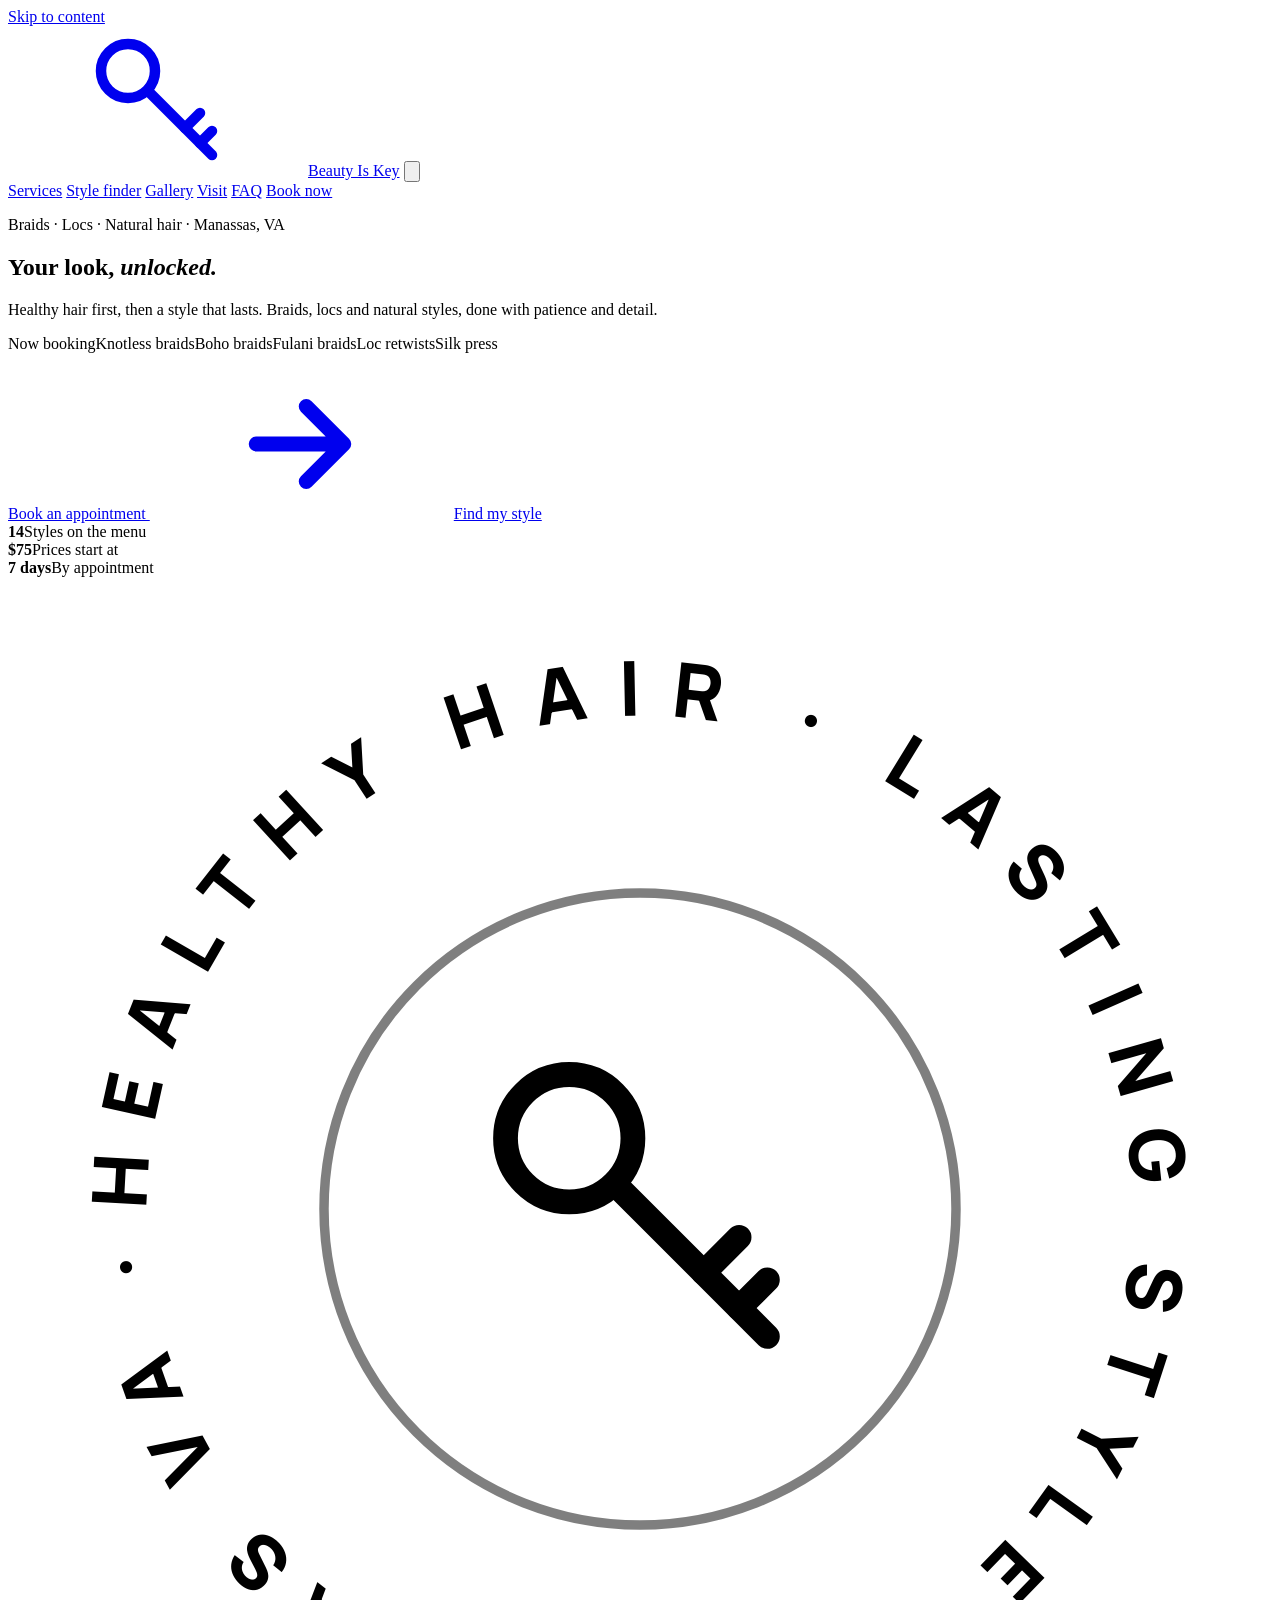
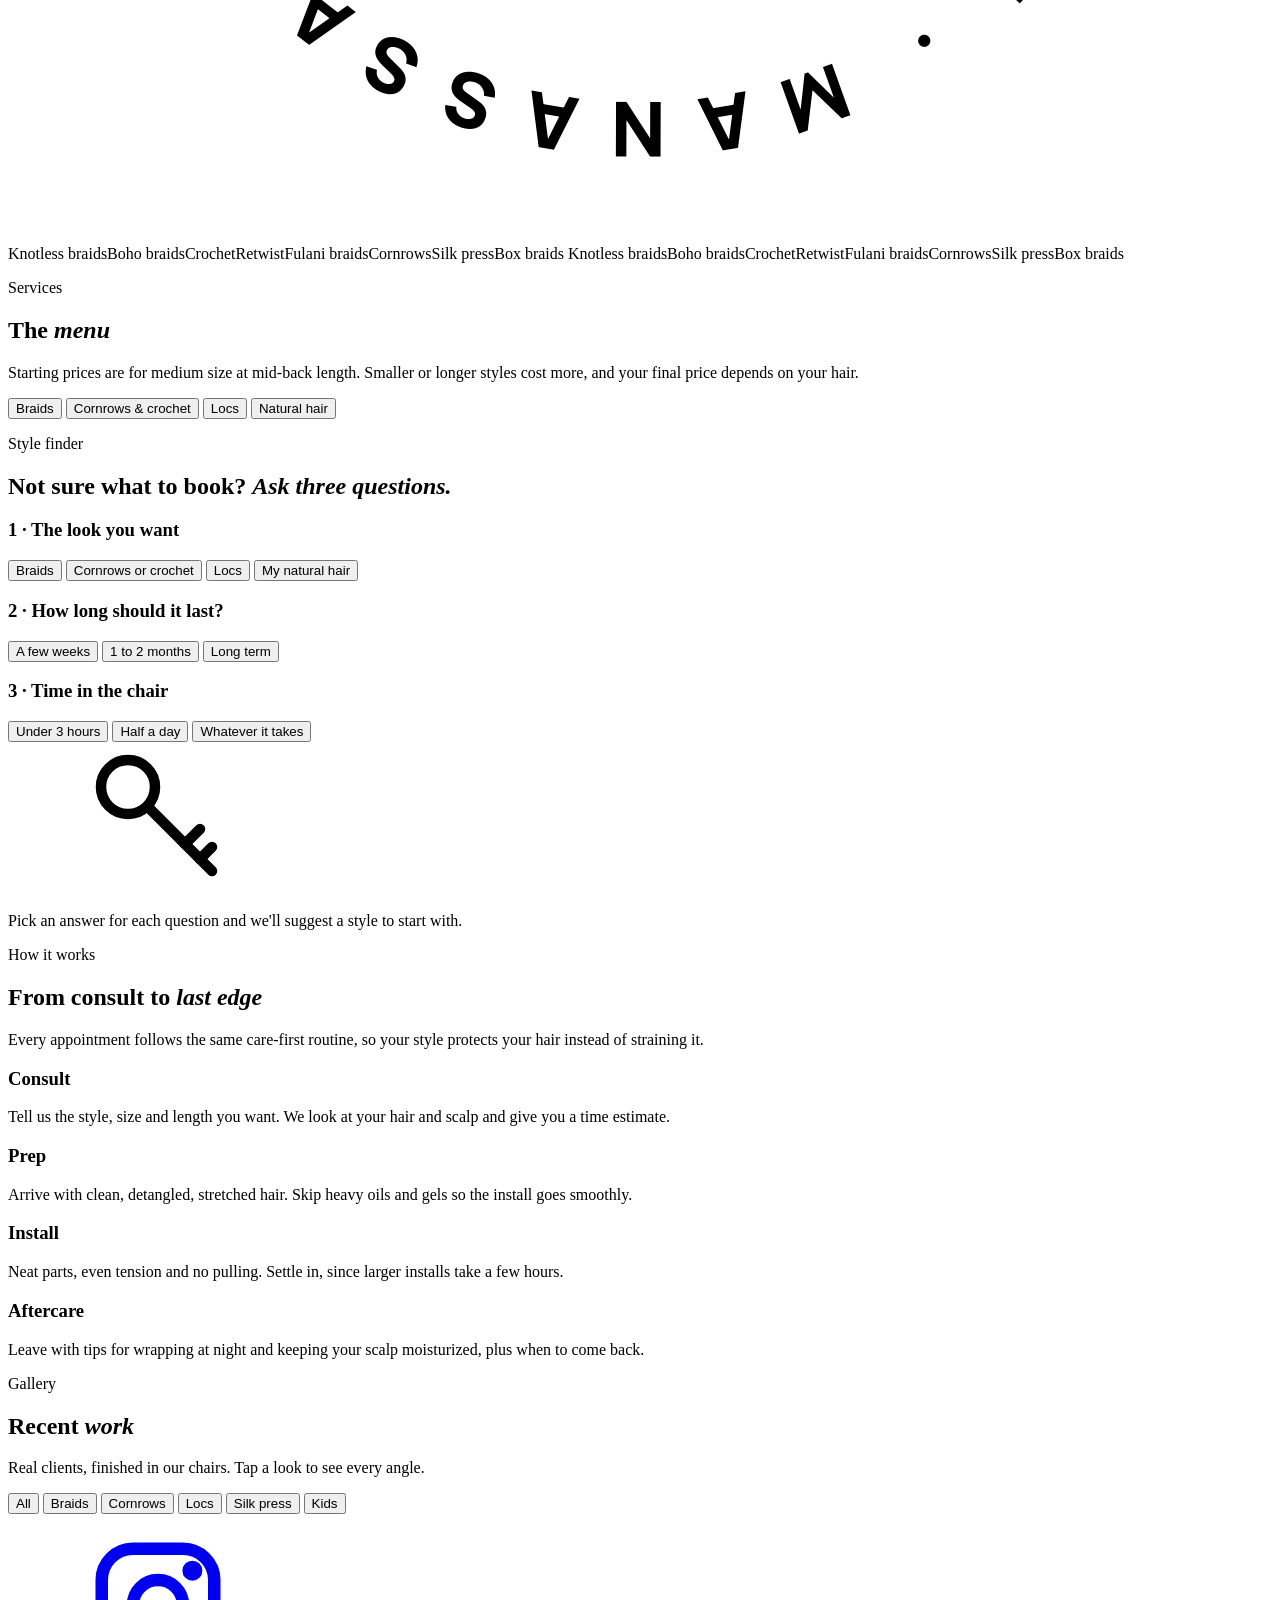
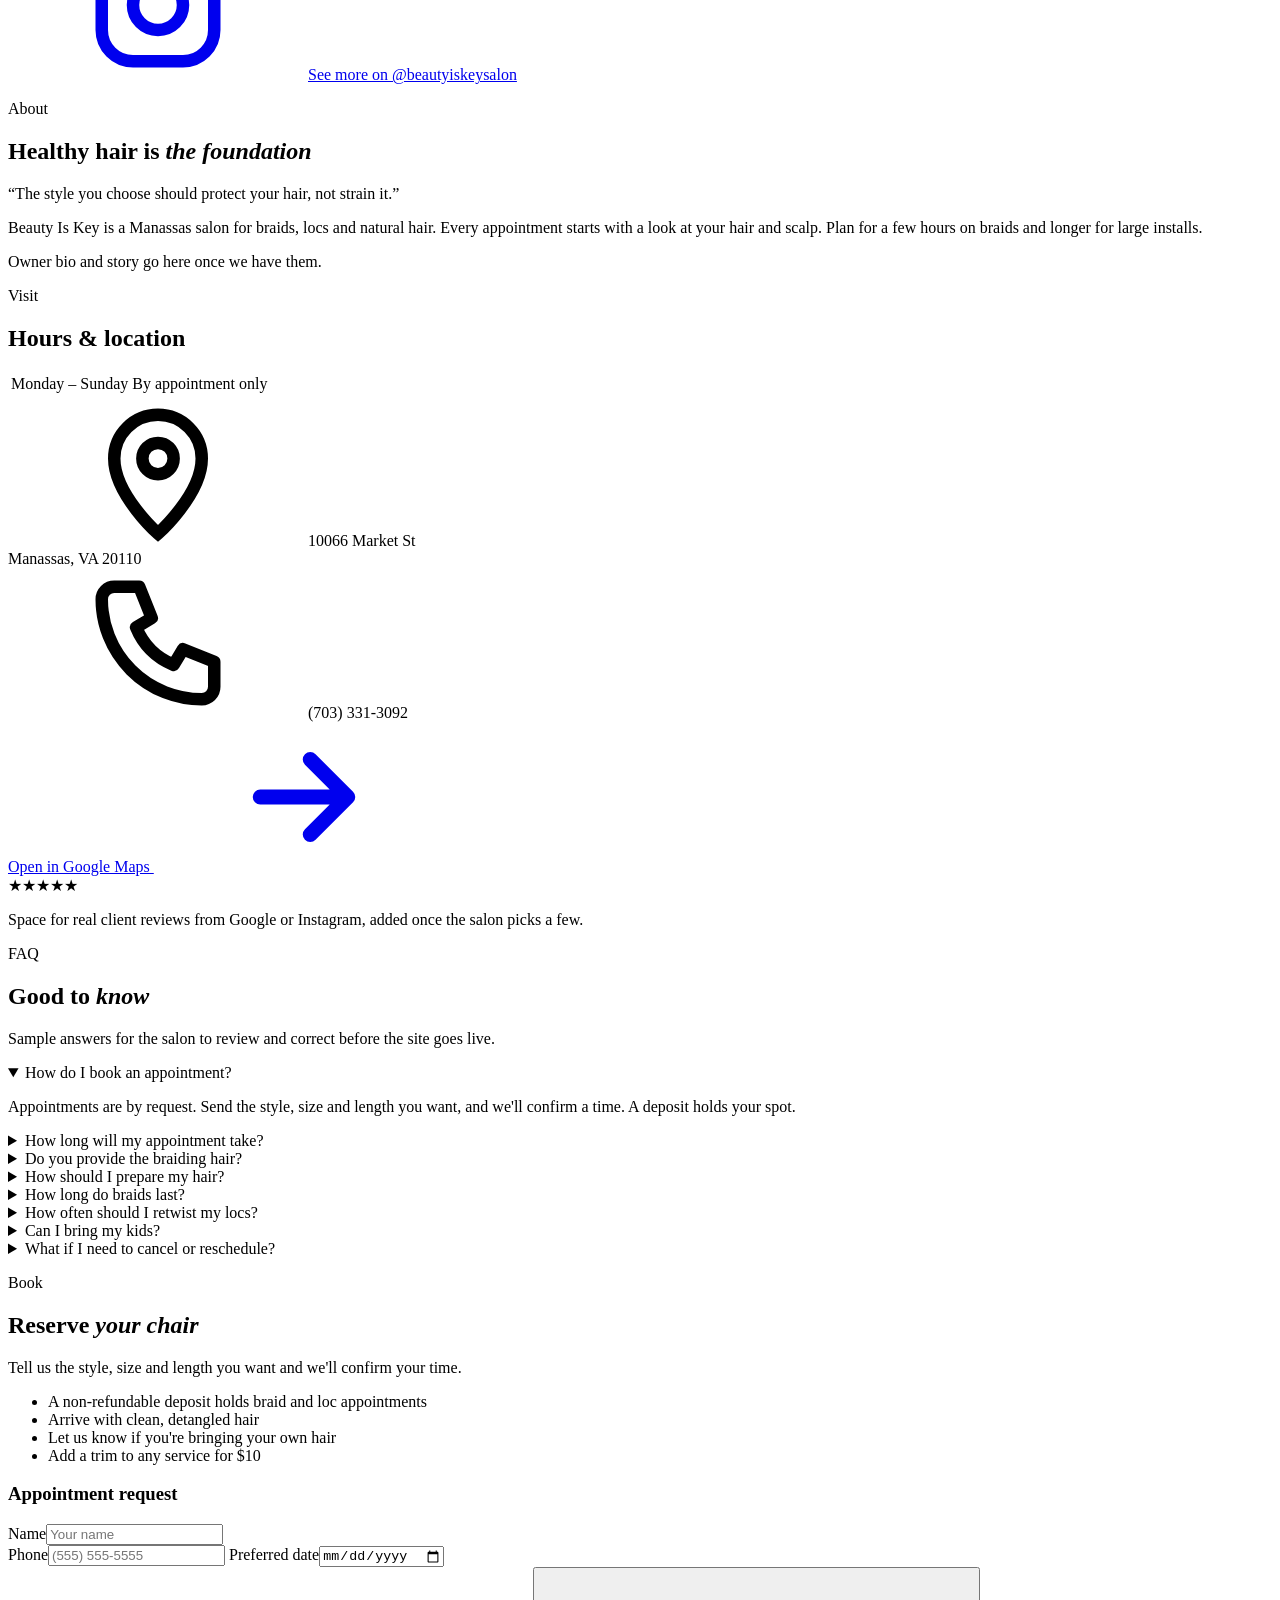
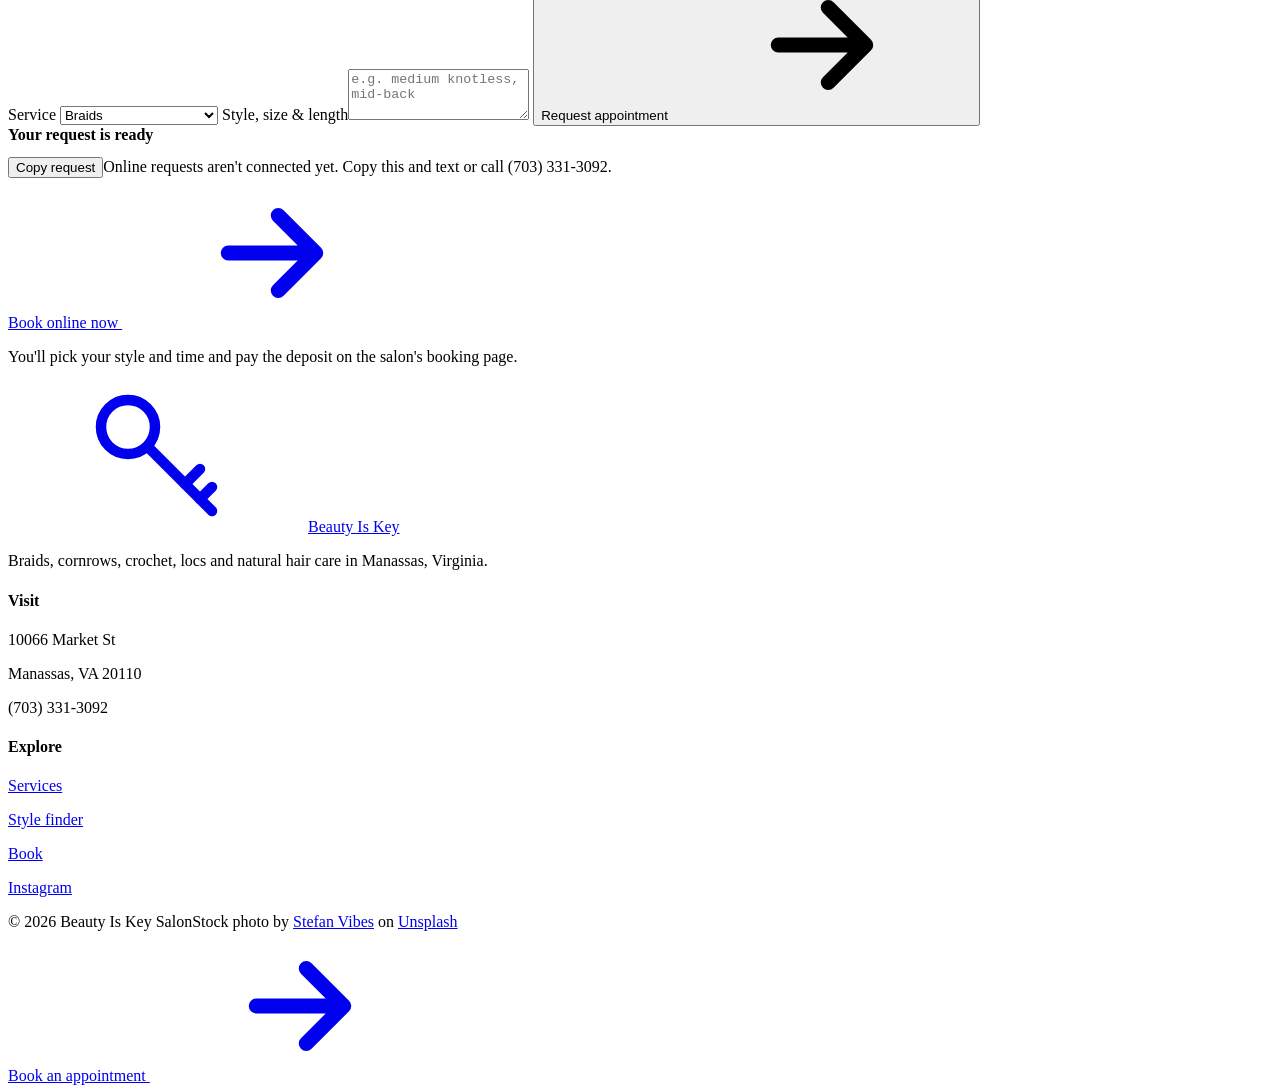
==== commit eb8e2add: "Add files via upload" ====
--- a/index.html
+++ b/index.html
@@ -4,20 +4,20 @@
 <meta charset="utf-8">
 <meta name="viewport" content="width=device-width,initial-scale=1,viewport-fit=cover">
 <title>Beauty Is Key Salon</title>
-<meta name="description" content="Beauty Is Key is a Manassas, VA salon for braids, twists, locs and natural hair care. By appointment, seven days a week.">
+<meta name="description" content="Beauty Is Key is a Manassas, VA salon for braids, cornrows, crochet, locs and natural hair care. By appointment, seven days a week.">
 <meta name="theme-color" content="#2e0f27">
 <meta property="og:type" content="website">
 <meta property="og:site_name" content="Beauty Is Key Salon">
-<meta property="og:title" content="Beauty Is Key Salon · Braids, Twists &amp; Locs in Manassas, VA">
-<meta property="og:description" content="Healthy hair first, then a style that lasts. Braids, twists, locs and natural hair care by appointment.">
+<meta property="og:title" content="Beauty Is Key Salon · Braids, Locs &amp; Natural Hair in Manassas, VA">
+<meta property="og:description" content="Healthy hair first, then a style that lasts. Braids, cornrows, crochet, locs and natural hair care by appointment.">
 <meta name="twitter:card" content="summary_large_image">
 <link rel="icon" href="data:image/svg+xml,%3Csvg xmlns='http://www.w3.org/2000/svg' viewBox='0 0 100 100'%3E%3Crect width='100' height='100' rx='22' fill='%232e0f27'/%3E%3Cg transform='translate(14 14) scale(.72)' fill='none' stroke='%23e5b650' stroke-width='9' stroke-linecap='round' stroke-linejoin='round'%3E%3Ccircle cx='30' cy='30' r='18'/%3E%3Cpath d='M43 43 L86 86M68 68 L78 58M78 78 L86 70'/%3E%3C/g%3E%3C/svg%3E">
-<link rel="preload" as="image" href="hero-salon-chair.jpg">
-<script type="application/ld+json">{"@context":"https://schema.org","@type":"HairSalon","name":"Beauty Is Key Salon","description":"Salon for braids, twists, locs and natural hair care, by appointment.","telephone":"+1-703-331-3092","address":{"@type":"PostalAddress","streetAddress":"10066 Market St","addressLocality":"Manassas","addressRegion":"VA","postalCode":"20110","addressCountry":"US"},"sameAs":["https://www.instagram.com/beautyiskeysalon/"]}</script>
+<link rel="preload" as="image" href="images/hero/hero-salon-chair.jpg">
+<script type="application/ld+json">{"@context":"https://schema.org","@type":"HairSalon","name":"Beauty Is Key Salon","description":"Salon for braids, cornrows, crochet, locs and natural hair care, by appointment.","telephone":"+1-703-331-3092","address":{"@type":"PostalAddress","streetAddress":"10066 Market St","addressLocality":"Manassas","addressRegion":"VA","postalCode":"20110","addressCountry":"US"},"sameAs":["https://www.instagram.com/beautyiskeysalon/"]}</script>
 <link rel="preconnect" href="https://fonts.googleapis.com">
 <link rel="preconnect" href="https://fonts.gstatic.com" crossorigin>
 <link rel="stylesheet" href="https://fonts.googleapis.com/css2?family=Cormorant+Garamond:ital,wght@0,500;0,600;0,700;1,500;1,600&family=Manrope:wght@400;500;600;700;800&display=swap">
-<link rel="stylesheet" href="styles.css">
+<link rel="stylesheet" href="css/styles.css">
 </head>
 <body>
 <a class="skip" href="#services">Skip to content</a>
@@ -49,17 +49,17 @@
   <section class="hero">
     <div class="photo" role="img" aria-label="Salon chair in a bright, modern salon"></div>
     <div class="wrap">
-      <p class="eyebrow rv">Braids · Twists · Locs · Manassas, VA</p>
+      <p class="eyebrow rv">Braids · Locs · Natural hair · Manassas, VA</p>
       <h1 class="rv d1">Your look, <em>unlocked.</em></h1>
-      <p class="lead rv d2">Healthy hair first, then a style that lasts. Braids, twists and locs, done with patience and detail.</p>
-      <p class="now rv d2" aria-hidden="true"><span class="lbl">Now booking</span><span class="rotator"><span class="on">Knotless braids</span><span>Starter locs</span><span>Passion twists</span><span>Loc retwists</span><span>Goddess braids</span></span></p>
+      <p class="lead rv d2">Healthy hair first, then a style that lasts. Braids, locs and natural styles, done with patience and detail.</p>
+      <p class="now rv d2" aria-hidden="true"><span class="lbl">Now booking</span><span class="rotator"><span class="on">Knotless braids</span><span>Boho braids</span><span>Fulani braids</span><span>Loc retwists</span><span>Silk press</span></span></p>
       <div class="cta rv d3">
         <a class="btn gold" href="#book" data-book>Book an appointment <svg><use href="#arrow"/></svg></a>
         <a class="btn ghost" href="#finder">Find my style</a>
       </div>
       <div class="hero-meta rv d3">
-        <div><b>23</b><span>Styles on the menu</span></div>
-        <div><b>Free</b><span>Loc consultation</span></div>
+        <div><b>14</b><span>Styles on the menu</span></div>
+        <div><b>$75</b><span>Prices start at</span></div>
         <div><b>7 days</b><span>By appointment</span></div>
       </div>
     </div>
@@ -74,21 +74,21 @@
   </section>
 
   <div class="strip" aria-hidden="true"><div class="track">
-    <span>Knotless braids</span><span>Starter locs</span><span>Passion twists</span><span>Retwist</span><span>Fulani braids</span><span>Goddess braids</span><span>Natural hair care</span><span>Box braids</span>
-    <span>Knotless braids</span><span>Starter locs</span><span>Passion twists</span><span>Retwist</span><span>Fulani braids</span><span>Goddess braids</span><span>Natural hair care</span><span>Box braids</span>
+    <span>Knotless braids</span><span>Boho braids</span><span>Crochet</span><span>Retwist</span><span>Fulani braids</span><span>Cornrows</span><span>Silk press</span><span>Box braids</span>
+    <span>Knotless braids</span><span>Boho braids</span><span>Crochet</span><span>Retwist</span><span>Fulani braids</span><span>Cornrows</span><span>Silk press</span><span>Box braids</span>
   </div></div>
 
   <section class="services" id="services">
     <div class="wrap">
       <div class="sec-head">
         <div class="rv"><p class="eyebrow">Services</p><h2>The <em>menu</em></h2></div>
-        <p class="rv d1">Starting prices. Your final price depends on size, length and your hair. Placeholder list, to be confirmed with the salon.</p>
+        <p class="rv d1">Starting prices are for medium size at mid-back length. Smaller or longer styles cost more, and your final price depends on your hair.</p>
       </div>
       <div class="tabs" role="tablist" aria-label="Service type">
         <button class="tab" role="tab" aria-selected="true" data-k="braids" type="button">Braids</button>
-        <button class="tab" role="tab" aria-selected="false" data-k="twists" type="button">Twists</button>
+        <button class="tab" role="tab" aria-selected="false" data-k="cornrows" type="button">Cornrows &amp; crochet</button>
         <button class="tab" role="tab" aria-selected="false" data-k="locs" type="button">Locs</button>
-        <button class="tab" role="tab" aria-selected="false" data-k="care" type="button">Care &amp; style</button>
+        <button class="tab" role="tab" aria-selected="false" data-k="natural" type="button">Natural hair</button>
       </div>
       <div class="list" id="svclist" role="tabpanel"></div>
     </div>
@@ -103,7 +103,7 @@
         <div class="rv">
           <div class="q" data-q="look"><h3>1 · The look you want</h3><div class="chips">
             <button class="chip" data-v="braids" type="button">Braids</button>
-            <button class="chip" data-v="twists" type="button">Twists</button>
+            <button class="chip" data-v="cornrows" type="button">Cornrows or crochet</button>
             <button class="chip" data-v="locs" type="button">Locs</button>
             <button class="chip" data-v="natural" type="button">My natural hair</button></div></div>
           <div class="q" data-q="commit"><h3>2 · How long should it last?</h3><div class="chips">
@@ -142,12 +142,27 @@
     <div class="wrap">
       <div class="sec-head">
         <div class="rv"><p class="eyebrow">Gallery</p><h2>Recent <em>work</em></h2></div>
-        <p class="rv d1">Tap any tile to see more on Instagram. Placeholder tiles until the salon's photos are added.</p>
-      </div>
-      <div class="mosaic rv" id="mosaic"></div>
-      <p class="ig-follow"><a class="btn ghost" href="https://www.instagram.com/beautyiskeysalon/" target="_blank" rel="noopener"><svg><use href="#ig"/></svg>Follow @beautyiskeysalon</a></p>
-    </div>
-  </section>
+        <p class="rv d1">Real clients, finished in our chairs. Tap a look to see every angle.</p>
+      </div>
+      <div class="gfilter rv" role="group" aria-label="Filter gallery">
+        <button class="gf" type="button" data-f="all" aria-pressed="true">All</button>
+        <button class="gf" type="button" data-f="braids" aria-pressed="false">Braids</button>
+        <button class="gf" type="button" data-f="cornrows" aria-pressed="false">Cornrows</button>
+        <button class="gf" type="button" data-f="locs" aria-pressed="false">Locs</button>
+        <button class="gf" type="button" data-f="natural" aria-pressed="false">Silk press</button>
+        <button class="gf" type="button" data-f="kids" aria-pressed="false">Kids</button>
+      </div>
+      <div class="gal" id="gal"></div>
+      <p class="ig-follow"><a class="btn ghost" href="https://www.instagram.com/beautyiskeysalon/" target="_blank" rel="noopener"><svg><use href="#ig"/></svg>See more on @beautyiskeysalon</a></p>
+    </div>
+  </section>
+  <dialog class="lb" id="lb" aria-label="Photo viewer">
+    <button class="lb-x" type="button" id="lbX" aria-label="Close">&times;</button>
+    <figure><img id="lbImg" alt=""><figcaption><b id="lbCap"></b><span id="lbNum"></span></figcaption></figure>
+    <button class="lb-nav lb-prev" type="button" id="lbPrev" aria-label="Previous photo">&#8249;</button>
+    <button class="lb-nav lb-next" type="button" id="lbNext" aria-label="Next photo">&#8250;</button>
+    <div class="lb-thumbs" id="lbThumbs"></div>
+  </dialog>
 
   <section class="visit" id="visit">
     <div class="wrap two">
@@ -155,7 +170,7 @@
         <p class="eyebrow">About</p>
         <h2>Healthy hair is <em>the foundation</em></h2>
         <p class="pull">“The style you choose should protect your hair, not strain it.”</p>
-        <p>Beauty Is Key is a Manassas salon for braids, twists and locs. Every appointment starts with a look at your hair and scalp. Plan for a few hours on braids and longer for large installs.</p>
+        <p>Beauty Is Key is a Manassas salon for braids, locs and natural hair. Every appointment starts with a look at your hair and scalp. Plan for a few hours on braids and longer for large installs.</p>
         <p class="note">Owner bio and story go here once we have them.</p>
       </div>
       <div class="card rv d1">
@@ -183,12 +198,12 @@
       </div>
       <div class="faq rv">
         <details open><summary>How do I book an appointment?</summary><p>Appointments are by request. Send the style, size and length you want, and we'll confirm a time. A deposit holds your spot.</p></details>
-        <details><summary>How long will my appointment take?</summary><p>It depends on the style. Smaller and longer braids take more time, so a full set can run 4 to 7 hours. Loc retwists are usually 1 to 2 hours. Your confirmation will include an estimate.</p></details>
-        <details><summary>Do you provide the braiding hair?</summary><p>Tell us when you book whether you're bringing your own or want us to supply it. Supplied hair may add to the price.</p></details>
+        <details><summary>How long will my appointment take?</summary><p>Plan on 3 hours or more for all braid appointments, 2 hours or more for cornrows and crochet, and 1½ hours or more for kids. Smaller and longer styles take longer. Your confirmation will include an estimate.</p></details>
+        <details><summary>Do you provide the braiding hair?</summary><p>Tell us when you book whether you're bringing your own or want us to supply it. Crochet prices don't include the cost of hair, and human hair for boho braids costs extra.</p></details>
         <details><summary>How should I prepare my hair?</summary><p>Arrive with clean, fully detangled hair, ideally blow-dried or stretched. Skip heavy oils and gels, since they make it harder to braid.</p></details>
-        <details><summary>How long do braids and twists last?</summary><p>Most last 4 to 8 weeks with good care. Wrap your hair at night, moisturize your scalp, and avoid pulling the style tight.</p></details>
+        <details><summary>How long do braids last?</summary><p>Most last 4 to 8 weeks with good care. Wrap your hair at night, moisturize your scalp, and avoid pulling the style tight.</p></details>
         <details><summary>How often should I retwist my locs?</summary><p>Most people retwist every 4 to 8 weeks. Your stylist can suggest a schedule based on how fast your hair grows.</p></details>
-        <details><summary>Can I bring my kids?</summary><p>Yes, kids' braids are available for ages 12 and under. Please book their time separately and let us know ahead so we can plan.</p></details>
+        <details><summary>Can I bring my kids?</summary><p>Yes, kids' braids (singles) start at $165, and kids' appointments run about 1½ hours or more. Please book their time separately and let us know ahead so we can plan.</p></details>
         <details><summary>What if I need to cancel or reschedule?</summary><p>Please give as much notice as you can. Deposits are non-refundable, but we'll work with you to move your appointment when possible.</p></details>
       </div>
     </div>
@@ -204,7 +219,7 @@
           <li>A non-refundable deposit holds braid and loc appointments</li>
           <li>Arrive with clean, detangled hair</li>
           <li>Let us know if you're bringing your own hair</li>
-          <li>Free consultation for anyone starting locs</li>
+          <li>Add a trim to any service for $10</li>
         </ul>
       </div>
       <div class="rv d1">
@@ -217,7 +232,7 @@
             <label for="date">Preferred date<input id="date" type="date"></label>
           </div>
           <label for="svc">Service
-            <select id="svc"><option>Braids</option><option>Twists</option><option>Starter locs</option><option>Loc retwist / maintenance</option><option>Faux locs</option><option>Wash &amp; care</option><option>Not sure yet</option></select>
+            <select id="svc"><option>Braids</option><option>Kids' braids</option><option>Cornrows</option><option>Crochet</option><option>Locs</option><option>Natural hair / silk press</option><option>Not sure yet</option></select>
           </label>
           <label for="msg">Style, size &amp; length<textarea id="msg" rows="3" placeholder="e.g. medium knotless, mid-back"></textarea></label>
           <button class="btn" type="submit">Request appointment <svg><use href="#arrow"/></svg></button>
@@ -239,7 +254,7 @@
 <footer>
   <div class="wrap">
     <div class="fcols">
-      <div><a class="brand" href="#top"><svg aria-hidden="true"><use href="#key"/></svg>Beauty Is Key</a><p>Braids, twists, locs and natural hair care in Manassas, Virginia.</p></div>
+      <div><a class="brand" href="#top"><svg aria-hidden="true"><use href="#key"/></svg>Beauty Is Key</a><p>Braids, cornrows, crochet, locs and natural hair care in Manassas, Virginia.</p></div>
       <div><h4>Visit</h4><p>10066 Market St</p><p>Manassas, VA 20110</p><p>(703) 331-3092</p></div>
       <div><h4>Explore</h4><p><a href="#services">Services</a></p><p><a href="#finder">Style finder</a></p><p><a href="#book">Book</a></p><p><a href="https://www.instagram.com/beautyiskeysalon/" target="_blank" rel="noopener">Instagram</a></p></div>
     </div>
@@ -249,206 +264,6 @@
 
 <div class="mbar" id="mbar"><a class="btn gold" href="#book" data-book>Book an appointment <svg><use href="#arrow"/></svg></a></div>
 
-<script>
-var menu = {
-  braids: [
-    ["Box braids","Small, medium, or jumbo","4 to 7 hrs","$150+","Braids"],
-    ["Knotless braids","","4 to 6 hrs","$180+","Braids"],
-    ["Feed-in braids / cornrows","","2 to 3 hrs","$80+","Braids"],
-    ["Stitch braids","","2 to 4 hrs","$100+","Braids"],
-    ["Fulani braids","","3 to 5 hrs","$130+","Braids"],
-    ["Goddess / boho braids","","5 to 7 hrs","$200+","Braids"],
-    ["Kids' braids","Ages 12 and under","1 to 3 hrs","$60+","Braids"]
-  ],
-  twists: [
-    ["Passion / Senegalese twists","","3 to 5 hrs","$150+","Twists"],
-    ["Marley twists","","3 to 5 hrs","$140+","Twists"],
-    ["Two-strand twists","Natural hair","2 to 3 hrs","$90+","Twists"]
-  ],
-  locs: [
-    ["Loc consultation","Find the right start for your hair","30 min","Free","Starter locs"],
-    ["Starter locs","Comb coils, two-strand twists, or interlocking","3 to 5 hrs","$150+","Starter locs"],
-    ["Loc retwist","","1 to 2 hrs","$70+","Loc retwist / maintenance"],
-    ["Retwist and style","","2 to 3 hrs","$95+","Loc retwist / maintenance"],
-    ["Interlocking","","2 to 3 hrs","$100+","Loc retwist / maintenance"],
-    ["Loc maintenance and repair","","1 to 2 hrs","$60+","Loc retwist / maintenance"],
-    ["Loc extensions","","5 to 8 hrs","$300+","Starter locs"],
-    ["Faux locs / butterfly locs","","4 to 6 hrs","$180+","Faux locs"]
-  ],
-  care: [
-    ["Shampoo and deep condition","","45 min","$35","Wash & care"],
-    ["Scalp treatment","","30 min","$40","Wash & care"],
-    ["Loc color / tone","","1 to 2 hrs","$75+","Loc retwist / maintenance"],
-    ["Silk press","","2 hrs","$85+","Wash & care"],
-    ["Cut and shape-up","","30 min","$35+","Wash & care"]
-  ]
-};
-function esc(s){return String(s).replace(/&/g,"&amp;").replace(/</g,"&lt;").replace(/"/g,"&quot;");}
-function find(name){for(var k in menu){for(var i=0;i<menu[k].length;i++){if(menu[k][i][0]===name)return menu[k][i];}}}
-
-/* services */
-var svclist=document.getElementById("svclist");
-function showMenu(k){
-  svclist.innerHTML=menu[k].map(function(r,i){
-    return '<div class="li"><span class="t">'+esc(r[0])+(r[1]?'<small>'+esc(r[1])+'</small>':'')+'</span><span class="price">'+esc(r[3])+'</span><span class="dur"><svg width="14" height="14"><use href="#clock"/></svg>'+esc(r[2])+'</span><a class="bk" href="#book" data-book data-svc="'+esc(r[4])+'" data-style="'+esc(r[0])+'">Book this style →</a></div>';
-  }).join("");
-  applyBooking();
-}
-var tabs=[].slice.call(document.querySelectorAll(".tab"));
-function selectTab(b,focus){
-  tabs.forEach(function(t){var on=t===b;t.setAttribute("aria-selected",on?"true":"false");t.tabIndex=on?0:-1;});
-  svclist.setAttribute("aria-labelledby",b.id);
-  if(focus){b.focus();if(b.scrollIntoView)b.scrollIntoView({block:"nearest",inline:"nearest"});}
-  showMenu(b.dataset.k);
-}
-tabs.forEach(function(b,i){
-  b.id="tab-"+b.dataset.k;b.setAttribute("aria-controls","svclist");b.tabIndex=i?-1:0;
-  b.addEventListener("click",function(){selectTab(b);});
-  b.addEventListener("keydown",function(e){
-    var n=e.key==="ArrowRight"?i+1:e.key==="ArrowLeft"?i-1:e.key==="Home"?0:e.key==="End"?tabs.length-1:null;
-    if(n===null)return;e.preventDefault();selectTab(tabs[(n+tabs.length)%tabs.length],true);
-  });
-});
-svclist.setAttribute("aria-labelledby","tab-braids");
-function preselect(svc,style){
-  var sel=document.getElementById("svc");
-  for(var i=0;i<sel.options.length;i++){if(sel.options[i].text===svc)sel.selectedIndex=i;}
-  if(style){var m=document.getElementById("msg");if(!m.value)m.value=style+", ";}
-}
-document.addEventListener("click",function(e){
-  var a=e.target.closest("[data-svc]");
-  if(a&&!BOOKING_URL)preselect(a.dataset.svc,a.dataset.style);
-});
-
-/* style finder */
-var answers={};
-var picks={
-  braids:{short:"Feed-in braids / cornrows",long:"Knotless braids",perm:"Knotless braids"},
-  twists:{short:"Two-strand twists",long:"Passion / Senegalese twists",perm:"Marley twists"},
-  locs:{short:"Faux locs / butterfly locs",long:"Faux locs / butterfly locs",perm:"Starter locs"},
-  natural:{short:"Silk press",long:"Two-strand twists",perm:"Loc consultation"}
-};
-var quick={"Knotless braids":"Stitch braids","Passion / Senegalese twists":"Two-strand twists","Marley twists":"Two-strand twists","Starter locs":"Loc consultation"};
-var any={"Knotless braids":"Goddess / boho braids","Feed-in braids / cornrows":"Fulani braids","Starter locs":"Loc extensions"};
-var why={
-  "Knotless braids":"Lighter on your scalp than classic box braids, with a natural-looking root. A go-to protective style.",
-  "Feed-in braids / cornrows":"Sleek, quick and easy to keep up. Great for a few weeks of no-fuss styling.",
-  "Stitch braids":"Crisp, defined parts that look sharp and come together faster than a full set.",
-  "Goddess / boho braids":"Braids with soft curly pieces left out for a romantic, textured finish. Worth the extra hours.",
-  "Fulani braids":"Center and side cornrows finished with braids. Bold and fun, and quicker than a full set.",
-  "Two-strand twists":"Uses your own hair, gentle on your edges, and a good way to stretch between bigger styles.",
-  "Passion / Senegalese twists":"Smooth or bouncy rope twists that hold up for weeks with light care.",
-  "Marley twists":"A fuller, matte twist with a natural texture that lasts.",
-  "Faux locs / butterfly locs":"Get the loc look without the long-term commitment. Easy to take down when you're ready for a change.",
-  "Loc retwist":"Already have locs? Keep them neat between bigger appointments.",
-  "Starter locs":"Begin your loc journey with coils, twists or interlocking chosen for your hair type.",
-  "Loc extensions":"Instant length and fullness for a full head of locs from day one.",
-  "Loc consultation":"Not sure where to start? A free 30-minute consult finds the right method for your hair.",
-  "Silk press":"A smooth, bouncy, heat-styled finish for natural hair, with no extensions needed."
-};
-var result=document.getElementById("result");
-document.querySelectorAll(".q").forEach(function(q){
-  var g=q.querySelector(".chips");g.setAttribute("role","group");g.setAttribute("aria-label",q.querySelector("h3").textContent);
-  q.querySelectorAll(".chip").forEach(function(x){x.setAttribute("aria-pressed","false");});
-  q.addEventListener("click",function(e){
-    var c=e.target.closest(".chip");if(!c)return;
-    q.querySelectorAll(".chip").forEach(function(x){x.setAttribute("aria-pressed","false");});
-    c.setAttribute("aria-pressed","true");answers[q.dataset.q]=c.dataset.v;renderResult();
-  });
-});
-function renderResult(){
-  if(!answers.look||!answers.commit||!answers.time){
-    var n=["look","commit","time"].filter(function(k){return answers[k];}).length;
-    result.className="result empty";
-    result.innerHTML='<svg aria-hidden="true"><use href="#key"/></svg><p class="m0">'+(n?n+' of 3 answered. Keep going.':'Pick an answer for each question and we\'ll suggest a style to start with.')+'</p>';
-    return;
-  }
-  var name=picks[answers.look][answers.commit];
-  if(answers.time==="quick"&&quick[name])name=quick[name];
-  if(answers.time==="any"&&any[name])name=any[name];
-  var r=find(name);
-  result.className="result";
-  result.innerHTML='<span class="k">Your match</span><h3>'+esc(r[0])+'</h3><p>'+esc(why[r[0]]||"")+'</p><div class="facts"><div><b>'+esc(r[3])+'</b><span>Starting price</span></div><div><b>'+esc(r[2])+'</b><span>In the chair</span></div></div><div><a class="btn gold" href="#book" data-book data-svc="'+esc(r[4])+'" data-style="'+esc(r[0])+'">Book this style <svg><use href="#arrow"/></svg></a></div>';
-  applyBooking();
-}
-
-/* gallery: set "src" (e.g. "knotless.jpg") and optional "href" to an Instagram post */
-var IG="https://www.instagram.com/beautyiskeysalon/";
-var gallery=[
-  {cap:"Knotless braids",src:"",href:""},
-  {cap:"Starter locs",src:"",href:""},
-  {cap:"Retwist",src:"",href:""},
-  {cap:"Goddess braids",src:"",href:""},
-  {cap:"Twists",src:"",href:""},
-  {cap:"Loc updo",src:"",href:""}
-];
-document.getElementById("mosaic").innerHTML=gallery.map(function(g,i){
-  var bg=g.src?' style="background-image:url(\''+esc(g.src)+'\')"':"";
-  return '<a class="tile t'+(i+1)+(g.src?" photo":"")+'" href="'+esc(g.href||IG)+'" target="_blank" rel="noopener" aria-label="'+esc(g.cap)+' on Instagram"><span class="bgi"'+bg+'></span><span class="ig"><svg><use href="#ig"/></svg></span>'+(g.src?"":"Photo · ")+esc(g.cap)+'</a>';
-}).join("");
-
-/* booking: paste the salon's live booking page (Booksy, StyleSeat, Square, Vagaro...). Leave "" to keep the request form. */
-var BOOKING_URL="";
-function applyBooking(){
-  if(!BOOKING_URL)return;
-  document.querySelectorAll("[data-book]").forEach(function(a){a.href=BOOKING_URL;a.target="_blank";a.rel="noopener";});
-  document.getElementById("bookform").hidden=true;
-  document.getElementById("bookext").classList.add("show");
-}
-document.getElementById("bookform").addEventListener("submit",function(e){
-  e.preventDefault();
-  var name=document.getElementById("name");
-  var err=document.getElementById("nameErr");
-  if(!name.value.trim()){err.hidden=false;name.setAttribute("aria-invalid","true");name.focus();return;}
-  err.hidden=true;name.removeAttribute("aria-invalid");
-  var d=document.getElementById("date").value;
-  var txt="Hi Beauty Is Key! I'd like to book an appointment.\nName: "+name.value.trim()+
-    (document.getElementById("phone").value?"\nPhone: "+document.getElementById("phone").value:"")+
-    "\nService: "+document.getElementById("svc").value+
-    (d?"\nPreferred date: "+new Date(d+"T12:00").toLocaleDateString(undefined,{weekday:"long",month:"long",day:"numeric"}):"")+
-    (document.getElementById("msg").value.trim()?"\nStyle: "+document.getElementById("msg").value.trim():"");
-  document.getElementById("ticketText").textContent=txt;
-  document.getElementById("ticket").classList.add("show");
-});
-document.getElementById("copyBtn").addEventListener("click",function(){
-  var t=document.getElementById("ticketText").textContent,n=document.getElementById("copyNote");
-  try{navigator.clipboard.writeText(t).then(function(){n.textContent="Copied. Text or call (703) 331-3092 to send it.";},function(){n.textContent="Couldn't copy automatically. Select the text above to copy it.";});}
-  catch(err){n.textContent="Couldn't copy automatically. Select the text above to copy it.";}
-});
-
-/* header, mobile menu, mobile book bar */
-var hdr=document.getElementById("hdr"),mbar=document.getElementById("mbar"),bookSec=document.getElementById("book");
-function onScroll(){
-  var y=window.scrollY;
-  hdr.classList.toggle("solid",y>40||nav.classList.contains("open"));
-  var b=bookSec.getBoundingClientRect();
-  mbar.classList.toggle("show",y>window.innerHeight*.7&&!(b.top<window.innerHeight&&b.bottom>0));
-}
-var nav=document.getElementById("nav"),mb=document.getElementById("menuBtn");
-mb.addEventListener("click",function(){var o=nav.classList.toggle("open");mb.setAttribute("aria-expanded",o);onScroll();});
-nav.addEventListener("click",function(e){if(e.target.closest("a")){nav.classList.remove("open");mb.setAttribute("aria-expanded","false");onScroll();}});
-window.addEventListener("scroll",onScroll,{passive:true});onScroll();
-
-/* rotating words */
-(function(){
-  if(matchMedia("(prefers-reduced-motion: reduce)").matches)return;
-  var s=document.querySelectorAll(".rotator span"),i=0;
-  setInterval(function(){
-    var cur=s[i];cur.classList.remove("on");cur.classList.add("off");
-    i=(i+1)%s.length;var nx=s[i];nx.classList.remove("off");void nx.offsetWidth;nx.classList.add("on");
-    setTimeout(function(){cur.classList.remove("off");},500);
-  },2400);
-})();
-
-/* scroll reveal */
-(function(){
-  var els=document.querySelectorAll(".rv");
-  if(!("IntersectionObserver" in window)){els.forEach(function(e){e.classList.add("in");});return;}
-  var io=new IntersectionObserver(function(en){en.forEach(function(x){if(x.isIntersecting){x.target.classList.add("in");io.unobserve(x.target);}});},{threshold:.12,rootMargin:"0px 0px -40px 0px"});
-  els.forEach(function(e){io.observe(e);});
-})();
-
-showMenu("braids");
-</script>
+<script src="js/main.js"></script>
 </body>
 </html>
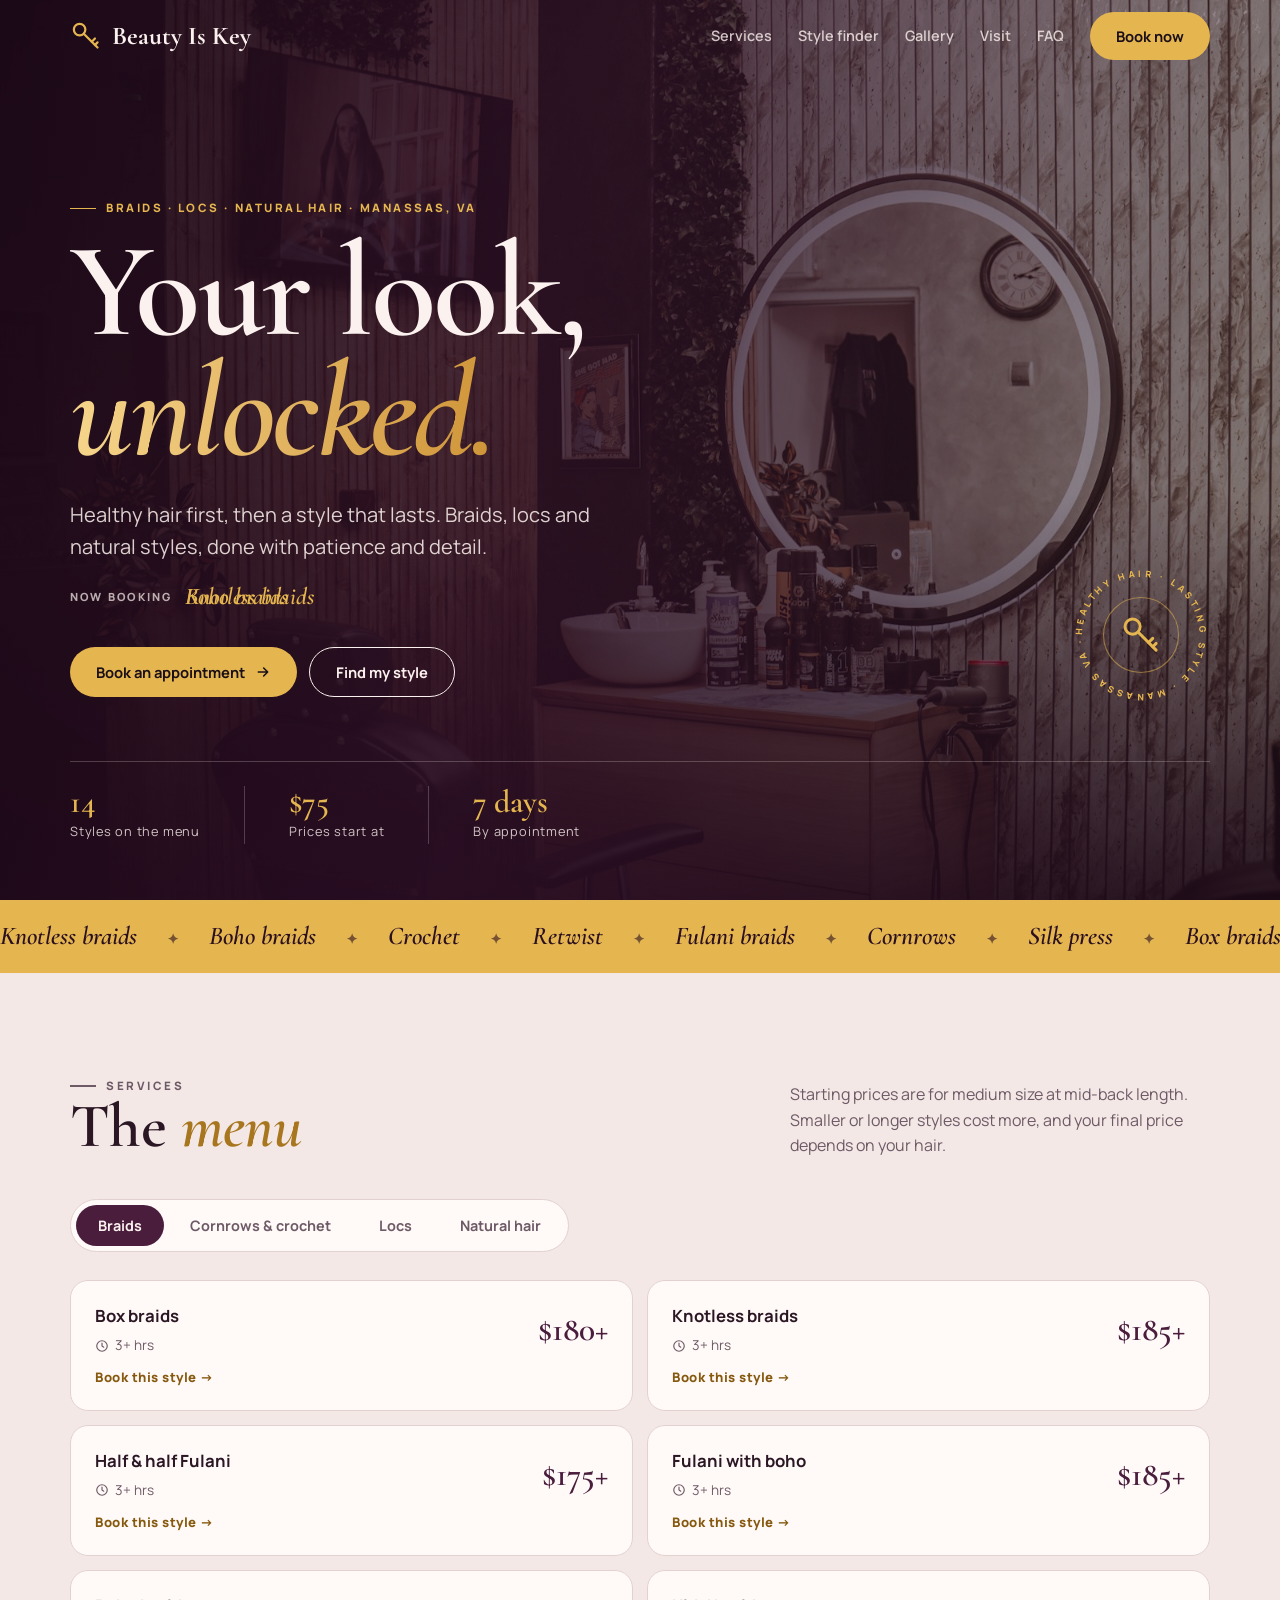
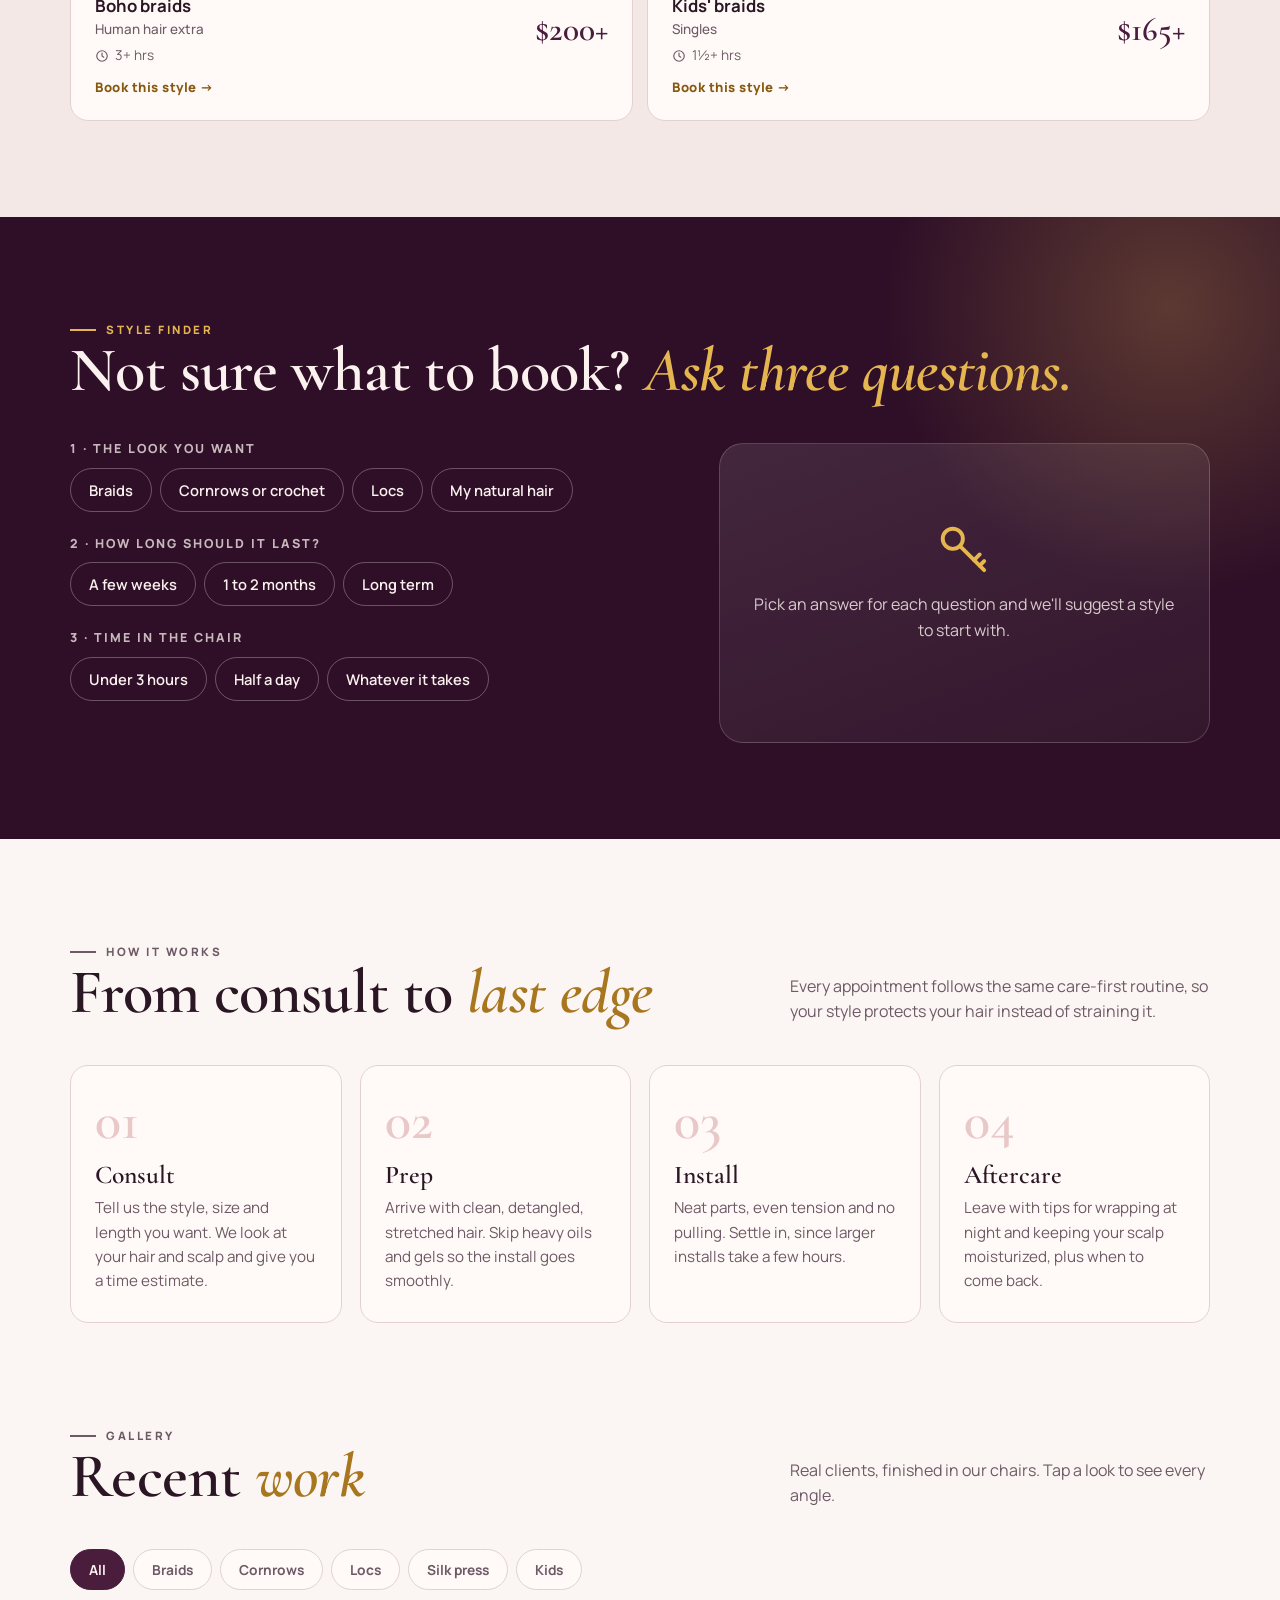
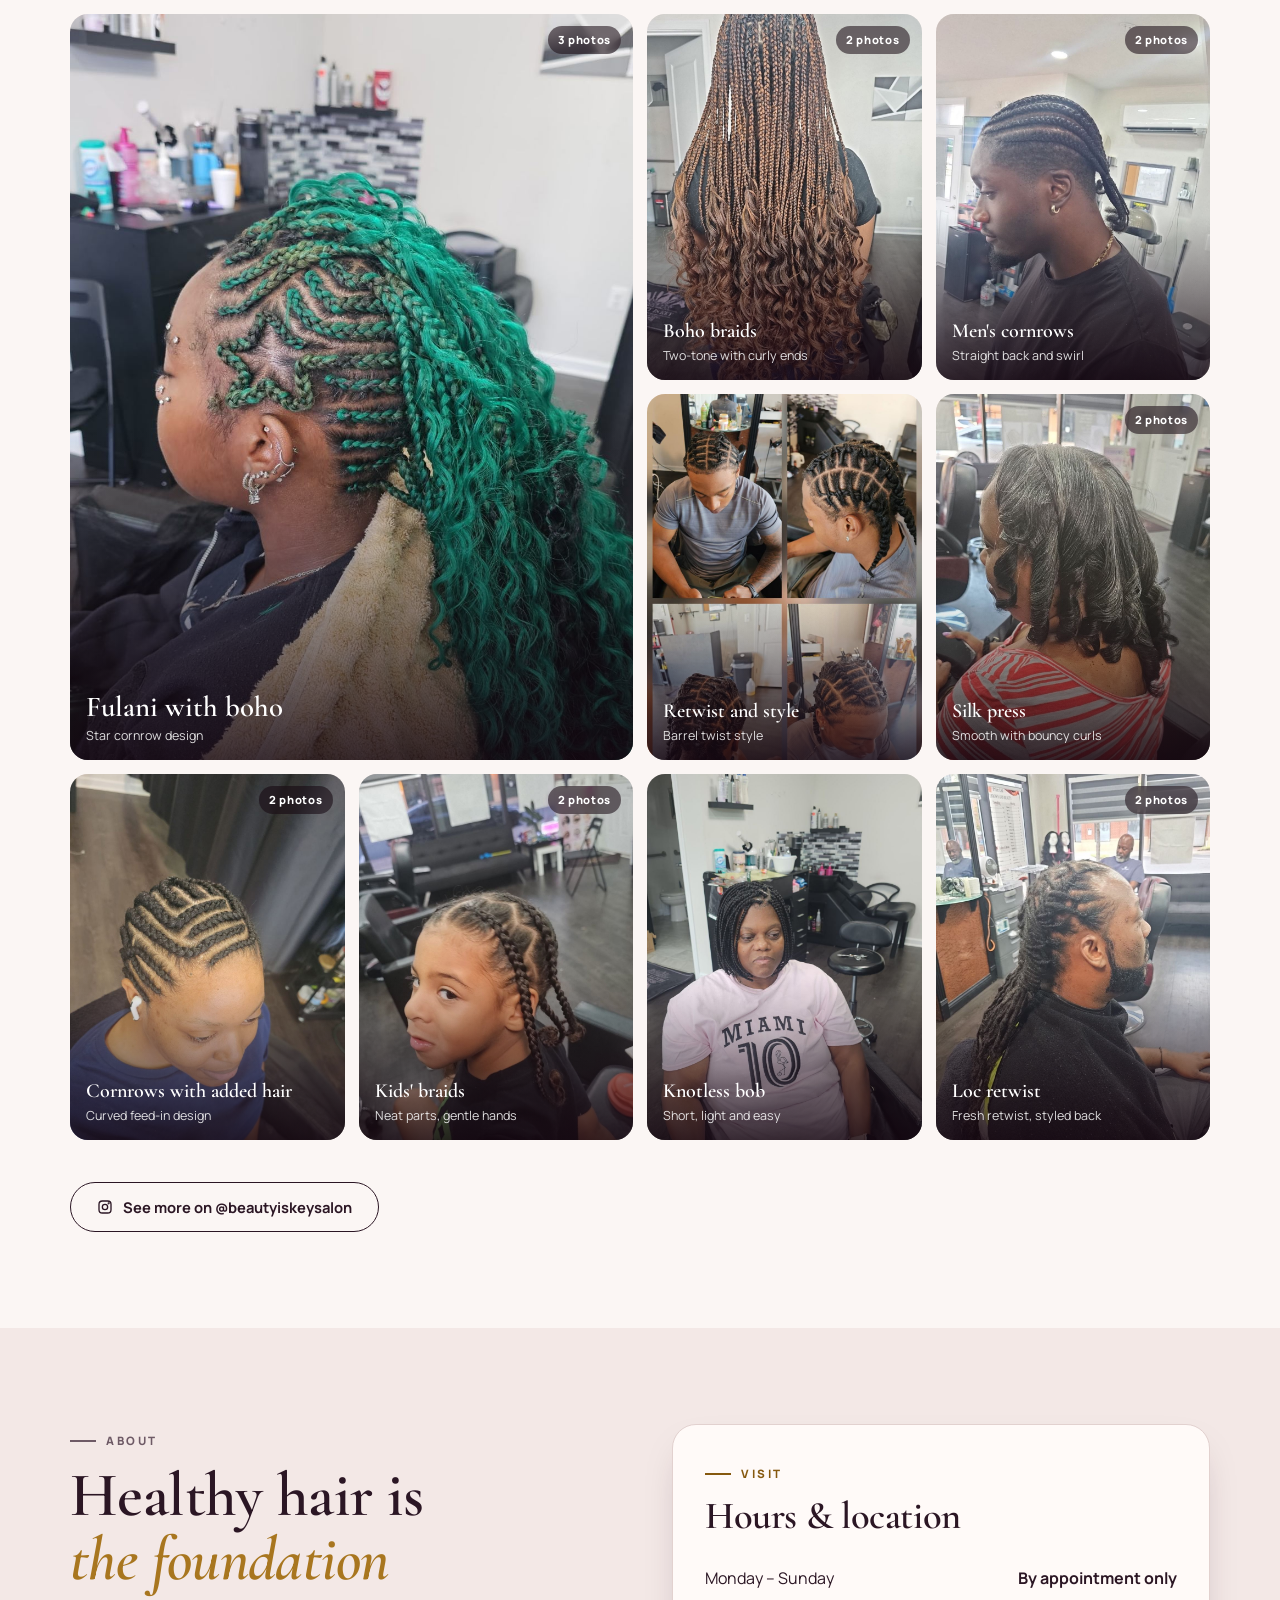
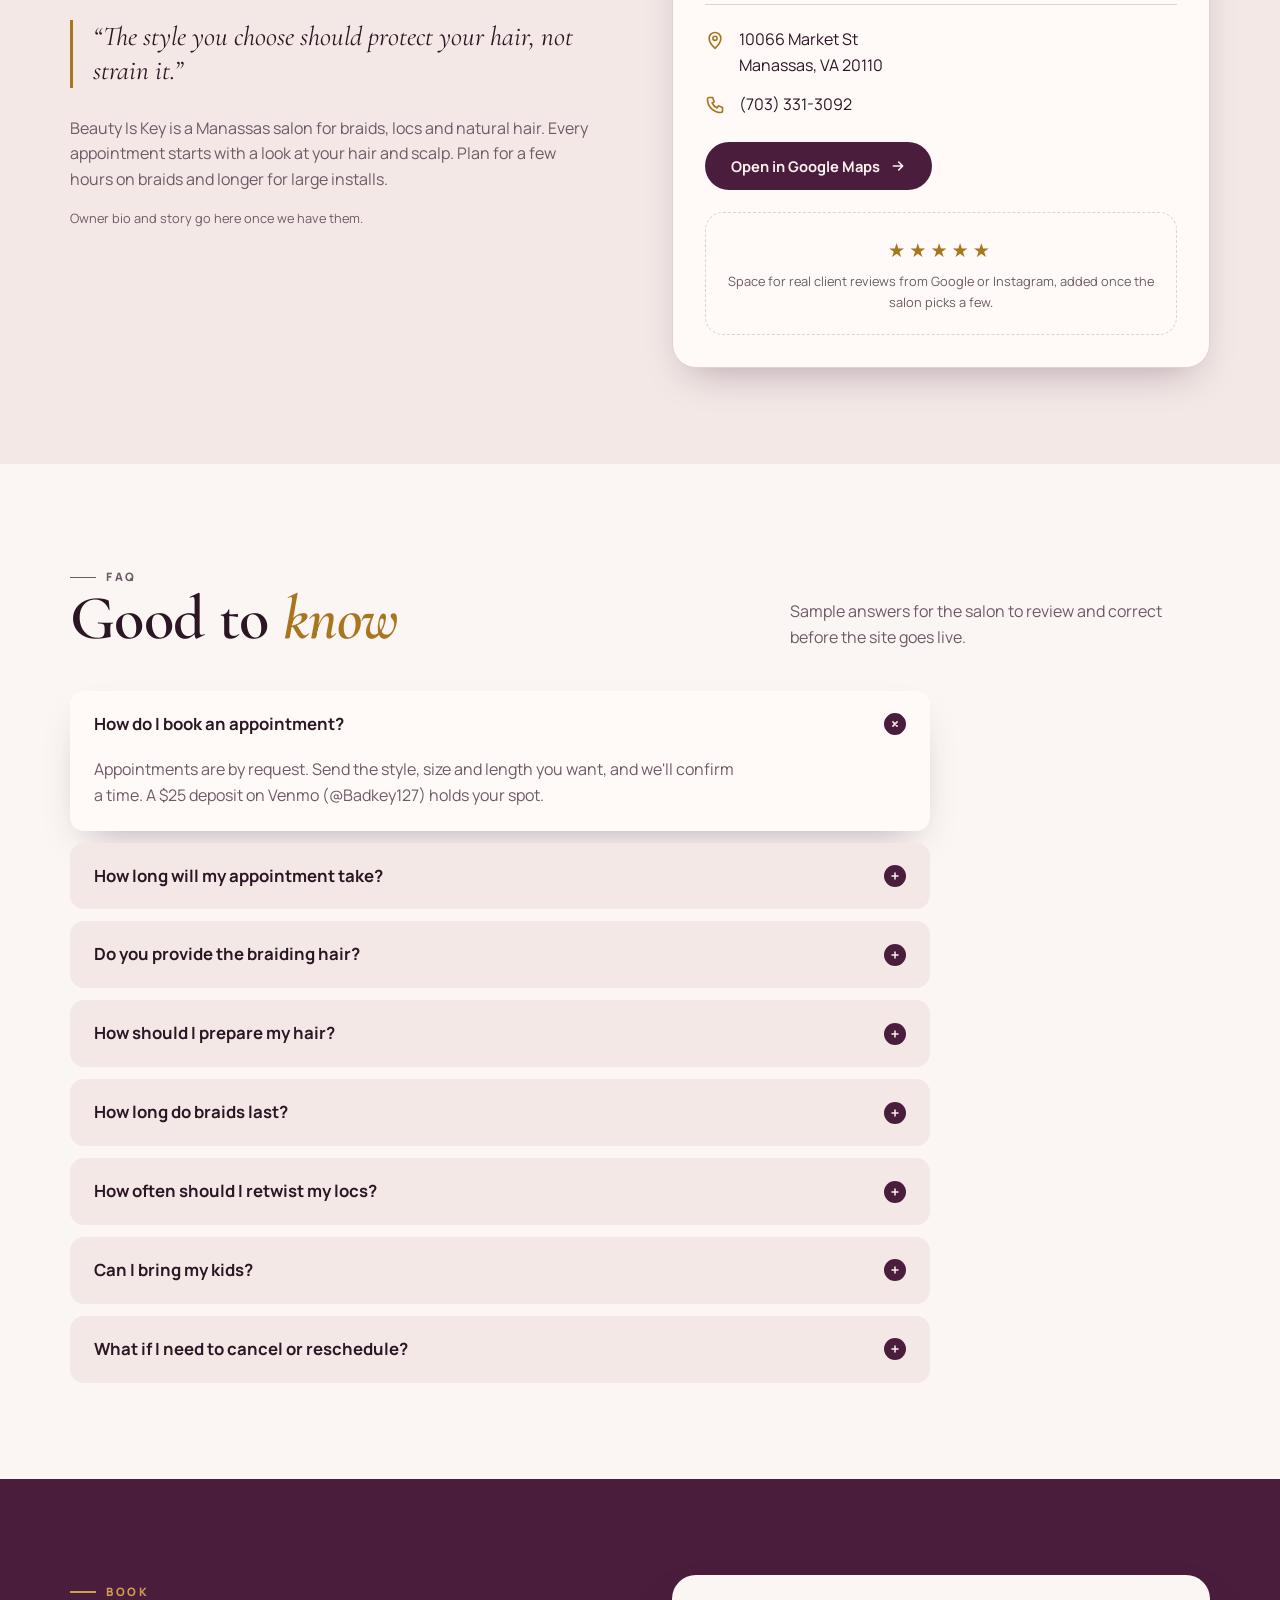
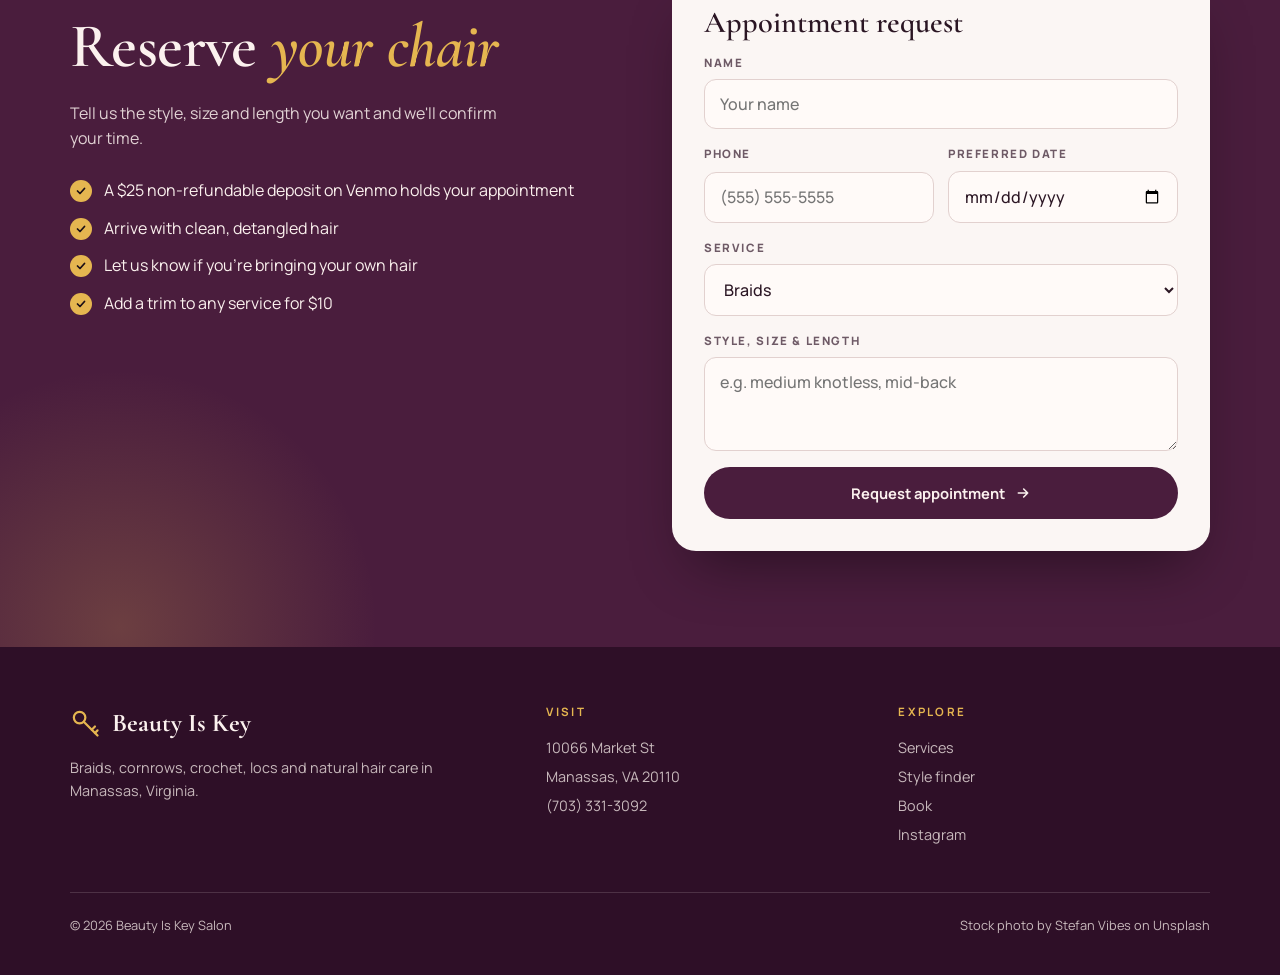
==== commit 28a73abb: "Add files via upload" ====
--- a/index.html
+++ b/index.html
@@ -197,7 +197,7 @@
         <p class="rv d1">Sample answers for the salon to review and correct before the site goes live.</p>
       </div>
       <div class="faq rv">
-        <details open><summary>How do I book an appointment?</summary><p>Appointments are by request. Send the style, size and length you want, and we'll confirm a time. A deposit holds your spot.</p></details>
+        <details open><summary>How do I book an appointment?</summary><p>Appointments are by request. Send the style, size and length you want, and we'll confirm a time. A $25 deposit on Venmo (@Badkey127) holds your spot.</p></details>
         <details><summary>How long will my appointment take?</summary><p>Plan on 3 hours or more for all braid appointments, 2 hours or more for cornrows and crochet, and 1½ hours or more for kids. Smaller and longer styles take longer. Your confirmation will include an estimate.</p></details>
         <details><summary>Do you provide the braiding hair?</summary><p>Tell us when you book whether you're bringing your own or want us to supply it. Crochet prices don't include the cost of hair, and human hair for boho braids costs extra.</p></details>
         <details><summary>How should I prepare my hair?</summary><p>Arrive with clean, fully detangled hair, ideally blow-dried or stretched. Skip heavy oils and gels, since they make it harder to braid.</p></details>
@@ -216,7 +216,7 @@
         <h2>Reserve <em>your chair</em></h2>
         <p class="mt22">Tell us the style, size and length you want and we'll confirm your time.</p>
         <ul class="checks">
-          <li>A non-refundable deposit holds braid and loc appointments</li>
+          <li>A $25 non-refundable deposit on Venmo holds your appointment</li>
           <li>Arrive with clean, detangled hair</li>
           <li>Let us know if you're bringing your own hair</li>
           <li>Add a trim to any service for $10</li>
@@ -228,7 +228,7 @@
           <label for="name">Name<input id="name" required autocomplete="name" placeholder="Your name" aria-describedby="nameErr"></label>
           <p class="err" id="nameErr" role="alert" hidden>Please enter your name.</p>
           <div class="row2">
-            <label for="phone">Phone<input id="phone" type="tel" autocomplete="tel" placeholder="(555) 555-5555"></label>
+            <label for="tel">Phone<input id="tel" type="tel" autocomplete="tel" placeholder="(555) 555-5555"></label>
             <label for="date">Preferred date<input id="date" type="date"></label>
           </div>
           <label for="svc">Service
@@ -239,7 +239,11 @@
           <div class="ticket" id="ticket" role="status">
             <b>Your request is ready</b>
             <pre id="ticketText"></pre>
-            <div class="row"><button class="btn" type="button" id="copyBtn">Copy request</button><span class="note" id="copyNote">Online requests aren't connected yet. Copy this and text or call (703) 331-3092.</span></div>
+            <p class="step-l">1. Pay the $25 deposit</p>
+            <div class="row"><a class="btn venmo" id="venmo" href="https://venmo.com/Badkey127" target="_blank" rel="noopener">Pay $25 deposit on Venmo</a></div>
+            <p class="note" id="venmoNote">Opens Venmo to @Badkey127 with the amount and a note filled in. The deposit is non-refundable.</p>
+            <p class="step-l">2. Send us your request</p>
+            <div class="row"><button class="btn" type="button" id="copyBtn">Copy request</button><span class="note" id="copyNote">Copy this and text or call (703) 331-3092. We'll confirm your time once the deposit comes through.</span></div>
           </div>
         </form>
         <div id="bookext">
--- a/css/styles.css
+++ b/css/styles.css
@@ -0,0 +1,315 @@
+/* Beauty Is Key Salon — site styles */
+:root{
+  --bg:#fbf6f4;--surface:#f3e8e6;--card:#fffaf8;--fg:#2b1624;--muted:#6e5a66;
+  --plum:#4a1d3d;--plum2:#2e0f27;--brass:#a8761f;--brass-text:#86590f;--gold:#e5b650;--blush:#e9c8c8;
+  --on-plum:#fbf1ee;--line:#e2d1cf;
+  --display:"Cormorant Garamond",Georgia,serif;--body:"Manrope",system-ui,sans-serif;
+  --r:18px;--shadow:0 18px 40px -18px rgba(46,15,39,.35);
+  --safe-t:env(safe-area-inset-top,0px);--safe-b:env(safe-area-inset-bottom,0px);
+  color-scheme:light;
+}
+@media (prefers-color-scheme:dark){:root{
+  --bg:#1a0f17;--surface:#24131d;--card:#2b1823;--fg:#f6e9e6;--muted:#bda7b0;
+  --plum:#5c2650;--brass:#d9a441;--brass-text:#d9a441;--blush:#6b3a4d;--line:#3b2432;--shadow:0 18px 40px -18px rgba(0,0,0,.7);color-scheme:dark}}
+*{box-sizing:border-box}
+html{scroll-behavior:smooth;scroll-padding-top:calc(76px + var(--safe-t))}
+@media (prefers-reduced-motion:reduce){html{scroll-behavior:auto}}
+body{margin:0;background:var(--bg);color:var(--fg);font:16px/1.6 var(--body);-webkit-font-smoothing:antialiased;padding-bottom:var(--safe-b)}
+img{max-width:100%;display:block}
+a{color:inherit}
+[hidden]{display:none!important}
+:focus-visible{outline:3px solid var(--brass-text);outline-offset:3px;border-radius:6px}
+.hero :focus-visible,.finder :focus-visible,.book :focus-visible,footer :focus-visible,header:not(.solid) :focus-visible,.mbar :focus-visible{outline-color:var(--gold)}
+.book form :focus-visible{outline-color:var(--brass-text)}
+.wrap{max-width:1180px;margin:0 auto;padding-inline:max(20px,env(safe-area-inset-left,0px)) max(20px,env(safe-area-inset-right,0px))}
+h1,h2,h3{font-family:var(--display);font-weight:600;line-height:1.02;margin:0;text-wrap:balance}
+h2{font-size:clamp(2.4rem,5.6vw,3.9rem);letter-spacing:-.01em}
+h2 em{font-style:italic;color:var(--brass)}
+.eyebrow{display:inline-flex;align-items:center;gap:10px;font-size:.72rem;font-weight:800;letter-spacing:.22em;text-transform:uppercase;color:var(--brass-text);margin:0 0 14px}
+.eyebrow::before{content:"";width:26px;height:1.5px;background:currentColor}
+.muted{color:var(--muted)}
+.note{font-size:.8rem;color:var(--muted)}
+section{padding-block:96px}
+@media (max-width:800px){section{padding-block:64px}}
+.sec-head{display:flex;justify-content:space-between;align-items:end;gap:24px;flex-wrap:wrap;margin-bottom:40px}
+.sec-head p{margin:0;max-width:42ch;color:var(--muted)}
+
+/* buttons */
+.btn{display:inline-flex;align-items:center;gap:10px;background:var(--plum);color:var(--on-plum);padding:14px 26px;border-radius:999px;font:700 .92rem var(--body);text-decoration:none;border:0;cursor:pointer;transition:transform .2s,background .2s,color .2s,box-shadow .2s}
+.btn:hover{background:var(--brass);color:#1a0f17;transform:translateY(-2px);box-shadow:var(--shadow)}
+.btn.gold{background:var(--gold);color:#1a0f17}
+.btn.gold:hover{background:var(--on-plum)}
+.btn.ghost{background:transparent;color:inherit;border:1.5px solid currentColor}
+.btn.ghost:hover{background:var(--fg);color:var(--bg)}
+.btn svg{width:16px;height:16px}
+
+/* header */
+body::before{content:"";position:fixed;inset:0 0 auto;height:var(--safe-t);z-index:30;background:var(--plum2)}
+header{position:fixed;top:var(--safe-t);left:0;right:0;z-index:20;transition:background .3s,box-shadow .3s,color .3s;color:var(--on-plum)}
+header.solid{background:color-mix(in srgb,var(--bg) 88%,transparent);-webkit-backdrop-filter:blur(14px);backdrop-filter:blur(14px);color:var(--fg);box-shadow:0 1px 0 var(--line)}
+.bar{display:flex;align-items:center;justify-content:space-between;gap:16px;height:72px}
+.brand{display:flex;align-items:center;gap:10px;font-family:var(--display);font-size:1.6rem;font-weight:700;text-decoration:none}
+.brand svg{width:32px;height:32px;color:var(--gold)}
+header.solid .brand svg{color:var(--brass)}
+nav.main{display:flex;gap:26px;align-items:center;font-size:.9rem;font-weight:600}
+nav.main a:not(.btn){text-decoration:none;opacity:.8;position:relative}
+nav.main a:not(.btn):hover{opacity:1}
+nav.main a:not(.btn)::after{content:"";position:absolute;left:0;right:100%;bottom:-4px;height:1.5px;background:var(--gold);transition:right .25s}
+nav.main a:not(.btn):hover::after{right:0}
+header:not(.solid) nav.main .btn{background:var(--gold);color:#1a0f17}
+.menu-btn{display:none;background:none;border:0;color:inherit;padding:8px;cursor:pointer}
+.menu-btn svg{width:28px;height:28px}
+@media (max-width:860px){
+  .menu-btn{display:block}
+  nav.main{position:absolute;inset:72px 0 auto;flex-direction:column;align-items:stretch;gap:0;background:var(--bg);color:var(--fg);padding:8px 20px 24px;box-shadow:var(--shadow);transform:translateY(-12px);opacity:0;pointer-events:none;transition:.25s}
+  nav.main.open{transform:none;opacity:1;pointer-events:auto}
+  nav.main a:not(.btn){padding:14px 0;border-bottom:1px solid var(--line);opacity:1;font-size:1.05rem}
+  nav.main a:not(.btn)::after{display:none}
+  nav.main .btn{margin-top:16px;justify-content:center}
+  header:not(.solid) nav.main .btn{background:var(--plum);color:var(--on-plum)}
+}
+
+/* hero */
+.hero{position:relative;min-height:min(100svh,900px);display:flex;align-items:flex-end;color:var(--on-plum);background:var(--plum2);overflow:hidden;isolation:isolate}
+.hero .photo{position:absolute;inset:0;background:url("../images/hero/hero-salon-chair.jpg") center 45%/cover no-repeat;z-index:-2;transform:scale(1.08)}
+@media (prefers-reduced-motion:no-preference){.hero .photo{animation:kenburns 22s ease-out forwards}@keyframes kenburns{to{transform:scale(1)}}}
+.hero::before{content:"";position:absolute;inset:0;z-index:-1;background:linear-gradient(100deg,rgba(28,8,24,.94) 0%,rgba(46,15,39,.78) 42%,rgba(46,15,39,.25) 100%),linear-gradient(0deg,rgba(20,6,17,.85),transparent 45%)}
+.hero .wrap{width:100%;padding-top:calc(150px + var(--safe-t));padding-bottom:56px}
+.hero .eyebrow{color:var(--gold)}
+.hero h1{font-size:clamp(3.6rem,10.5vw,8.4rem);line-height:.9;letter-spacing:-.02em;max-width:11ch}
+.hero h1 em{display:block;font-style:italic;background:linear-gradient(90deg,#f6d58b,#c98a2b 70%);-webkit-background-clip:text;background-clip:text;color:transparent;padding-right:.1em}
+.now{display:flex;align-items:center;gap:12px;flex-wrap:wrap;margin:0 0 32px}
+.now .lbl{font-size:.7rem;font-weight:800;letter-spacing:.2em;text-transform:uppercase;opacity:.7}
+.rotator{display:inline-grid;height:1.5em;overflow:hidden;font-family:var(--display);font-style:italic;font-size:1.5rem;line-height:1.5em}
+.rotator span{grid-area:1/1;white-space:nowrap;color:var(--gold);font-weight:600;opacity:0;transform:translateY(100%)}
+.rotator span.on{opacity:1;transform:none;transition:transform .5s,opacity .5s}
+.rotator span.off{opacity:0;transform:translateY(-100%);transition:transform .5s,opacity .5s}
+.hero .lead{font-size:clamp(1.05rem,2vw,1.25rem);max-width:48ch;margin:26px 0 16px;color:rgba(251,241,238,.86)}
+.hero .cta{display:flex;gap:12px;flex-wrap:wrap}
+.hero-meta{display:grid;grid-template-columns:repeat(3,auto);justify-content:start;gap:0;margin-top:64px;border-top:1px solid rgba(251,241,238,.22);padding-top:24px}
+.hero-meta div{padding-right:44px;margin-right:44px;border-right:1px solid rgba(251,241,238,.22)}
+.hero-meta div:last-child{border:0;margin:0;padding:0}
+.hero-meta b{display:block;font-family:var(--display);font-size:2rem;font-weight:600;color:var(--gold);line-height:1}
+.hero-meta span{font-size:.8rem;letter-spacing:.06em;opacity:.8}
+.badge{position:absolute;right:max(24px,5vw);bottom:64px;width:150px;height:150px;color:var(--gold)}
+.badge svg{width:100%;height:100%}
+@media (prefers-reduced-motion:no-preference){.badge .ring{animation:spin 24s linear infinite;transform-origin:50% 50%}@keyframes spin{to{transform:rotate(360deg)}}}
+@media (max-width:860px){.badge{display:none}.hero-meta{grid-template-columns:1fr 1fr 1fr}.hero-meta div{padding-right:14px;margin-right:14px}.hero-meta b{font-size:1.5rem}}
+
+/* marquee */
+.strip{background:var(--gold);color:#2b1020;overflow:hidden;white-space:nowrap}
+.track{display:inline-flex;padding-block:16px}
+.track span{font-family:var(--display);font-size:1.6rem;font-weight:600;font-style:italic;padding-right:30px}
+.track span::after{content:"✦";font-style:normal;font-size:.85rem;padding-left:30px;opacity:.6}
+@media (prefers-reduced-motion:no-preference){.track{animation:slide 40s linear infinite}@keyframes slide{to{transform:translateX(-50%)}}}
+
+/* services */
+.services{background:var(--surface)}
+.tabs{display:inline-flex;gap:4px;flex-wrap:wrap;margin-bottom:28px;background:var(--card);padding:5px;border-radius:999px;border:1px solid var(--line)}
+.tab{font:700 .9rem var(--body);padding:11px 22px;border-radius:999px;border:0;background:transparent;color:var(--muted);cursor:pointer;transition:.2s}
+.tab:hover{color:var(--fg)}
+.tab[aria-selected="true"]{background:var(--plum);color:var(--on-plum)}
+.list{display:grid;grid-template-columns:repeat(2,1fr);gap:14px}
+.li{display:grid;grid-template-columns:1fr auto;gap:4px 18px;background:var(--card);border:1px solid var(--line);border-radius:var(--r);padding:22px 24px;align-items:center;min-width:0;transition:transform .25s,box-shadow .25s,border-color .25s}
+.li:hover{transform:translateY(-3px);box-shadow:var(--shadow);border-color:transparent}
+.li .t{font-weight:700;font-size:1.05rem}
+.li .t small{display:block;font-weight:500;color:var(--muted);font-size:.84rem}
+.li .dur{grid-column:1;color:var(--muted);font-size:.85rem;display:flex;align-items:center;gap:6px}
+.li .price{grid-row:1/span 2;grid-column:2;font-family:var(--display);font-size:2.1rem;font-weight:600;color:var(--plum)}
+@media (prefers-color-scheme:dark){.li .price{color:var(--gold)}}
+.li .bk{grid-column:1/-1;justify-self:start;font-size:.82rem;font-weight:800;color:var(--brass-text);text-decoration:none;margin-top:6px;letter-spacing:.04em}
+.li .bk:hover{text-decoration:underline;text-underline-offset:3px}
+@media (prefers-reduced-motion:no-preference){.list .li{animation:pop .4s both}@keyframes pop{from{opacity:0;transform:translateY(10px)}}}
+@media (max-width:800px){.list{grid-template-columns:1fr}}
+
+/* finder */
+.finder{background:var(--plum2);color:var(--on-plum);position:relative;overflow:hidden}
+.finder::before{content:"";position:absolute;width:620px;height:620px;right:-200px;top:-220px;border-radius:50%;background:radial-gradient(circle,rgba(229,182,80,.25),transparent 65%)}
+.finder .eyebrow{color:var(--gold)}
+.finder h2 em{color:var(--gold)}
+.fgrid{display:grid;grid-template-columns:1.1fr .9fr;gap:48px;align-items:start;position:relative}
+.q{margin-bottom:26px}
+.q h3{font-family:var(--body);font-size:.78rem;font-weight:800;letter-spacing:.16em;text-transform:uppercase;margin-bottom:12px;opacity:.75}
+.chips{display:flex;flex-wrap:wrap;gap:8px}
+.chip{font:600 .92rem var(--body);padding:11px 18px;border-radius:999px;border:1.5px solid rgba(251,241,238,.3);background:transparent;color:var(--on-plum);cursor:pointer;transition:.2s}
+.chip:hover{border-color:var(--gold)}
+.chip[aria-pressed="true"]{background:var(--gold);border-color:var(--gold);color:#1a0f17}
+.result{background:linear-gradient(160deg,rgba(255,255,255,.1),rgba(255,255,255,.03));border:1px solid rgba(251,241,238,.18);border-radius:24px;padding:32px;min-height:300px;display:flex;flex-direction:column}
+.result .k{font-size:.72rem;font-weight:800;letter-spacing:.2em;text-transform:uppercase;color:var(--gold)}
+.result h3{font-size:clamp(2.2rem,4vw,3rem);margin:10px 0 8px}
+.result p{margin:0 0 20px;opacity:.82}
+.result .facts{display:flex;gap:28px;margin:auto 0 24px;padding-top:20px;border-top:1px solid rgba(251,241,238,.18)}
+.result .facts b{display:block;font-family:var(--display);font-size:1.8rem;color:var(--gold);line-height:1}
+.result .facts span{font-size:.78rem;opacity:.7}
+.result.empty{justify-content:center;align-items:center;text-align:center;opacity:.8}
+.result.empty svg{width:56px;height:56px;color:var(--gold);margin-bottom:14px}
+@media (max-width:860px){.fgrid{grid-template-columns:1fr}}
+
+/* process */
+.steps{display:grid;grid-template-columns:repeat(4,1fr);gap:18px;counter-reset:s}
+.step{background:var(--card);border:1px solid var(--line);border-radius:var(--r);padding:28px 24px;position:relative;counter-increment:s}
+.step::before{content:"0" counter(s);font-family:var(--display);font-size:3.4rem;font-weight:600;color:var(--blush);line-height:1;display:block;margin-bottom:14px}
+@media (prefers-color-scheme:dark){.step::before{color:var(--plum)}}
+.step h3{font-size:1.6rem;margin-bottom:8px}
+.step p{margin:0;color:var(--muted);font-size:.95rem}
+@media (max-width:900px){.steps{grid-template-columns:1fr 1fr}}
+@media (max-width:560px){.steps{grid-template-columns:1fr}}
+
+/* gallery */
+.gfilter{display:flex;flex-wrap:wrap;gap:8px;margin-bottom:24px}
+.gf{font:700 .86rem var(--body);padding:10px 18px;border-radius:999px;border:1px solid var(--line);background:var(--card);color:var(--muted);cursor:pointer;transition:.2s}
+.gf:hover{color:var(--fg);border-color:var(--brass)}
+.gf[aria-pressed="true"]{background:var(--plum);border-color:var(--plum);color:var(--on-plum)}
+.gal{display:grid;grid-template-columns:repeat(4,1fr);gap:14px}
+.look{position:relative;display:block;padding:0;border:0;border-radius:var(--r);overflow:hidden;aspect-ratio:3/4;background:var(--surface);cursor:zoom-in;isolation:isolate;text-align:left;font:inherit;color:#fff}
+.look[hidden]{display:none}
+.look:first-child{grid-column:span 2;grid-row:span 2;aspect-ratio:auto}
+.look img{position:absolute;inset:0;width:100%;height:100%;object-fit:cover;object-position:center 30%;z-index:-2;transition:transform .6s}
+.look:hover img{transform:scale(1.05)}
+.look::after{content:"";position:absolute;inset:0;z-index:-1;background:linear-gradient(transparent 55%,rgba(20,6,16,.82))}
+.lk-cap{position:absolute;left:16px;right:16px;bottom:14px}
+.lk-cap b{display:block;font:600 1.25rem/1.15 var(--display)}
+.lk-cap small{display:block;font-size:.78rem;opacity:.85;margin-top:3px}
+.look:first-child .lk-cap b{font-size:1.8rem}
+.cnt{position:absolute;top:12px;right:12px;font-size:.7rem;font-weight:800;letter-spacing:.06em;padding:5px 10px;border-radius:999px;background:rgba(20,6,16,.55);backdrop-filter:blur(4px)}
+.look:focus-visible{outline:3px solid var(--gold);outline-offset:3px}
+@media (min-width:901px){.look:nth-last-child(-n+2):not(:first-child){grid-column:span 2;aspect-ratio:auto}}
+@media (min-width:641px) and (max-width:900px){.look:last-child:not(:first-child){grid-column:span 2;aspect-ratio:auto}}
+@media (max-width:900px){.gal{grid-template-columns:repeat(3,1fr)}}
+@media (max-width:640px){.gal{grid-template-columns:1fr 1fr;gap:10px}.look:first-child{grid-row:auto;aspect-ratio:4/5}.lk-cap{left:12px;right:12px;bottom:10px}.lk-cap b{font-size:1.05rem}.lk-cap small{display:none}.look:first-child .lk-cap b{font-size:1.4rem}.look:first-child .lk-cap small{display:block}}
+.lb{border:0;padding:0;margin:auto;width:min(94vw,560px);max-height:94vh;background:transparent;overflow:visible;color:#fff}
+.lb::backdrop{background:rgba(14,4,11,.88);backdrop-filter:blur(3px)}
+.lb figure{margin:0}
+.lb img{display:block;width:100%;max-height:78vh;object-fit:contain;border-radius:14px;background:#000}
+.lb figcaption{display:flex;justify-content:space-between;align-items:baseline;gap:12px;padding:12px 2px 0}
+.lb figcaption b{font:600 1.35rem var(--display)}
+.lb figcaption span{font-size:.8rem;opacity:.75}
+.lb-x{position:absolute;top:10px;right:10px;z-index:2;width:42px;height:42px;border-radius:50%;border:0;background:rgba(20,6,16,.6);color:#fff;font-size:1.6rem;line-height:1;cursor:pointer}
+.lb-nav{position:absolute;top:calc(39vh - 22px);width:46px;height:46px;border-radius:50%;border:0;background:rgba(255,255,255,.88);color:#2e0f27;font-size:1.8rem;line-height:1;cursor:pointer;box-shadow:0 6px 20px rgba(0,0,0,.35)}
+.lb-prev{left:8px}.lb-next{right:8px}
+.lb-nav[hidden]{display:none}
+.lb-thumbs{display:flex;gap:8px;margin-top:12px}
+.lb-thumbs button{padding:0;border:2px solid transparent;border-radius:8px;overflow:hidden;width:52px;height:68px;cursor:pointer;background:none;opacity:.6}
+.lb-thumbs button[aria-current="true"]{border-color:var(--gold);opacity:1}
+.lb-thumbs img{width:100%;height:100%;object-fit:cover;border-radius:0;max-height:none}
+
+/* visit */
+.visit{background:var(--surface)}
+.two{display:grid;grid-template-columns:1fr 1fr;gap:64px}
+.two>*{min-width:0}
+.about p{color:var(--muted);max-width:52ch}
+.pull{font-family:var(--display);font-style:italic;font-size:1.7rem;line-height:1.25;color:var(--fg)!important;border-left:3px solid var(--brass);padding-left:20px;margin:28px 0}
+.card{background:var(--card);border:1px solid var(--line);border-radius:24px;padding:32px;box-shadow:var(--shadow)}
+.hours{width:100%;border-collapse:collapse;margin:18px 0 22px}
+.hours td{padding:12px 0;border-bottom:1px solid var(--line)}
+.hours td:last-child{text-align:right;font-weight:700}
+.addr{display:grid;gap:14px;margin-bottom:24px}
+.addr div{display:flex;gap:14px;align-items:flex-start}
+.addr svg{width:20px;height:20px;flex:none;color:var(--brass);margin-top:3px}
+.reviews{margin-top:22px;border:1.5px dashed var(--line);border-radius:var(--r);padding:22px;text-align:center}
+.stars{color:var(--brass);letter-spacing:4px;font-size:1.2rem}
+@media (max-width:860px){.two{grid-template-columns:1fr;gap:40px}}
+
+/* faq */
+.faq{display:grid;gap:12px;max-width:860px}
+.faq details{background:var(--surface);border-radius:14px;padding:0 24px;transition:background .2s}
+.faq details[open]{background:var(--card);box-shadow:var(--shadow)}
+.faq summary{cursor:pointer;font-weight:700;font-size:1.05rem;padding:20px 36px 20px 0;list-style:none;position:relative}
+.faq summary::-webkit-details-marker{display:none}
+.faq summary::after{content:"";position:absolute;right:0;top:50%;width:22px;height:22px;margin-top:-11px;border-radius:50%;background:var(--plum) url("data:image/svg+xml,%3Csvg xmlns='http://www.w3.org/2000/svg' viewBox='0 0 24 24' fill='none' stroke='%23fbf1ee' stroke-width='3' stroke-linecap='round'%3E%3Cpath d='M12 6v12M6 12h12'/%3E%3C/svg%3E") center/12px no-repeat;transition:transform .25s}
+.faq details[open] summary::after{transform:rotate(45deg)}
+.faq details p{margin:0 0 22px;color:var(--muted);max-width:64ch}
+
+/* book */
+.book{background:var(--plum);color:var(--on-plum);position:relative;overflow:hidden}
+.book::after{content:"";position:absolute;left:-160px;bottom:-260px;width:560px;height:560px;border-radius:50%;background:radial-gradient(circle,rgba(229,182,80,.22),transparent 65%);pointer-events:none}
+.book .eyebrow{color:var(--gold)}
+.book h2 em{color:var(--gold)}
+.book .two{align-items:start;position:relative;z-index:1}
+.book .intro p{opacity:.85;max-width:44ch}
+.checks{list-style:none;padding:0;margin:26px 0 0;display:grid;gap:12px}
+.checks li{display:flex;gap:12px;align-items:flex-start}
+.checks li::before{content:"";flex:none;width:22px;height:22px;border-radius:50%;margin-top:2px;background:var(--gold) url("data:image/svg+xml,%3Csvg xmlns='http://www.w3.org/2000/svg' viewBox='0 0 24 24' fill='none' stroke='%231a0f17' stroke-width='3.5' stroke-linecap='round' stroke-linejoin='round'%3E%3Cpath d='M5 12l5 5 9-10'/%3E%3C/svg%3E") center/12px no-repeat}
+form{display:grid;gap:16px;background:var(--bg);color:var(--fg);padding:32px;border-radius:24px;box-shadow:0 30px 60px -20px rgba(0,0,0,.45)}
+form h3{font-size:1.9rem}
+label{font-size:.72rem;font-weight:800;letter-spacing:.14em;text-transform:uppercase;display:grid;gap:7px;color:var(--muted)}
+input,select,textarea{font:500 1rem var(--body);padding:13px 15px;border-radius:12px;border:1.5px solid var(--line);background:var(--card);color:var(--fg);width:100%;letter-spacing:normal;text-transform:none;transition:border-color .2s}
+input:focus,select:focus,textarea:focus{outline:none;border-color:var(--brass)}
+.row2{display:grid;grid-template-columns:1fr 1fr;gap:14px}
+@media (max-width:560px){.row2{grid-template-columns:1fr}}
+form .btn{justify-content:center;padding-block:16px}
+.ticket{display:none;background:var(--surface);border-radius:14px;padding:18px 20px;font-size:.92rem}
+.ticket.show{display:block}
+.ticket b{font-family:var(--display);font-size:1.4rem;display:block;margin-bottom:6px}
+.ticket pre{white-space:pre-wrap;font:inherit;margin:0 0 12px;color:var(--muted)}
+.ticket .row{display:flex;gap:10px;flex-wrap:wrap;align-items:center}
+.ticket .btn{padding:10px 18px;font-size:.85rem}
+.ticket .step-l{font-weight:800;font-size:.78rem;letter-spacing:.08em;text-transform:uppercase;color:var(--fg);margin:14px 0 8px}
+.ticket .btn.venmo{background:#008cff;color:#fff}
+.ticket .btn.venmo:hover{background:#0074d4;color:#fff}
+#venmoNote{margin:8px 0 0}
+#bookext{display:none}
+
+/* footer */
+footer{background:var(--plum2);color:rgba(251,241,238,.75);padding-block:56px 40px;font-size:.9rem}
+.fcols{display:grid;grid-template-columns:1.4fr 1fr 1fr;gap:40px;margin-bottom:40px}
+footer .brand{color:var(--on-plum);margin-bottom:12px}
+footer h4{color:var(--gold);font-size:.72rem;letter-spacing:.2em;text-transform:uppercase;margin:0 0 14px}
+footer p{margin:0 0 6px}
+footer a{text-decoration:none}footer a:hover{color:var(--gold)}
+.fine{border-top:1px solid rgba(251,241,238,.15);padding-top:22px;display:flex;justify-content:space-between;gap:16px;flex-wrap:wrap;font-size:.8rem}
+@media (max-width:760px){.fcols{grid-template-columns:1fr}}
+
+/* mobile book bar */
+.mbar{position:fixed;left:12px;right:12px;bottom:calc(12px + var(--safe-b));z-index:15;display:none;transform:translateY(140%);transition:transform .35s}
+.mbar.show{transform:none}
+.mbar .btn{width:100%;justify-content:center;box-shadow:0 14px 30px -10px rgba(0,0,0,.5)}
+@media (max-width:860px){.mbar{display:block}}
+
+/* reveal */
+@media (prefers-reduced-motion:no-preference){
+  .rv{opacity:0;transform:translateY(28px);transition:opacity .8s cubic-bezier(.2,.7,.2,1),transform .8s cubic-bezier(.2,.7,.2,1)}
+  .rv.in{opacity:1;transform:none}
+  .rv.d1{transition-delay:.1s}.rv.d2{transition-delay:.2s}.rv.d3{transition-delay:.3s}
+}
+
+/* polish pass */
+.skip{position:fixed;left:12px;top:calc(12px + var(--safe-t));z-index:40;background:var(--gold);color:#1a0f17;padding:10px 18px;border-radius:999px;font-weight:700;text-decoration:none;transform:translateY(-300%)}
+.skip:focus{transform:none}
+.err{margin:-8px 0 0;color:#b03224;font-size:.85rem;font-weight:700}
+.hero .btn.ghost:hover,.finder .btn.ghost:hover{background:var(--on-plum);color:var(--plum2)}
+@media (prefers-color-scheme:dark){
+  .btn:not(.ghost){background:var(--gold);color:#1a0f17}
+  .btn:not(.ghost):hover{background:var(--on-plum);color:#1a0f17}
+  .err{color:#ff9d8f}
+}
+@media (max-width:860px){footer{padding-bottom:calc(104px + var(--safe-b))}}
+@media (max-width:560px){
+  .tabs{display:flex;flex-wrap:nowrap;overflow-x:auto;scrollbar-width:none;max-width:100%}
+  .tabs::-webkit-scrollbar{display:none}
+  .tab{flex:1 0 auto;padding:10px 13px;font-size:.84rem;white-space:nowrap}
+  .li{padding:18px}
+  .li .price{font-size:1.8rem}
+  .result,form,.card{padding:24px 20px}
+  .hero .wrap{padding-top:calc(120px + var(--safe-t));padding-bottom:40px}
+  .hero-meta{margin-top:44px}
+  .hero .cta .btn{flex:1 1 auto;justify-content:center}
+}
+.hero,.finder,.book,.strip{overflow:clip}
+.badge{bottom:190px}
+
+/* utilities (moved from inline styles) */
+.sprite{position:absolute}
+.hero{padding:0}
+.pt0{padding-top:0}
+.m0{margin:0}
+.mt22{margin-top:22px}
+.h-sm{font-size:2.4rem}
+.ig-follow{margin:28px 0 0}
+.reviews-note{margin:6px 0 0}
+.ext-note{color:var(--on-plum);margin-top:12px}
+.list .li:nth-child(2){animation-delay:45ms}.list .li:nth-child(3){animation-delay:90ms}.list .li:nth-child(4){animation-delay:135ms}
+.list .li:nth-child(5){animation-delay:180ms}.list .li:nth-child(6){animation-delay:225ms}.list .li:nth-child(7){animation-delay:270ms}
+.list .li:nth-child(8){animation-delay:315ms}
+#bookext.show{display:block}
+input[aria-invalid="true"]{border-color:#c0392b}
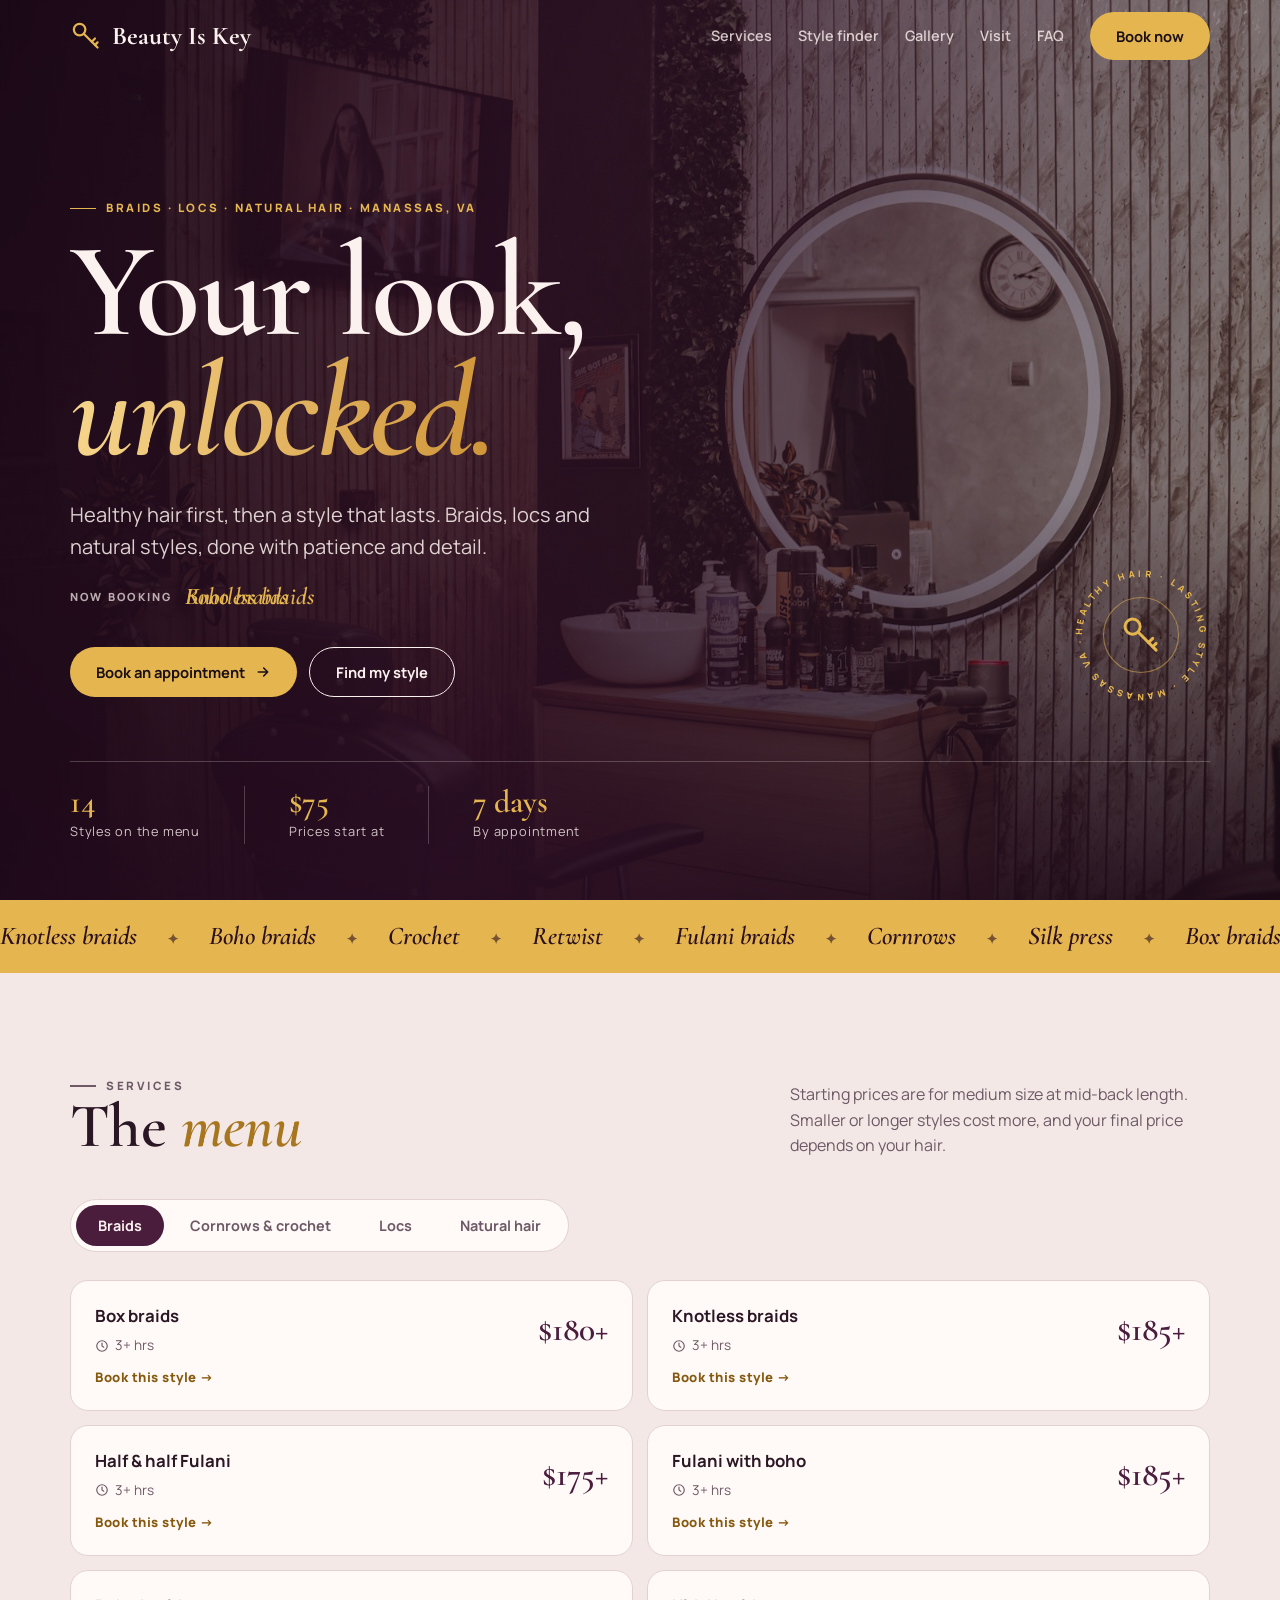
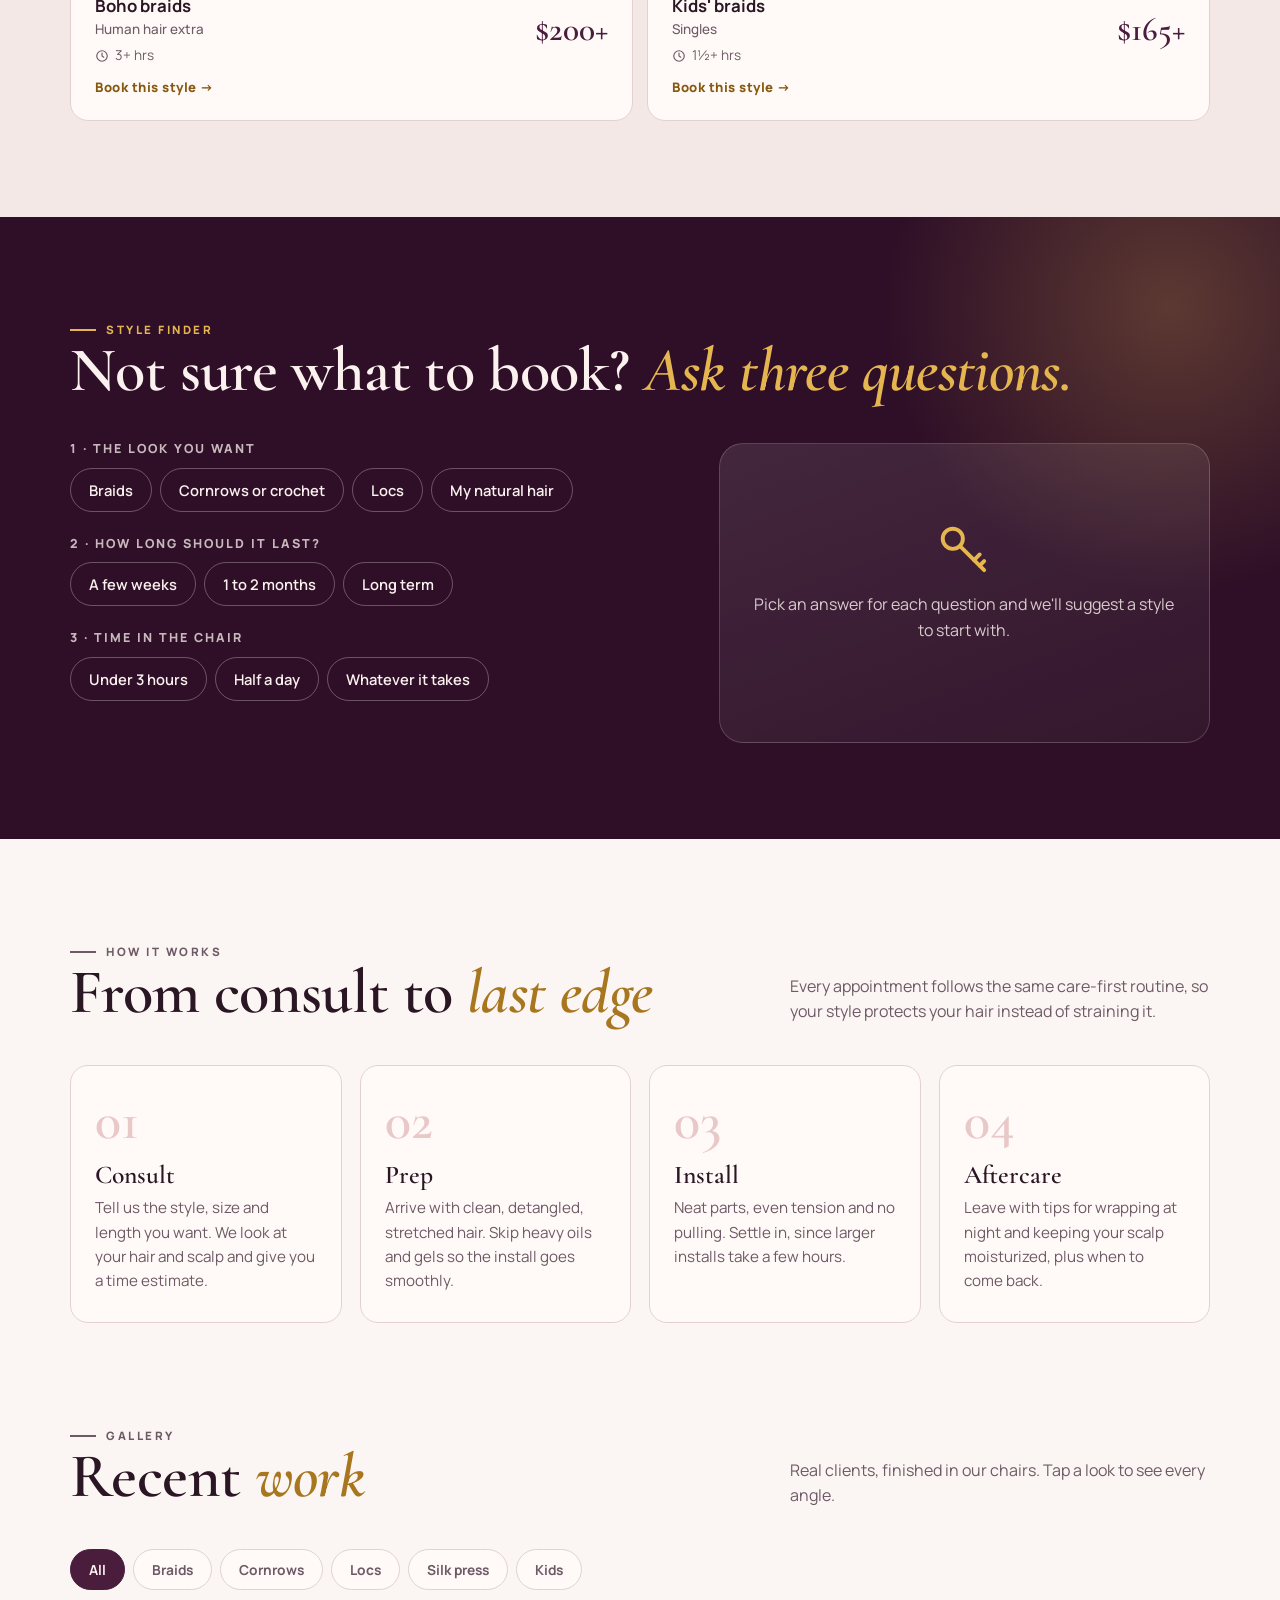
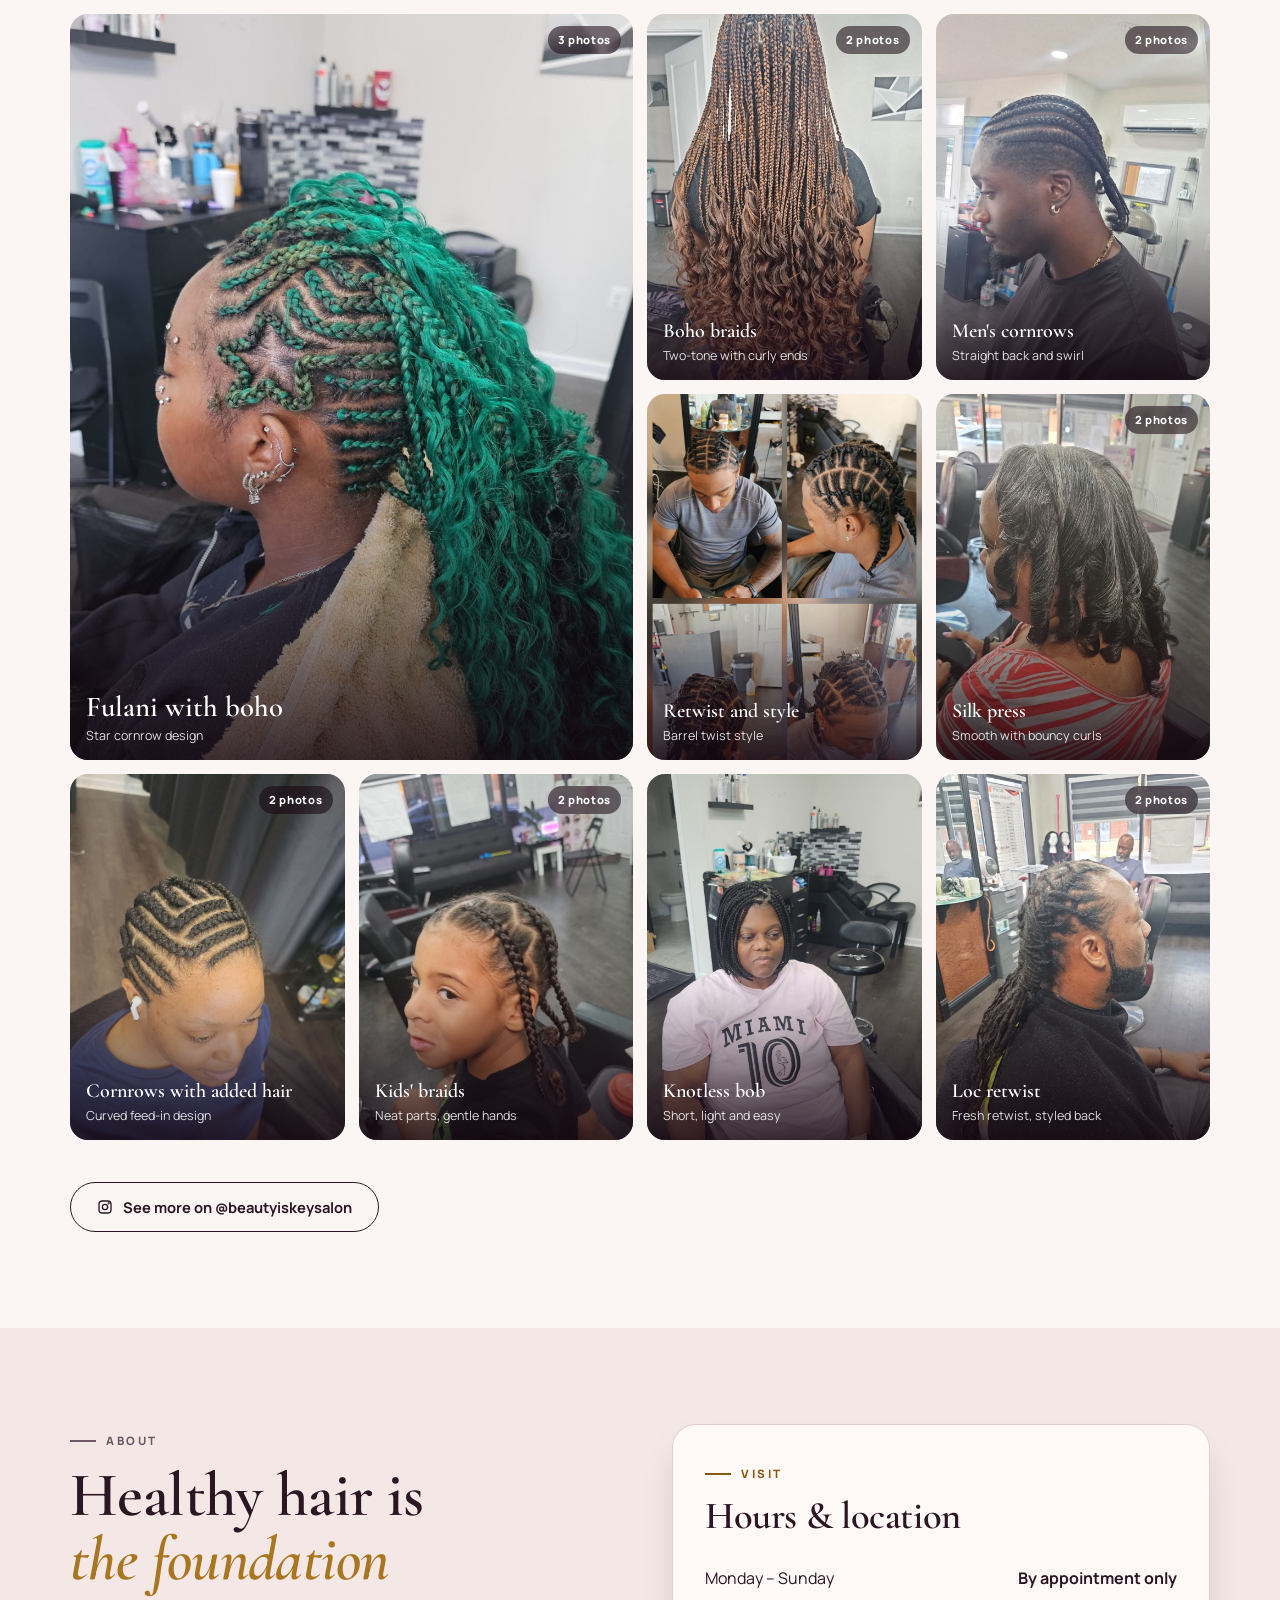
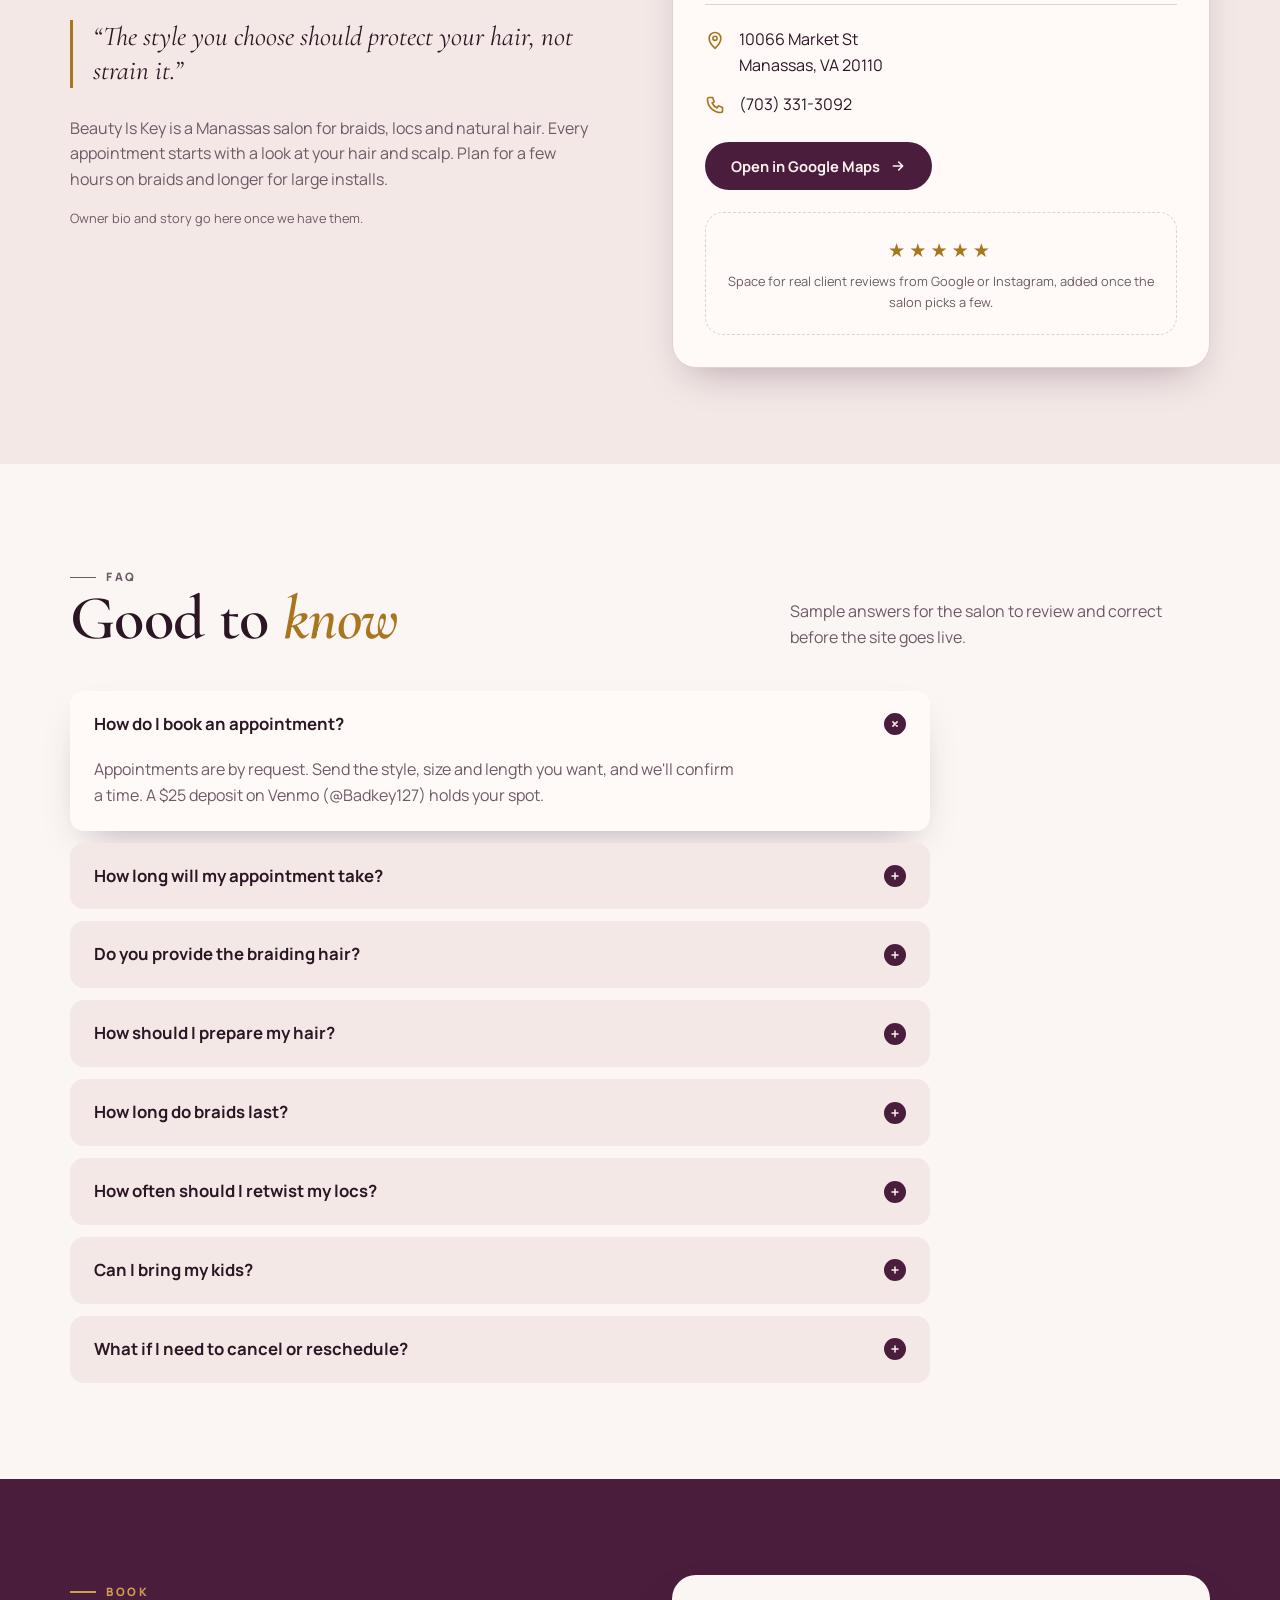
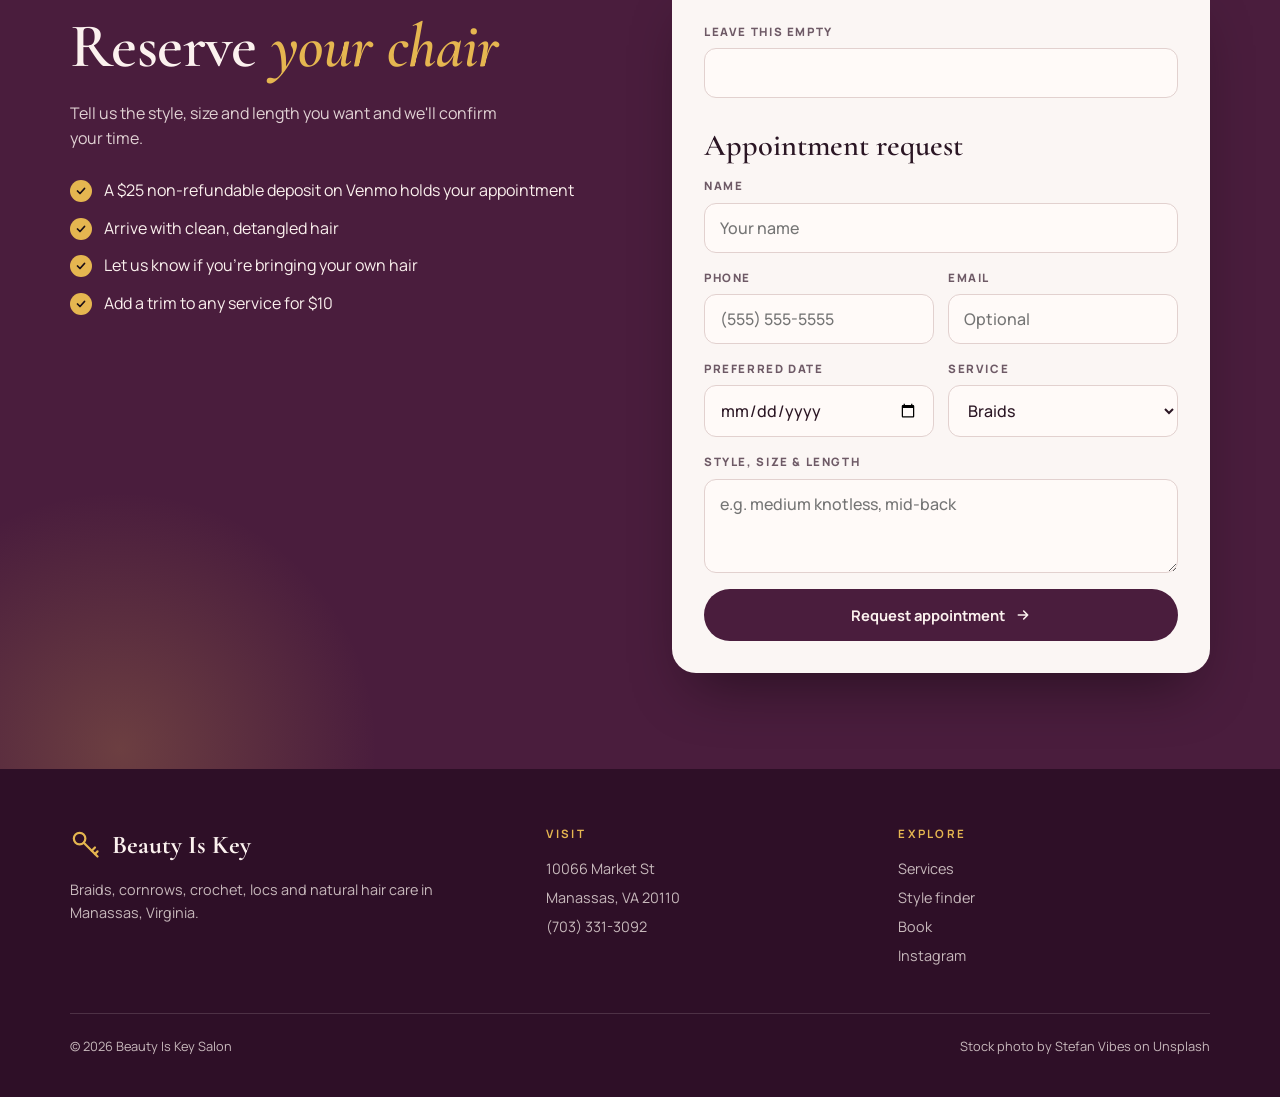
==== commit f5ac886f: "Add files via upload" ====
--- a/index.html
+++ b/index.html
@@ -223,27 +223,37 @@
         </ul>
       </div>
       <div class="rv d1">
-        <form id="bookform" novalidate>
+        <form id="bookform" name="appointment" method="POST" action="/" data-netlify="true" netlify-honeypot="bot-field" novalidate>
+          <input type="hidden" name="form-name" value="appointment">
+          <input type="hidden" name="deposit-note" id="depNote" value="">
+          <p class="hp" aria-hidden="true"><label>Leave this empty<input name="bot-field" tabindex="-1" autocomplete="off"></label></p>
           <h3>Appointment request</h3>
-          <label for="name">Name<input id="name" required autocomplete="name" placeholder="Your name" aria-describedby="nameErr"></label>
+          <label for="name">Name<input id="name" name="name" required autocomplete="name" placeholder="Your name" aria-describedby="nameErr"></label>
           <p class="err" id="nameErr" role="alert" hidden>Please enter your name.</p>
           <div class="row2">
-            <label for="tel">Phone<input id="tel" type="tel" autocomplete="tel" placeholder="(555) 555-5555"></label>
-            <label for="date">Preferred date<input id="date" type="date"></label>
+            <label for="tel">Phone<input id="tel" name="phone" type="tel" required autocomplete="tel" placeholder="(555) 555-5555" aria-describedby="telErr"></label>
+            <label for="email">Email<input id="email" name="email" type="email" autocomplete="email" placeholder="Optional"></label>
           </div>
-          <label for="svc">Service
-            <select id="svc"><option>Braids</option><option>Kids' braids</option><option>Cornrows</option><option>Crochet</option><option>Locs</option><option>Natural hair / silk press</option><option>Not sure yet</option></select>
-          </label>
-          <label for="msg">Style, size &amp; length<textarea id="msg" rows="3" placeholder="e.g. medium knotless, mid-back"></textarea></label>
-          <button class="btn" type="submit">Request appointment <svg><use href="#arrow"/></svg></button>
-          <div class="ticket" id="ticket" role="status">
-            <b>Your request is ready</b>
+          <p class="err" id="telErr" role="alert" hidden>Please enter a phone number so we can confirm your time.</p>
+          <div class="row2">
+            <label for="date">Preferred date<input id="date" name="date" type="date"></label>
+            <label for="svc">Service
+              <select id="svc" name="service"><option>Braids</option><option>Kids' braids</option><option>Cornrows</option><option>Crochet</option><option>Locs</option><option>Natural hair / silk press</option><option>Not sure yet</option></select>
+            </label>
+          </div>
+          <label for="msg">Style, size &amp; length<textarea id="msg" name="style" rows="3" placeholder="e.g. medium knotless, mid-back"></textarea></label>
+          <button class="btn" type="submit" id="sendBtn">Request appointment <svg><use href="#arrow"/></svg></button>
+          <div class="ticket" id="ticket" role="status" tabindex="-1">
+            <b id="tkHead">Request sent</b>
+            <p class="m0" id="tkSent">We got your request and will text you to confirm a time once your deposit comes through.</p>
             <pre id="ticketText"></pre>
-            <p class="step-l">1. Pay the $25 deposit</p>
+            <p class="step-l" id="stepPay">Last step: pay the $25 deposit</p>
             <div class="row"><a class="btn venmo" id="venmo" href="https://venmo.com/Badkey127" target="_blank" rel="noopener">Pay $25 deposit on Venmo</a></div>
             <p class="note" id="venmoNote">Opens Venmo to @Badkey127 with the amount and a note filled in. The deposit is non-refundable.</p>
-            <p class="step-l">2. Send us your request</p>
-            <div class="row"><button class="btn" type="button" id="copyBtn">Copy request</button><span class="note" id="copyNote">Copy this and text or call (703) 331-3092. We'll confirm your time once the deposit comes through.</span></div>
+            <div id="tkCopy">
+              <p class="step-l">Then send us your request</p>
+              <div class="row"><button class="btn" type="button" id="copyBtn">Copy request</button><span class="note" id="copyNote">Copy this and text or call (703) 331-3092. We'll confirm your time once the deposit comes through.</span></div>
+            </div>
           </div>
         </form>
         <div id="bookext">
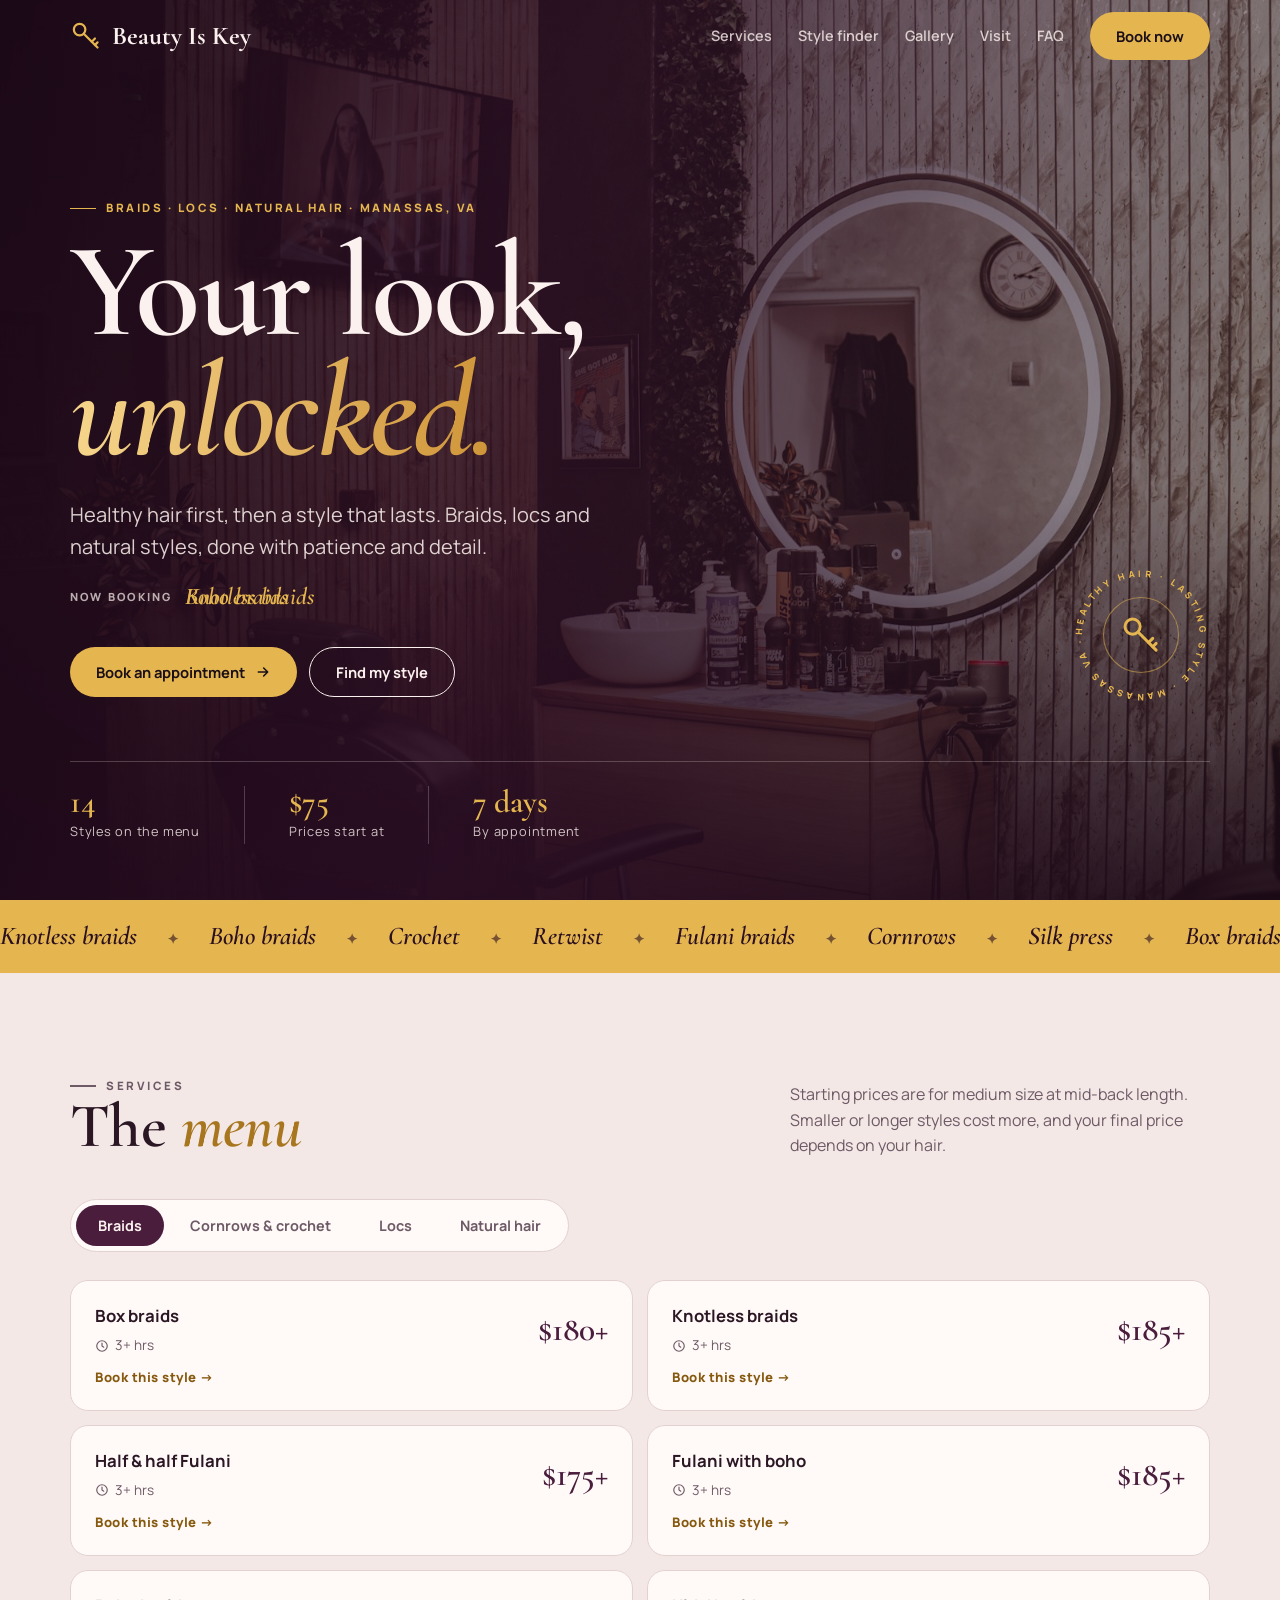
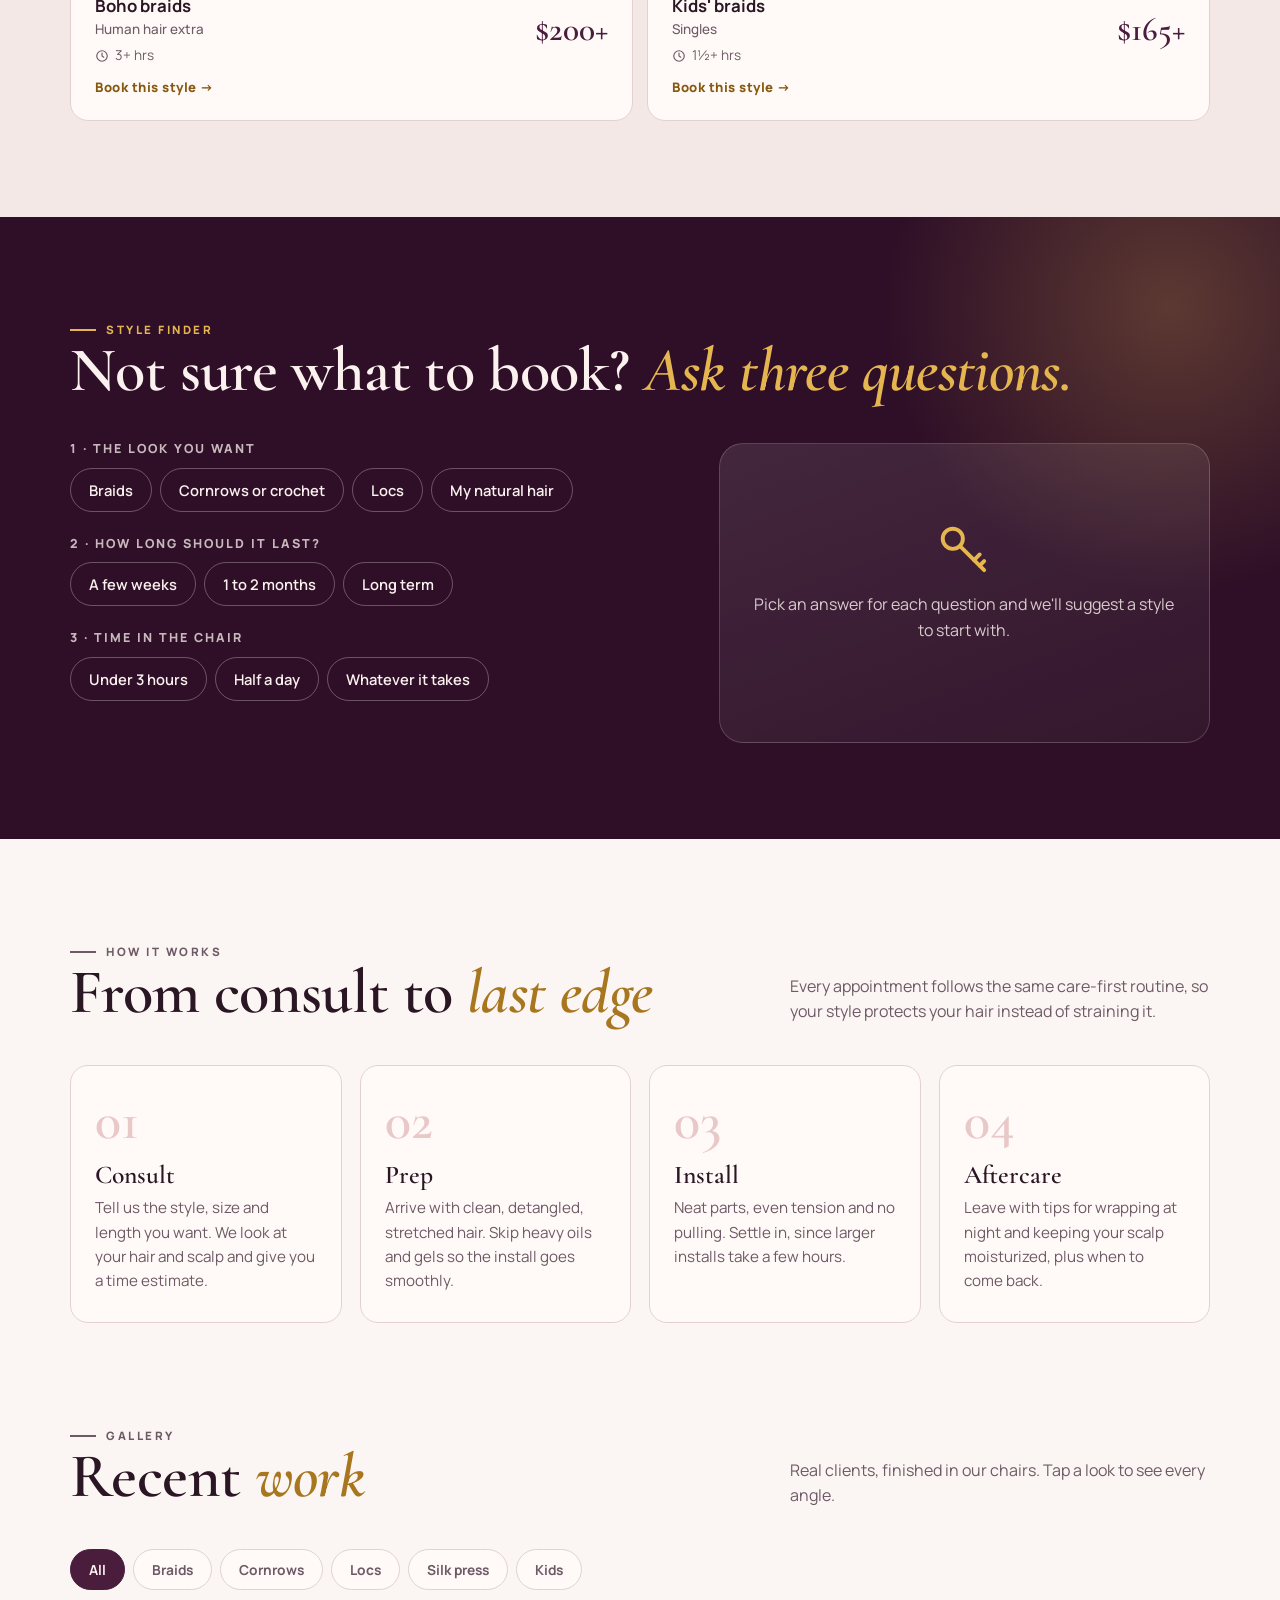
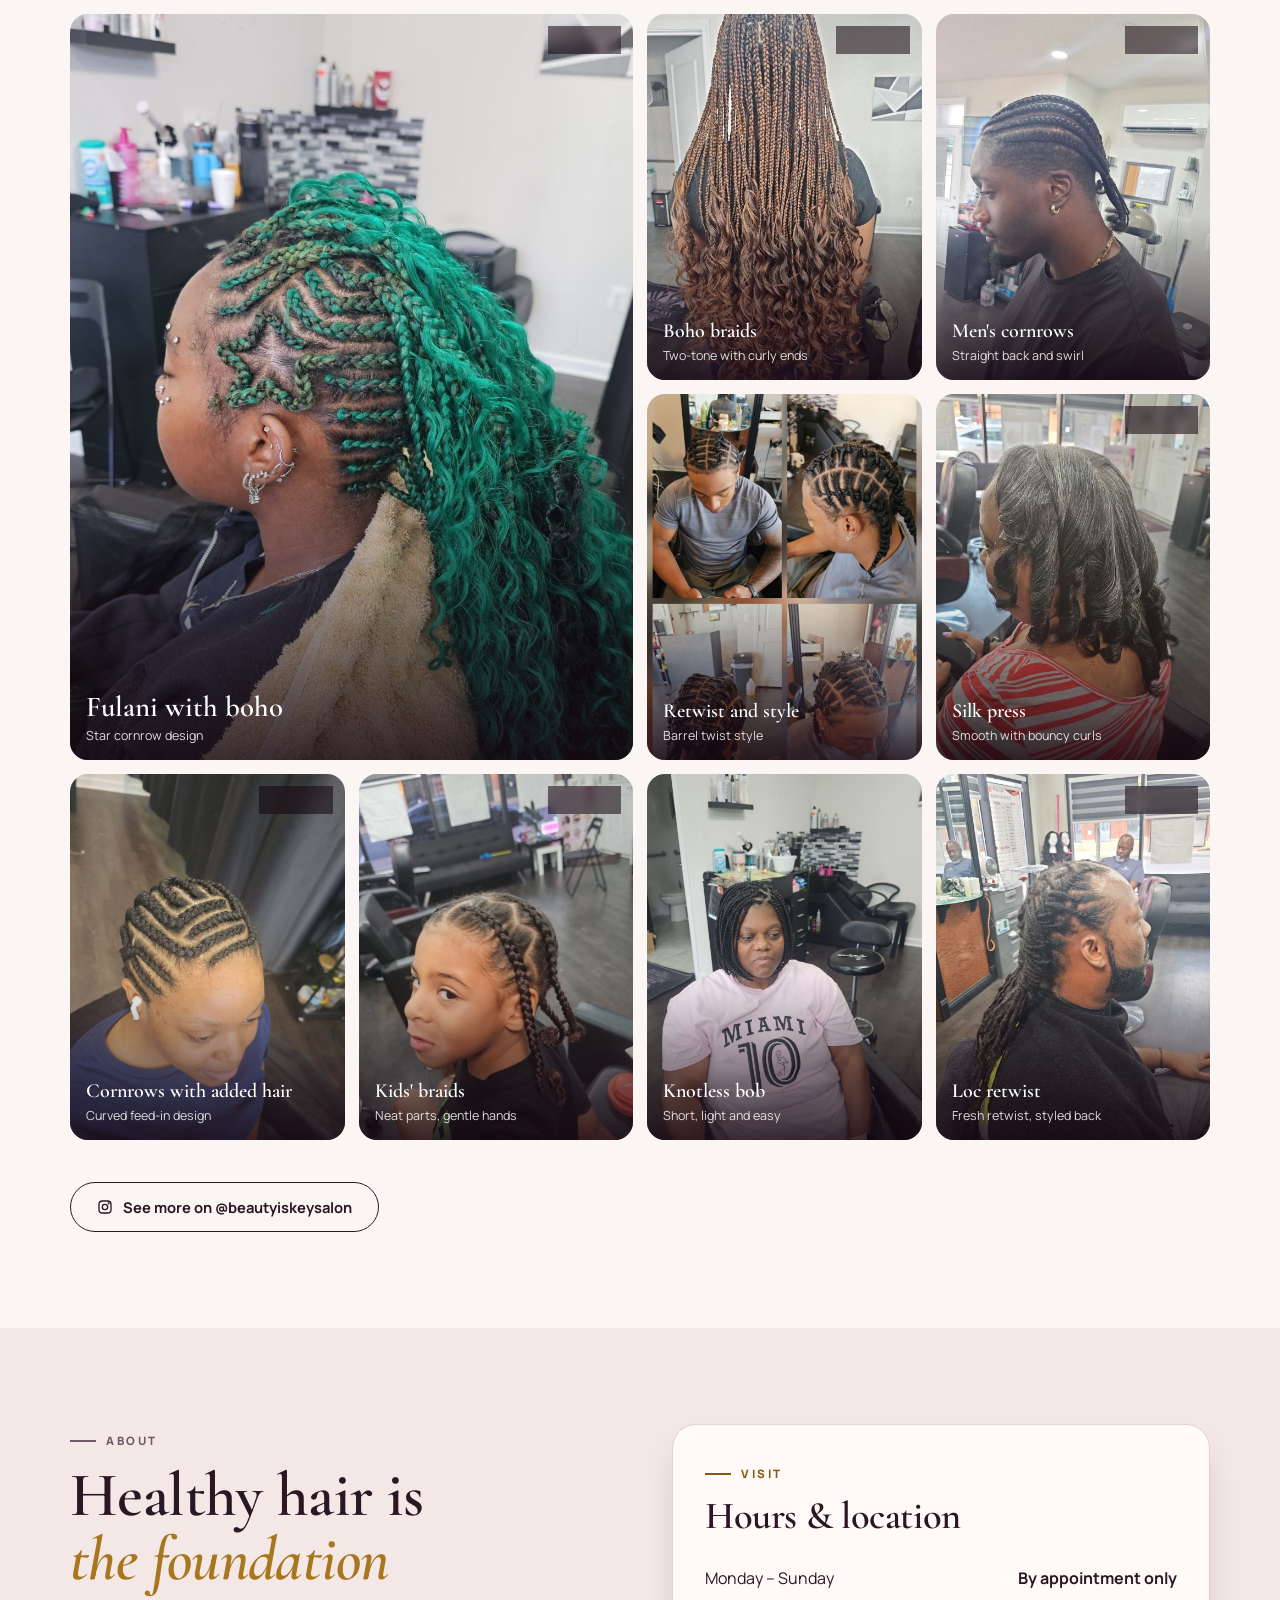
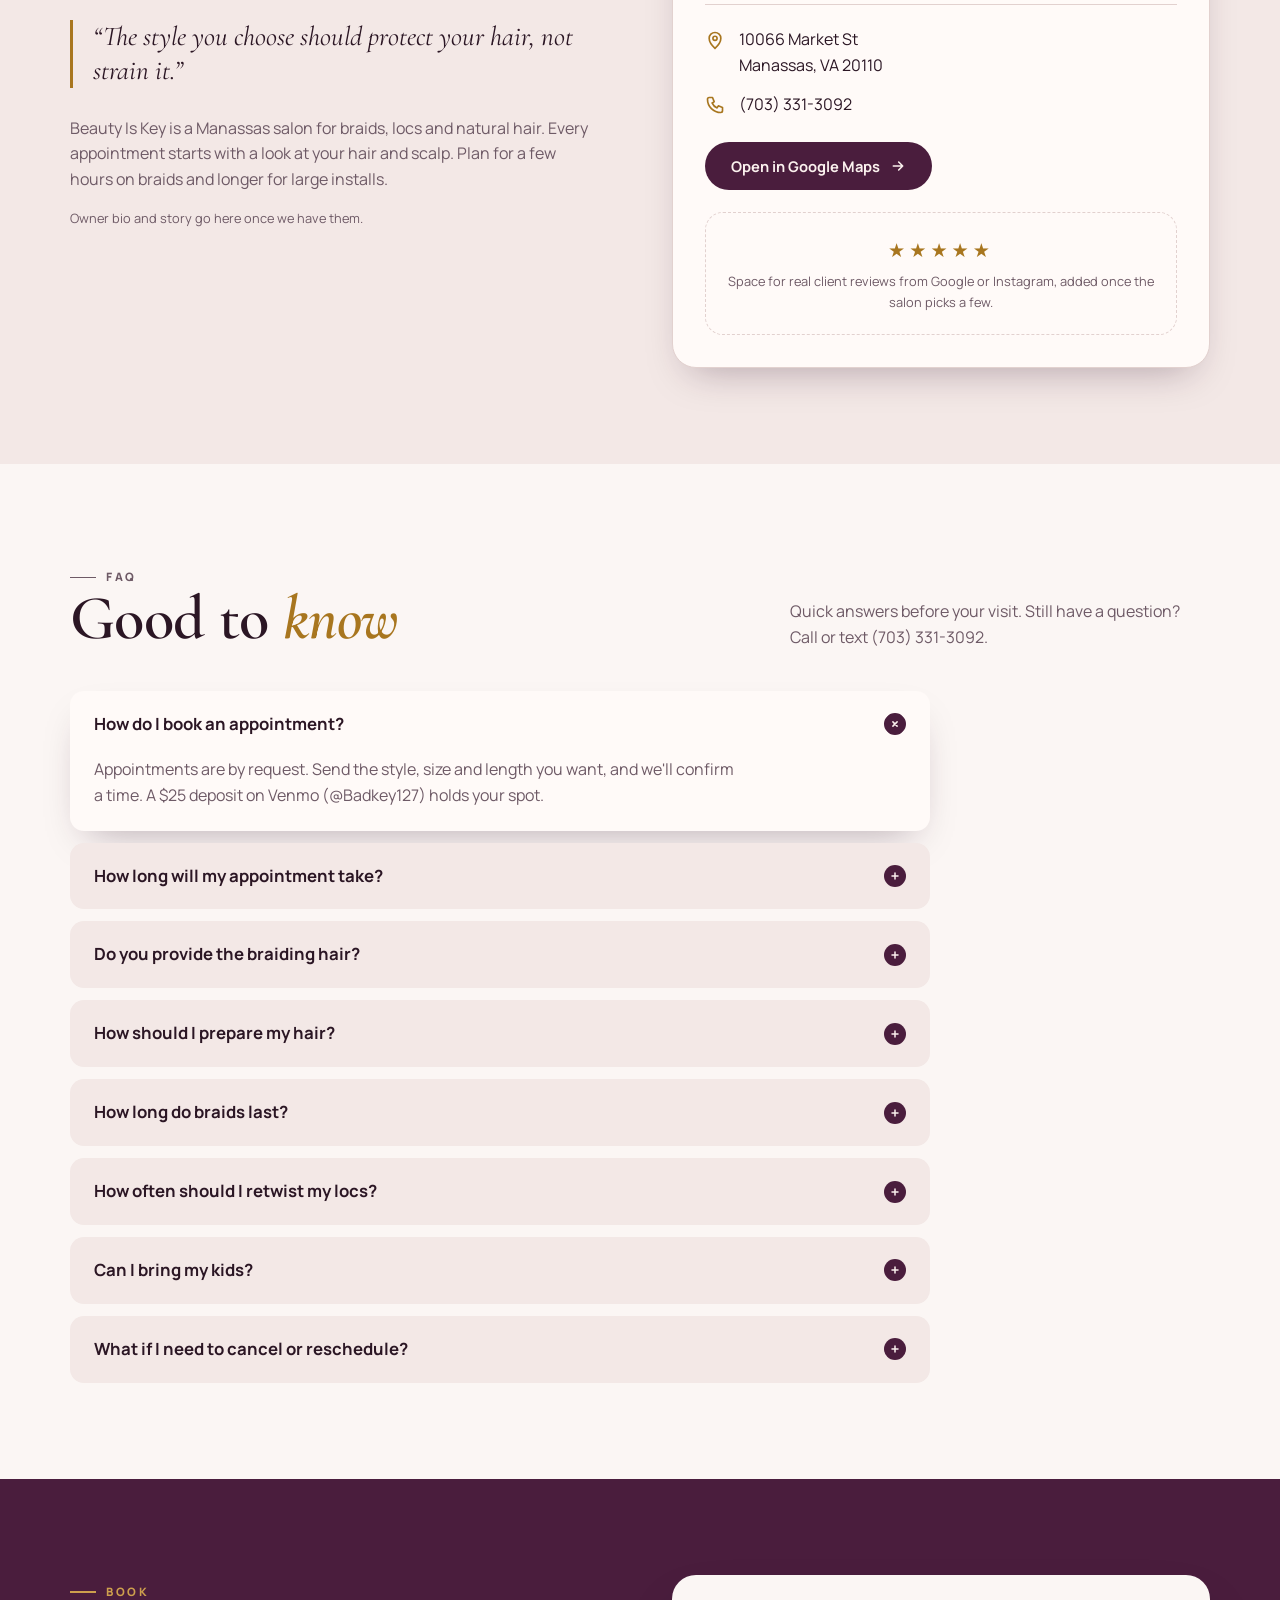
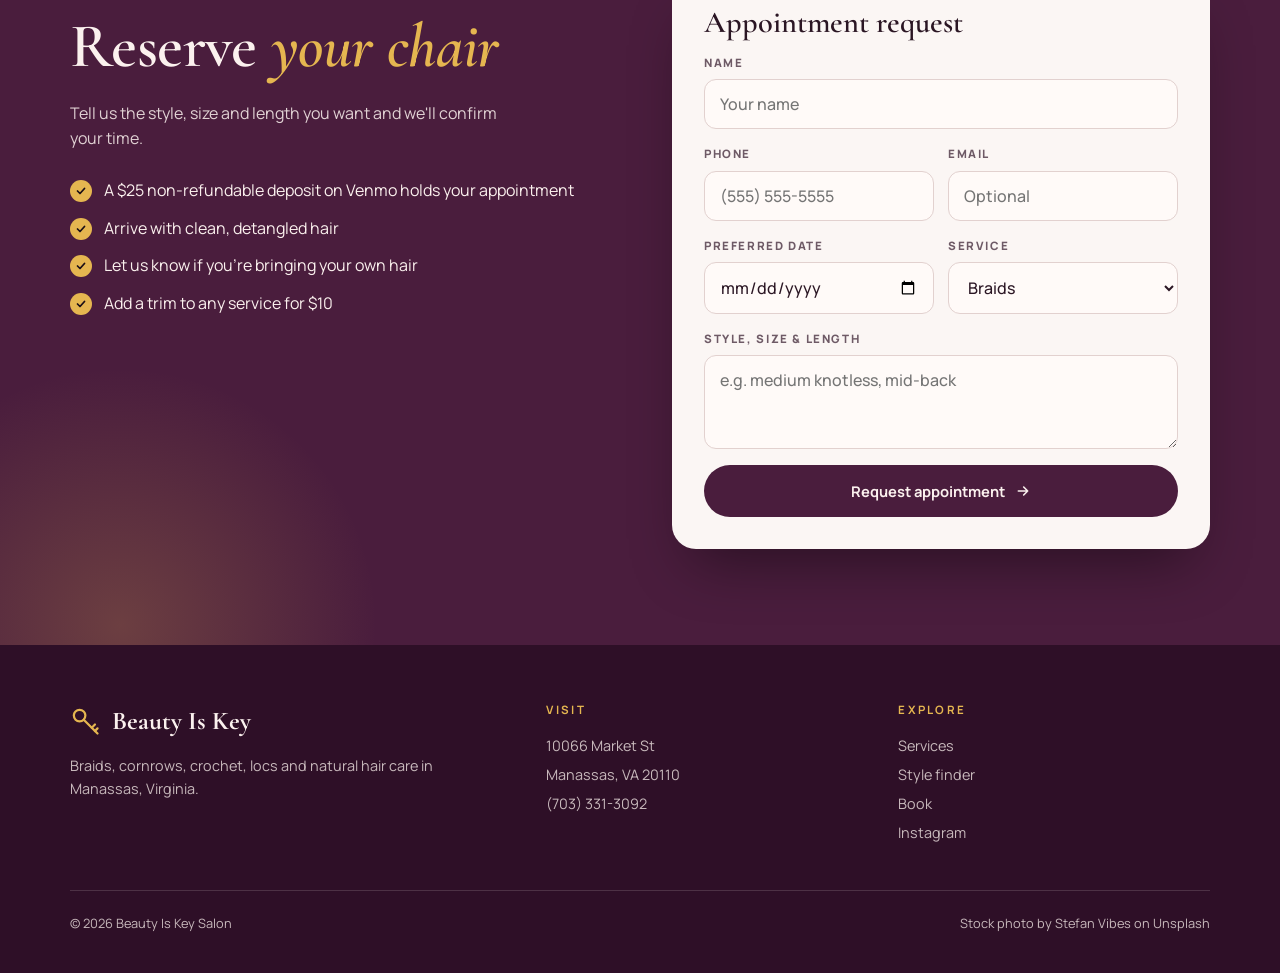
==== commit c391be30: "Add files via upload" ====
--- a/index.html
+++ b/index.html
@@ -194,7 +194,7 @@
     <div class="wrap">
       <div class="sec-head">
         <div class="rv"><p class="eyebrow">FAQ</p><h2>Good to <em>know</em></h2></div>
-        <p class="rv d1">Sample answers for the salon to review and correct before the site goes live.</p>
+        <p class="rv d1">Quick answers before your visit. Still have a question? Call or text (703) 331-3092.</p>
       </div>
       <div class="faq rv">
         <details open><summary>How do I book an appointment?</summary><p>Appointments are by request. Send the style, size and length you want, and we'll confirm a time. A $25 deposit on Venmo (@Badkey127) holds your spot.</p></details>
--- a/css/styles.css
+++ b/css/styles.css
@@ -236,6 +236,9 @@
 input,select,textarea{font:500 1rem var(--body);padding:13px 15px;border-radius:12px;border:1.5px solid var(--line);background:var(--card);color:var(--fg);width:100%;letter-spacing:normal;text-transform:none;transition:border-color .2s}
 input:focus,select:focus,textarea:focus{outline:none;border-color:var(--brass)}
 .row2{display:grid;grid-template-columns:1fr 1fr;gap:14px}
+.hp{position:absolute;left:-9999px;width:1px;height:1px;overflow:hidden}
+.ticket:focus{outline:none}
+#sendBtn:disabled{opacity:.7;cursor:progress}
 @media (max-width:560px){.row2{grid-template-columns:1fr}}
 form .btn{justify-content:center;padding-block:16px}
 .ticket{display:none;background:var(--surface);border-radius:14px;padding:18px 20px;font-size:.92rem}
